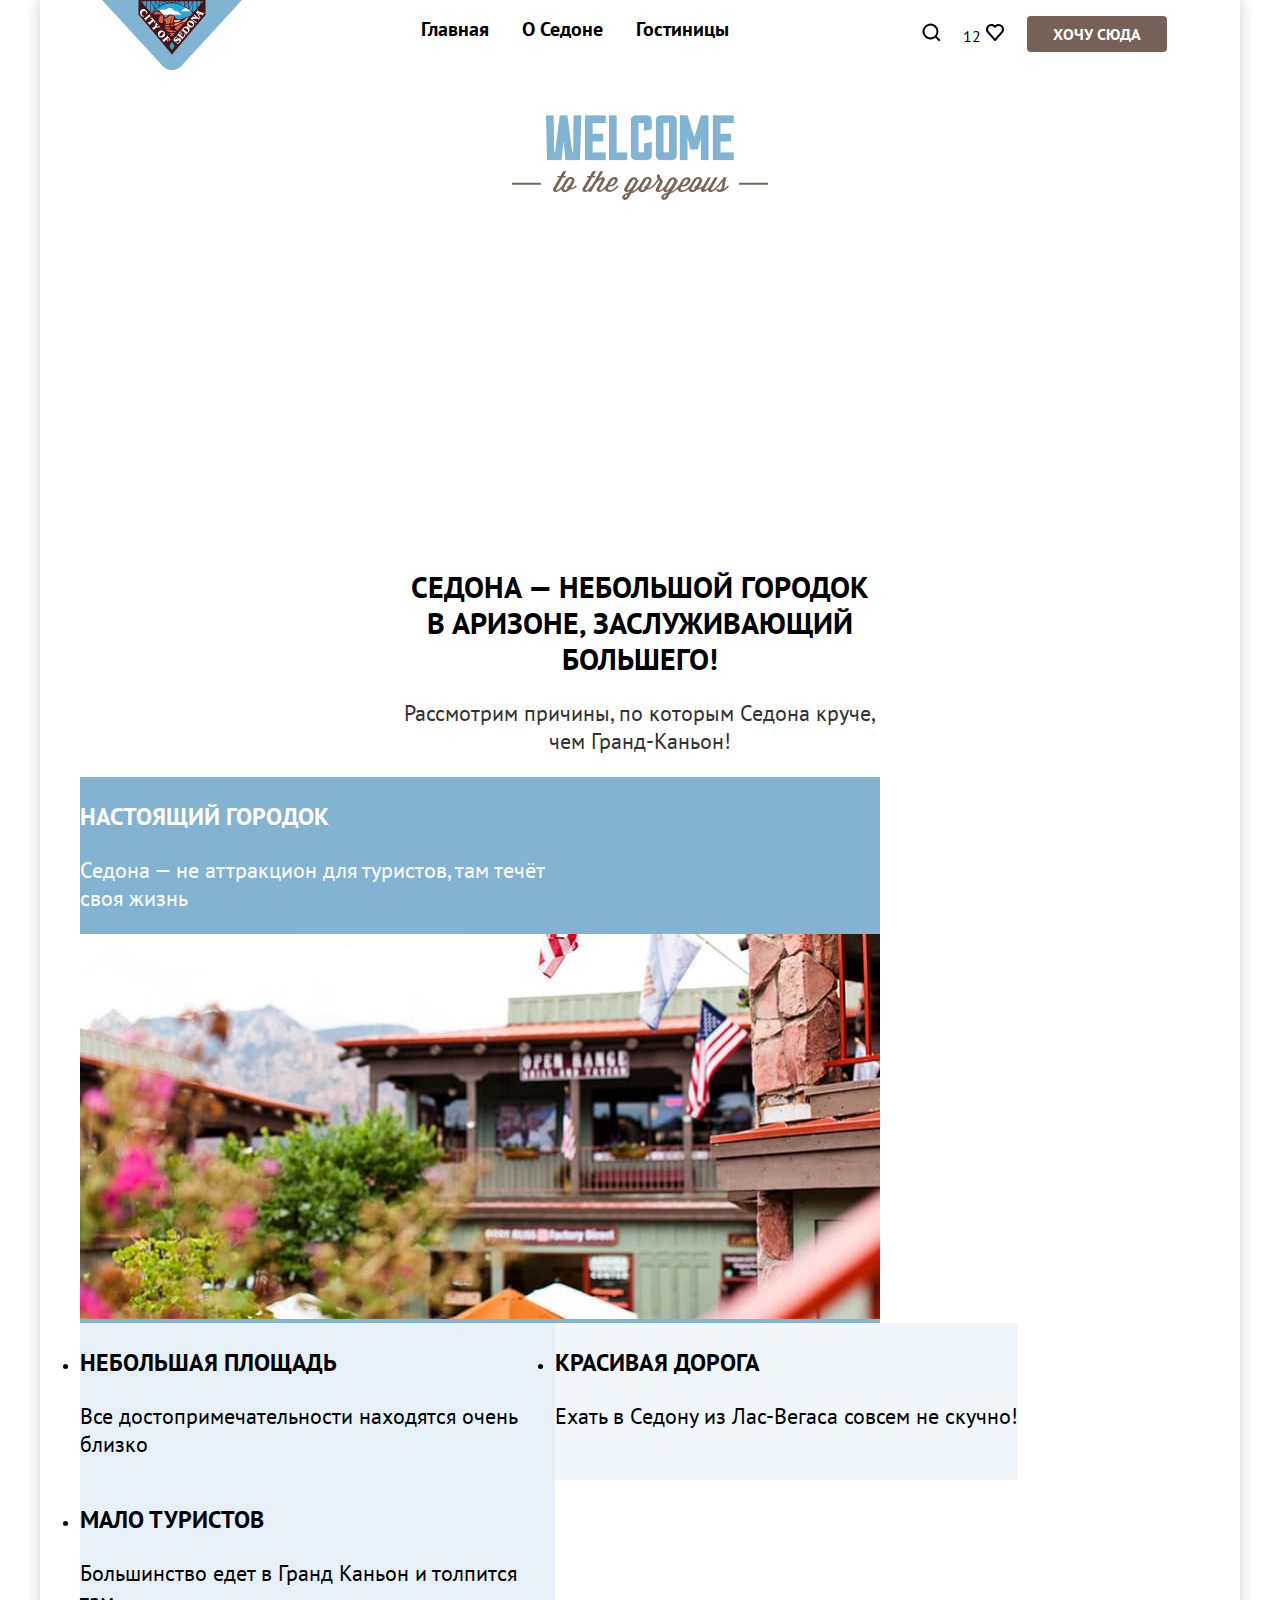
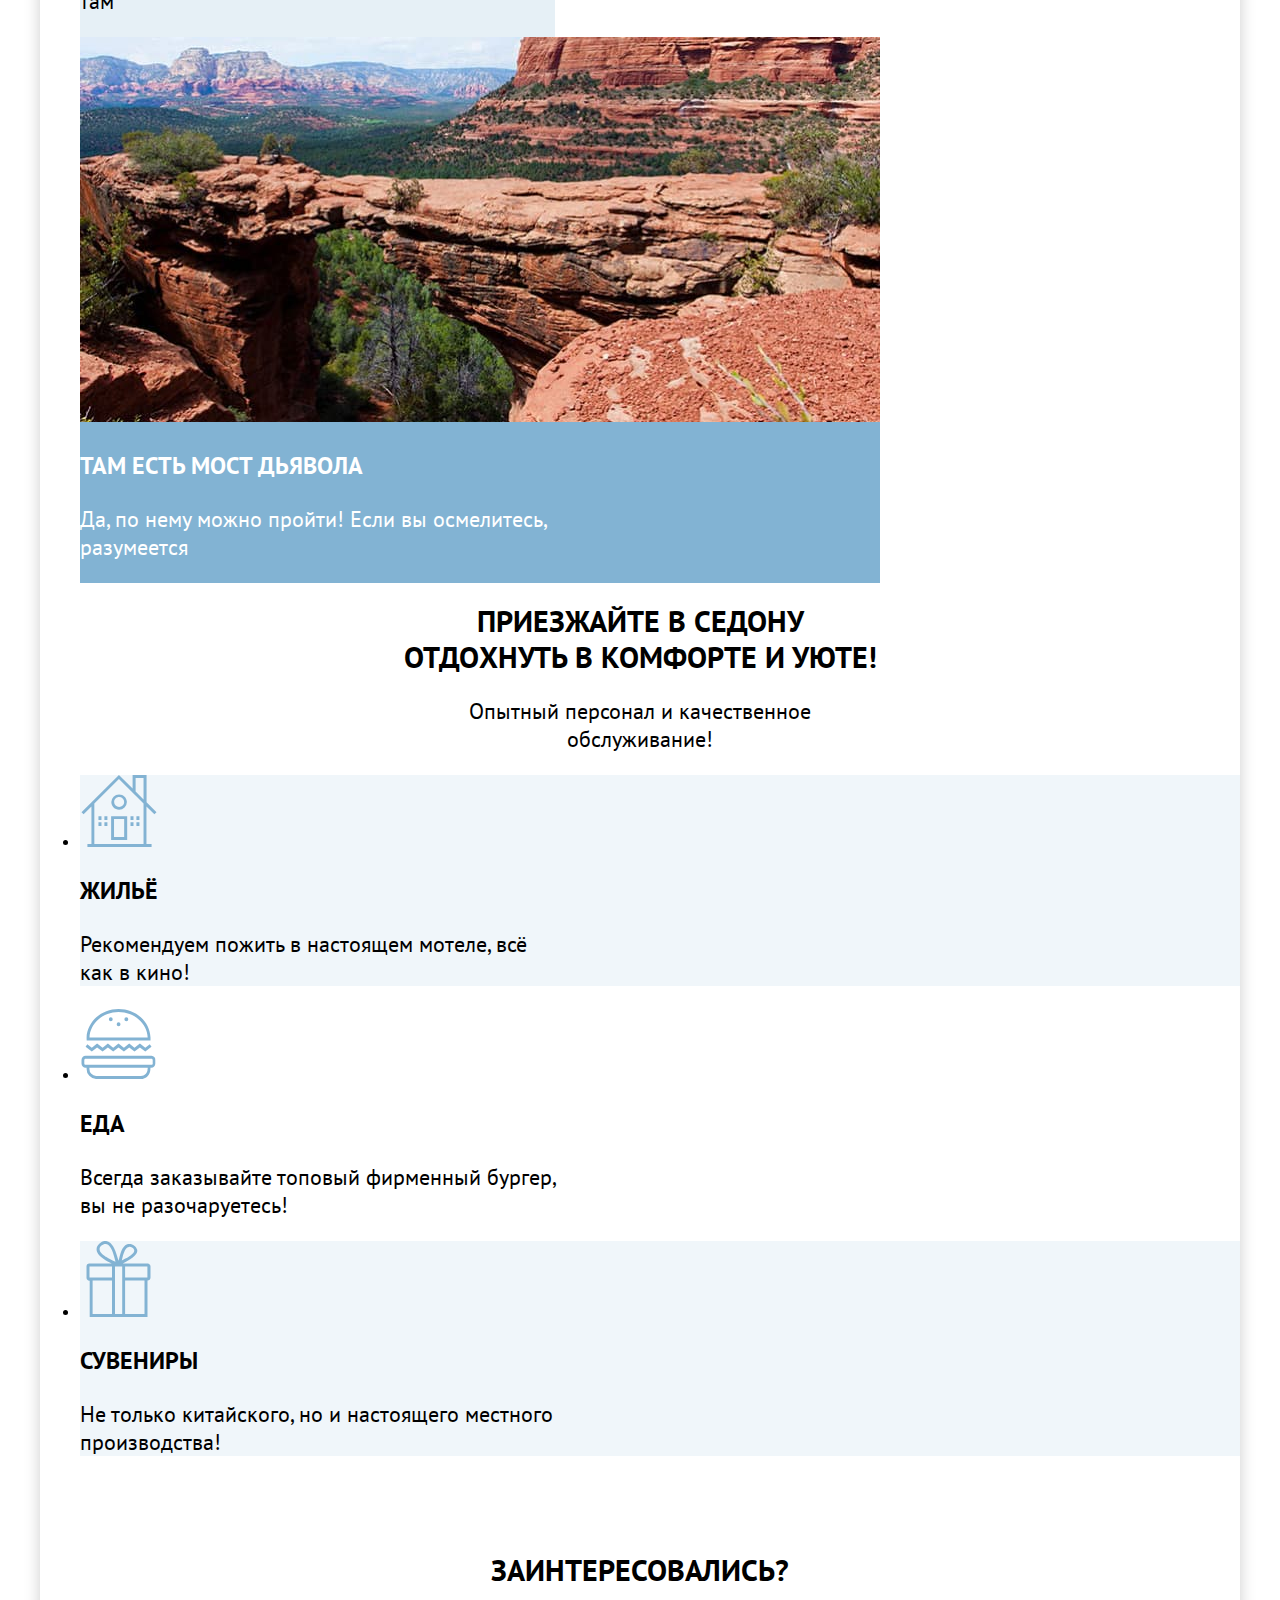
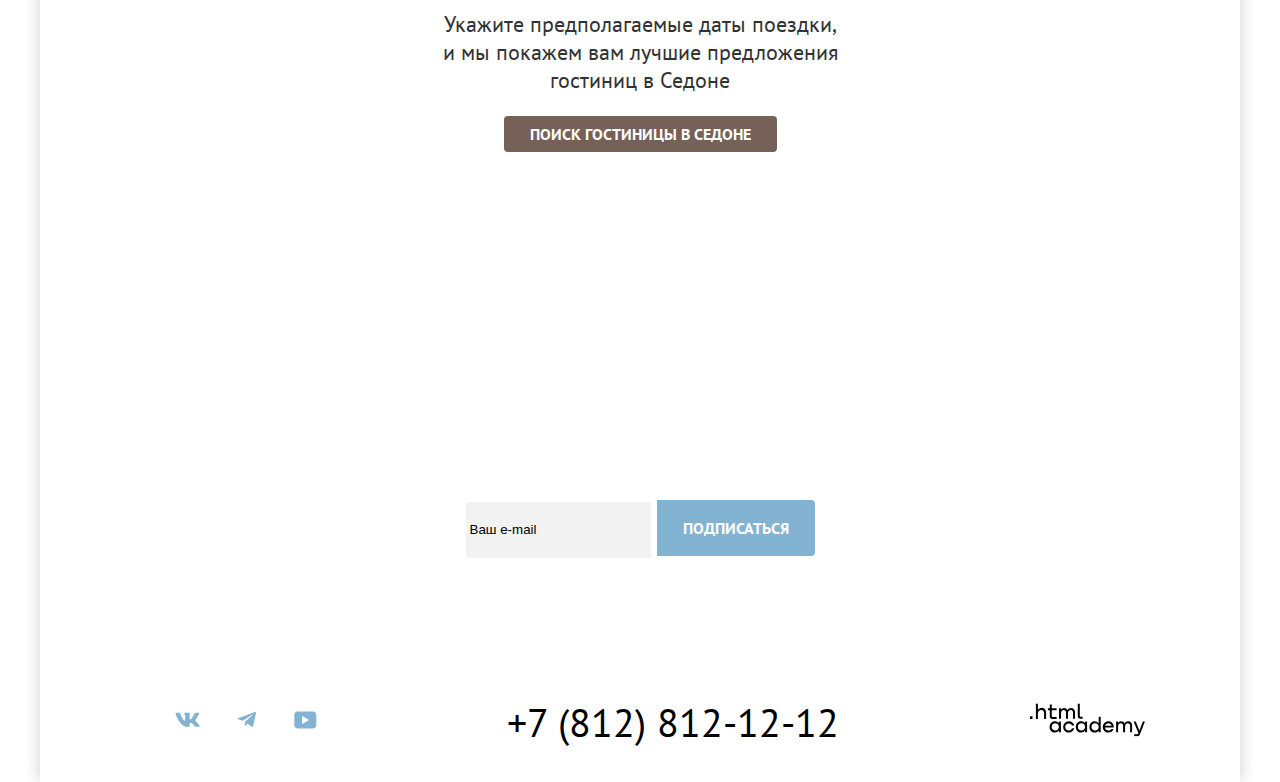
==== index.html @ eb891bde "Merge pull request #8 from sirorezzka/master" ====
<!DOCTYPE html>
<html lang="ru">
  <head>
    <meta charset="utf-8">
    <meta name="viewport" content="width=device-width, initial-scale=1">

    <link rel="preconnect" href="https://fonts.googleapis.com">
    <link rel="preconnect" href="https://fonts.gstatic.com" crossorigin>
    <link href="https://fonts.googleapis.com/css2?family=PT+Sans:ital,wght@0,400;0,700;1,400;1,700&display=swap" rel="stylesheet">
    <link rel="stylesheet" href="styles/styles.css">
    <title>Седона</title>

  <body>
  <header class="main-header">
    <div class="logo-header">
      <a class="logo" href="index.html" aria-current="page" >
        <img class="logo" src="images/logo.png" alt="Логотип Седона">
      </a>
    </div>
    <nav class="navigation">
      <ul class="navigation-list">
        <li class="navigation-item">
          <a class="navigation-link" href="index.html">Главная</a>
        </li>
        <li>
          <a class="navigation-link" href="#">О Седоне</a>
        </li>
        <li>
          <a class="navigation-link" href="catalog.html">Гостиницы</a>
        </li>
      </ul>
    </nav>
    <nav class="navigation-user">
      <ul class="navigation-list-user">
        <li class="navigation-item-user">
          <a class="navigation-link-user" href="#">
            <!--<span class="visually-hidden">Поиск</span>-->
            <img src="images/icons/search.svg" width="20" alt="Поиск">
          </a>
        </li>
        <li>
          <a class="navigation-link-user" href="#">
            <!--<span class="visually-hidden">Избранное</span>-->
            <a href="#" class="navigation-favorite">12</a>
            <img src="images/icons/heart.svg" width="20" alt="Избранное">
          </a>
        </li>
        <li>
          <button type="submit" class="button-sedona button-secondary">Хочу сюда</button>
        </li>
      </ul>
    </nav>
  </header>
  <main class="main-index">
    <section class="hero">
      <div class="hero-container">
        <h1 class="visually-hidden">Sedona</h1>
        <img class="hero-logo" src="images/welcome.png" alt="Welcome to the gorgeus Sedona.Because the Grand Canyon sucks!">
      </div>
    </section>
    <section class="advantages">
      <div class="text-block">
        <h2 class="visually-hidden"></h2>
        <p class="main-text-header">Седона — небольшой городок в Аризоне,
          заслуживающий большего!</p>
        <p>Рассмотрим причины, по которым Седона круче, чем Гранд-Каньон!</p>
      </div>
      <div class="advantages-items">
        <ul class="advantages-fields">
          <li class="advantages-field-bright">
            <!--<div class="advantages-container">-->
              <h3>Настоящий городок</h3>
              <p>Седона — не аттракцион для туристов, там течёт своя жизнь</p>
              <a class="advantages-img" href="#">
                <img src="images/photo-1.jpg" width="800" alt="Настоящий городок">
              </a>
            
          </li>
          <li class="advantages-field-dim">
            <h3>Небольшая площадь</h3>
            <p>Все достопримечательности находятся очень близко</p>
          </li>
          <li class="advantages-field-light">
            <h3>Красивая дорога</h3>
            <p>Ехать в Седону из Лас-Вегаса совсем не скучно!</p>
          </li>
          <li class="advantages-field-dim">
            <h3>Мало туристов</h3>
            <p>Большинство едет в Гранд Каньон и толпится там</p>
          </li>
          <li class="advantages-field-bright">
            <a class="advantages-img" href="#">
              <img src="images/photo-2.jpg" width="800" alt="Там есть мост дьявола">
            </a>
            <h3>Там есть мост дьявола</h3>
            <p>Да, по нему можно пройти! Если вы осмелитесь, разумеется</p>
          </li>
        </ul>
      </div>
    </section>
    <section class="service-fields">
      <div class="text-block">
        <h2 class="visually-hidden"></h2>
        <p class="main-text-header">Приезжайте в Седону отдохнуть в комфорте и уюте!</p>
        <p>Опытный персонал и качественное обслуживание!</p>
      </div>
      <ul class="service-fields">
        <li class="service-field advantages-field-light ">
          <img src="images/icons/Advantage-icon-1.svg" alt="Жильё">
          <h3>Жильё</h3>
          <p>Рекомендуем пожить в настоящем мотеле, всё как в кино!</p>
        </li>
        <li class="service-field advantages-field-easiest">
          <img src="images/icons/Advantage-icon-2.svg" alt="Еда">
          <h3>Еда</h3>
          <p>Всегда заказывайте топовый фирменный бургер, вы не разочаруетесь!</p>
        </li>
        <li class="service-field advantages-field-light">
          <img src="images/icons/Advantage-icon-3.svg" alt="Сувениры">
          <h3>Сувениры</h3>
          <p>Не только китайского, но и настоящего местного производства!</p>
        </li>
      </ul>
    </section>
    <section class="search-hotels">
      <div class="text-block">
        <h2 class="visually-hidden"></h2>
        <p class="main-text-header">Заинтересовались?</p>
        <p>Укажите предполагаемые даты поездки,<br>и мы покажем вам лучшие предложения гостиниц в Седоне</p>
        <button type="submit" class=" button-sedona button-secondary">Поиск гостиницы в Седоне</button>
      </div>
    </section>
    <div class="footer-text-block">
      <div class="text-block">
        <h2 class="visually-hidden"></h2>
        <p class="main-text-header footer-text-header">Подпишитесь на рассылку</p>
        <p>Только полезная информация и никакого спама, честное бойскаутское!</p>
        <form action="https://echo.htmlacademy.ru/courses" method="post">
          <input class="footer-subscribe" type="text" name="e-mail" value="Ваш e-mail">
          <button type="submit" class=" button-sedona button-brand-max">Подписаться</button>
        </form>
      </div>
    </div>
  </main>
  <footer class="main-footer">
    <nav class="footer-navigation">
      <ul class="footer-navigation-list">
        <li class="footer-navigation-item">
          <a class="footer-navigation-link" href="https://vk.com/htmlacademy">
            <span class="visually-hidden">Vk</span>
            <img src="images/icons/vk.svg" alt="Вконтакте">
          </a>
        </li>
        <li>
          <a class="footer-navigation-link" href="https://t.me/htmlacademyru">
            <span class="visually-hidden">Telegram</span>
            <img src="images/icons/telegram.svg" alt="Телеграм-канал">
          </a>
        </li>
        <li>
          <a class="footer-navigation-link" href="https://www.youtube.com/user/htmlacademyru">
            <span class="visually-hidden">Youtube</span>
            <img src="images/icons/youtube.svg" alt="Ютуб">
          </a>
        </li>
      </ul>
    </nav>
    <div class="phone"><a href="tel:+78128121212">+7 (812) 812-12-12</a></div>
    <a class="footer-navigation-link" href="#">
      <img src="images/icons/logo_htmlacademy.svg" alt="Сайт HTML ACADEMY">
    </a>
  </footer>
  </body>
</html>
---- styles/styles.css ----
/*
@import url("https://fonts.googleapis.com/css2?family=PT+Sans:ital,wght@0,400;0,700;1,400;1,700&display=swap&subset=cyrillic,latin");
*/

@font-face {
  font-family: "PT Sans";
  src: url("../fonts/ptsans-400.woff2") format("woff2");
  font-weight: 400;
  font-style: normal;
}
@font-face {
  font-family: "PT Sans";
  src: url("../fonts/ptsans-700.woff2") format("woff2");
  font-weight: 700;
  font-style: normal;
}
.visually-hidden {
  overflow: hidden;
  position: absolute;
  clip: rect(0 0 0 0);
  width: 3px;
  height: 1px;
  margin: -1px;
  padding: -1px;
  border: 0px;
}
h2 {
  font-size: 30px;
  text-transform: uppercase;
}
h3 {
  font-size: 24px;
  font-weight: 700;
  text-transform: uppercase;
}
.button-sedona{
  font-family: 'PT Sans', sans-serif;
  font-size: 16px;
  font-style: normal;
  font-weight: 700;
  text-transform: uppercase;
  text-align: center;
  border-radius: 4px;
  padding: 8px 26px;
  border: none;
  color: #ffffff;
  white-space: nowrap;

}
.button-secondary {
  background-color: #756157;
}
.button-secondary:hover {
  background-color: #615048;
}
.button-secondary:focus {
  background-color: #615048;
}
.button-brand {
  background-color: #82B3D3;
}
.button-brand:hover {
  background-color: #68A2CA;
}
.button-brand:focus {
  background-color: #68A2CA;
}
.button-favorite {
  background-color: #7DB54F;
  padding: 8px 18px;
}
.button-favorite:hover {
   background-color: #6C9E42;
}
.button-favorite:focus {
  background-color: #6C9E42;
}
.button-clear {
  /*background-color: transparent;*/
  border: 1px solid;
}
.button-clear:hover {
  opacity: 60%;
}
.button-clear:focus {
  border: 3px solid #83B3D3;
}
.button-brand-max {
  padding-top: 18px;
  padding-bottom: 18px;
  background-color: #83B3D3;
  border-radius: 0 4px 4px 0;
}
.button-brand-max:hover{
  background-color: #68A2CA;
}

body {
  width: 1200px;
  margin: 0 auto;
  font-family: 'PT Sans', sans-serif;
  font-style: normal;
  font-weight: normal;
  color: #333;
  box-shadow: 0px 0px 15px #00000033;
}

/*HEADER*/
.main-header {
  display: flex;
  justify-content: space-around;
  height: 64px;
  margin: 0 auto;
}
.logo-header {
  width: 138px;
}
.navigation-list {
  display: flex;
  justify-content: space-around;
  min-width: 340px;
  list-style-type: none;
}
.navigation-link {
  text-decoration: none;
  font-size: 20px;
  font-weight: 700;
  color: #000;
}
.navigation-link:hover {
  text-decoration: underline;
}
.navigation-list-user {
  display: flex;
  justify-content: space-around;
  align-items: center;
  min-width: 268px;
  list-style-type: none;
}
.navigation-item-user {
}

/*MAIN*/
.main-index {
  max-width: 1200px;

}
.hero-container {
  padding: 0;
}
.hero {
  display: flex;
  justify-content: center;
  background-image: url("../images/hero.jpg");
  width: 100%;
}
.hero-logo {
  margin-top: 51px;
  margin-bottom: 78px;
  margin-left: auto;
  margin-right: auto;

}
.text-block {
  max-width: 620px;
  text-align: center;
  margin: 0 auto;
}
p, .text-block {
  font-size: 22px;
  font-weight: 400;
}
.main-text-header {
  font-size: 30px;
  font-weight: 700;
  line-height: 36px;
  color: #000;
  text-transform: uppercase;
  margin-bottom: 20px;
  margin-top: 20px;
}
.advantages-fields {
  color: #000;
 /* display: grid;
  !*grid-template-columns: repeat(2,140px);
  grid-template-rows: 212px 1fr;*!
  grid-template-columns: repeat(3, 1fr);
  grid-auto-rows: 200px;*/
  display: flex;
  flex-wrap: wrap;
}
.advantages-container {
  max-width: 230px;
}

.advantages-field-bright {
  color: white;
  background-color: #82B3D3;
}
.advantages-field-dim {
  background-color: #83B3D333;
}
.advantages-field-light {
  background-color: #83B3D31F;
}
.service-fields {
  color: #000;
}
.search-hotels{
  margin-top: 96px;
  margin-bottom: 96px;
}
.footer-text-block {
  background-image: url("../images/subscribe.jpg");
  background-repeat: no-repeat;
  color: white;
  padding-top: 96px;
  padding-bottom: 104px;
}
h2 .footer-text-block {
  color: white;
}
.catalog-text-block {
  background-color: #ffffff;
  color: #000000;
  padding-top: 96px;
  padding-bottom: 104px;
}
p, .text-block {
  max-width: 475px;
}
.catalog-text-header {
  color: #000000;
}
.main-text-header {
  font-size: 30px;
  font-weight: 700;
  line-height: 36px;
  text-transform: uppercase;
}

/*FOOTER*/
.main-footer {
  display: flex;
  justify-content: space-around;
  align-items: center;
  height: 120px;
}
.footer-text-header {
  color: white;
}
.footer-navigation {
  list-style-type: none;

}
.footer-navigation-list {
  list-style-type: none;
  display: flex;
  justify-content: space-between;
  width: 142px;
}
.footer-subscribe, input {
  color: #000000;
  background-color: #F2F2F2;
  height: 50px;
  border-radius: 4px 0 0 4px;
  border-color: transparent;
}
.phone {
  font-size: 40px;
}
a, .phone{
  color: #000000;
  text-decoration: none;
}










/*-------------------------------catalog---------------------------------------*/
.catalog-main-index {
  padding-left: 70px;
  padding-right: 70px;
}
.filter {
  color: white;
  background-image: url("../images/filter.jpg");
  background-repeat: no-repeat;
  font-size: 18px;
  padding-left: 70px;
  padding-right: 70px;
  padding-bottom: 70px;
  padding-top: 35px;
}
.filter-main {
  display: flex;
  justify-content: space-around;
}
.filter-price{
  display: flex;

}
.range-slider-bottoms{
  display: flex;
  flex-direction: column;
  justify-content: space-between;
}
.catalog-sort {
  display: flex;
  justify-content: space-between;
}
.catalog-select {
  height: 49px;
  border: 2px solid #E5E5E5;
}
.triger {
  display: flex;
  flex-direction: row;
  justify-content: space-between;
}
.catalog-triger {
  padding: 17px;
  border: 2px solid #000000;
  border-radius: 4px;
  height: 48px;
}
.sedona-breadcrubs {
  font-size: 16px;
}
.catalog-hotels{
  /*width: 100%;*/
}
.catalog-hotels-list {
  /*display: flex;
  justify-content: space-between;
  flex-wrap: wrap;*/
  display: grid;
  grid-template-columns: repeat(3, 340px);
  gap: 20px;
  list-style-type: none;
  padding: 0;
}
.catalog-hotel {
  border: 1px solid #E6E6E6;
  border-radius: 4px;
  padding: 20px;
  display: grid;
  grid-template-columns: repeat(2,140px);
  grid-template-rows: 212px 1fr;
  gap: 16px 20px;
  align-items: center;
}
.catalog-hotel-link {
  grid-column: 1 / -1;
  text-decoration: none;

}
.catalog-hotel-link h3 {
  margin: 0;
}
.price {
  font-size: 18px;
  text-align: right;
}
.star-stars-2 {
  background-image: url("../images/icons/star.svg");
  width: 36px;
  height: 17px;
}
.star-stars-3 {
  background-image: url("../images/icons/star.svg");
  width: 52px;
  height: 17px;
}
.star-stars-4 {
  background-image: url("../images/icons/star.svg");
  width: 72px;
  height: 17px;
}
.reiting {
  background-color: #F2F2F2;
  padding: 8px 22px;
  font-size: 16px;
  text-align: center;
}
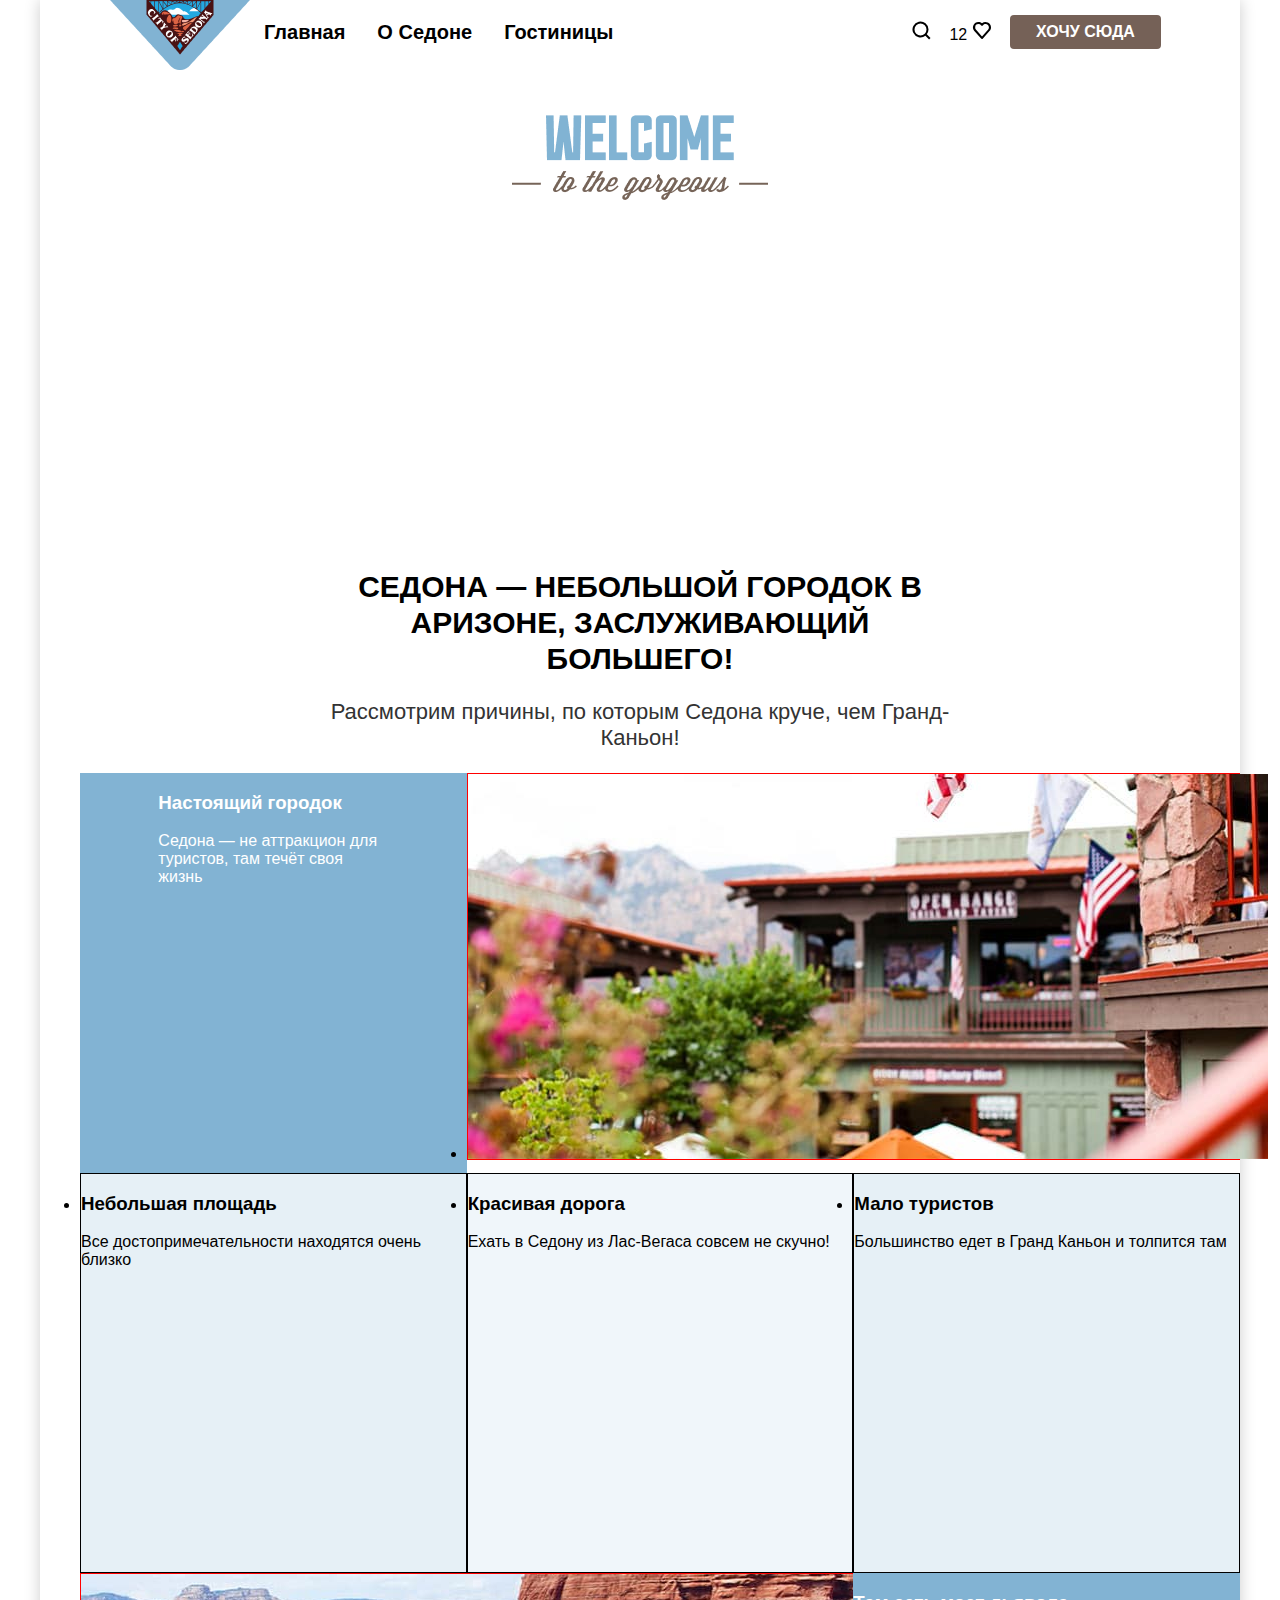
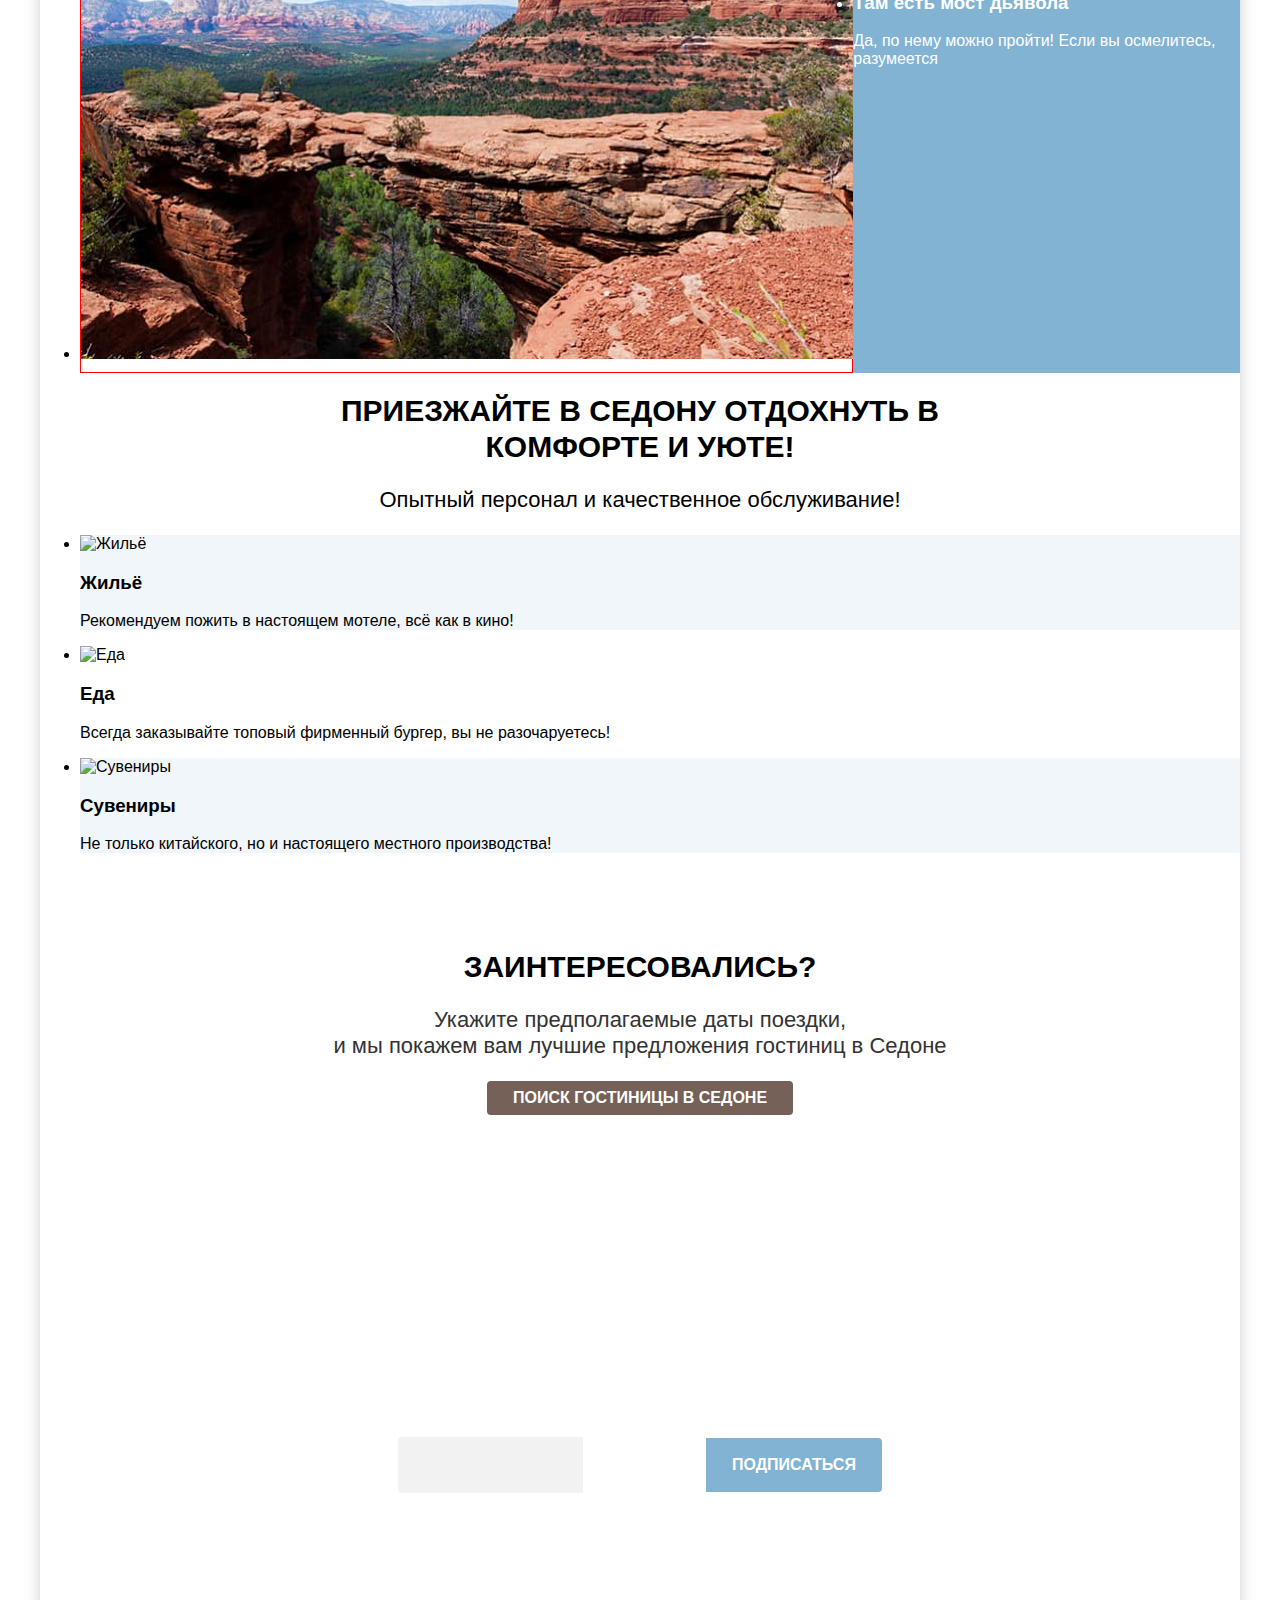
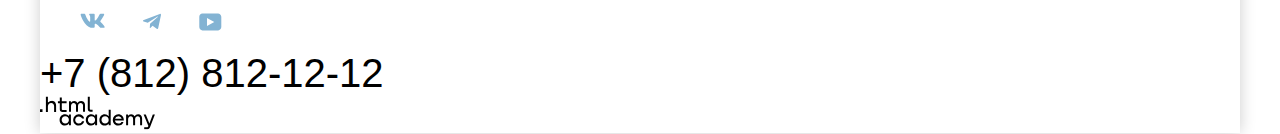
==== commit 925025e1: "7.Гриды, флексы, доработки" ====
--- a/index.html
+++ b/index.html
@@ -4,119 +4,122 @@
     <meta charset="utf-8">
     <meta name="viewport" content="width=device-width, initial-scale=1">
 
-    <link rel="preconnect" href="https://fonts.googleapis.com">
-    <link rel="preconnect" href="https://fonts.gstatic.com" crossorigin>
-    <link href="https://fonts.googleapis.com/css2?family=PT+Sans:ital,wght@0,400;0,700;1,400;1,700&display=swap" rel="stylesheet">
     <link rel="stylesheet" href="styles/styles.css">
     <title>Седона</title>
 
   <body>
   <header class="main-header">
-    <div class="logo-header">
-      <a class="logo" href="index.html" aria-current="page" >
-        <img class="logo" src="images/logo.png" alt="Логотип Седона">
-      </a>
+    <div class="container">
+      <div class="logo-header">
+        <a class="logo" href="index.html" aria-current="page" >
+          <img class="logo" src="images/logo.png" alt="Логотип Седона">
+        </a>
+      </div>
+      <nav class="navigation">
+        <ul class="navigation-list">
+          <li class="navigation-item">
+            <a class="navigation-link" href="index.html">Главная</a>
+          </li>
+          <li class="navigation-item">
+            <a class="navigation-link" href="#">О Седоне</a>
+          </li>
+          <li class="navigation-item">
+            <a class="navigation-link" href="catalog.html">Гостиницы</a>
+          </li>
+        </ul>
+      </nav>
+      <div class="navigation-user">
+        <ul class="navigation-list-user">
+          <li class="navigation-item-user">
+            <a class="navigation-link-user" href="#">
+              <!--<span class="visually-hidden">Поиск</span>-->
+              <img src="images/icons/search.svg" width="20" alt="Поиск">
+            </a>
+          </li>
+          <li>
+            <a class="navigation-link-user" href="#">
+              <!--<span class="visually-hidden">Избранное</span>-->
+              <a href="#" class="navigation-favorite">12</a>
+              <img src="images/icons/heart.svg" width="20" alt="Избранное">
+            </a>
+          </li>
+          <li>
+            <button type="submit" class="button button-secondary">Хочу сюда</button>
+          </li>
+        </ul>
+      </div>
     </div>
-    <nav class="navigation">
-      <ul class="navigation-list">
-        <li class="navigation-item">
-          <a class="navigation-link" href="index.html">Главная</a>
-        </li>
-        <li>
-          <a class="navigation-link" href="#">О Седоне</a>
-        </li>
-        <li>
-          <a class="navigation-link" href="catalog.html">Гостиницы</a>
-        </li>
-      </ul>
-    </nav>
-    <nav class="navigation-user">
-      <ul class="navigation-list-user">
-        <li class="navigation-item-user">
-          <a class="navigation-link-user" href="#">
-            <!--<span class="visually-hidden">Поиск</span>-->
-            <img src="images/icons/search.svg" width="20" alt="Поиск">
-          </a>
-        </li>
-        <li>
-          <a class="navigation-link-user" href="#">
-            <!--<span class="visually-hidden">Избранное</span>-->
-            <a href="#" class="navigation-favorite">12</a>
-            <img src="images/icons/heart.svg" width="20" alt="Избранное">
-          </a>
-        </li>
-        <li>
-          <button type="submit" class="button-sedona button-secondary">Хочу сюда</button>
-        </li>
-      </ul>
-    </nav>
   </header>
   <main class="main-index">
     <section class="hero">
       <div class="hero-container">
-        <h1 class="visually-hidden">Sedona</h1>
+        <h1 class="visually-hidden">Sedona.</h1>
         <img class="hero-logo" src="images/welcome.png" alt="Welcome to the gorgeus Sedona.Because the Grand Canyon sucks!">
       </div>
     </section>
     <section class="advantages">
       <div class="text-block">
-        <h2 class="visually-hidden"></h2>
-        <p class="main-text-header">Седона — небольшой городок в Аризоне,
+        <p class="visually-hidden">Седона — небольшой городок в Аризоне,
           заслуживающий большего!</p>
+        <p class="text-block-title title2">Седона — небольшой городок в Аризоне,
+            заслуживающий большего!</p>
         <p>Рассмотрим причины, по которым Седона круче, чем Гранд-Каньон!</p>
       </div>
-      <div class="advantages-items">
-        <ul class="advantages-fields">
-          <li class="advantages-field-bright">
-            <!--<div class="advantages-container">-->
-              <h3>Настоящий городок</h3>
-              <p>Седона — не аттракцион для туристов, там течёт своя жизнь</p>
-              <a class="advantages-img" href="#">
-                <img src="images/photo-1.jpg" width="800" alt="Настоящий городок">
-              </a>
-            
-          </li>
-          <li class="advantages-field-dim">
-            <h3>Небольшая площадь</h3>
-            <p>Все достопримечательности находятся очень близко</p>
-          </li>
-          <li class="advantages-field-light">
-            <h3>Красивая дорога</h3>
-            <p>Ехать в Седону из Лас-Вегаса совсем не скучно!</p>
-          </li>
-          <li class="advantages-field-dim">
-            <h3>Мало туристов</h3>
-            <p>Большинство едет в Гранд Каньон и толпится там</p>
-          </li>
-          <li class="advantages-field-bright">
-            <a class="advantages-img" href="#">
-              <img src="images/photo-2.jpg" width="800" alt="Там есть мост дьявола">
-            </a>
-            <h3>Там есть мост дьявола</h3>
-            <p>Да, по нему можно пройти! Если вы осмелитесь, разумеется</p>
-          </li>
-        </ul>
-      </div>
+      <ul class="advantages-fields">
+        <li class="advantage advantages-field-bright">
+          <div class="advantages-container">
+            <h3>Настоящий городок</h3>
+            <p>Седона — не аттракцион для туристов, там течёт своя жизнь
+            </p>
+          </div>
+        </li>
+        <li class="advantages-two ">
+          <a  href="#">
+            <img class="advantage-img" src="images/photo-1.jpg"  alt="Настоящий городок">
+          </a>
+        </li>
+        <li class="advantages-three advantages-field-dim">
+          <h3>Небольшая площадь</h3>
+          <p>Все достопримечательности находятся очень близко</p>
+        </li>
+        <li class="advantages-four advantages-field-light">
+          <h3>Красивая дорога</h3>
+          <p>Ехать в Седону из Лас-Вегаса совсем не скучно!</p>
+        </li>
+        <li class="advantages-five advantages-field-dim">
+          <h3>Мало туристов</h3>
+          <p>Большинство едет в Гранд Каньон и толпится там</p>
+        </li>
+        <li class="advantages-six advantages-img">
+          <a class="" href="#">
+            <img src="images/photo-2.jpg" alt="Там есть мост дьявола">
+          </a>
+        </li>
+        <li class="advantages-seven advantages-field-bright">
+          <h3>Там есть мост дьявола</h3>
+          <p>Да, по нему можно пройти! Если вы осмелитесь, разумеется</p>
+        </li>
+      </ul>
     </section>
     <section class="service-fields">
       <div class="text-block">
-        <h2 class="visually-hidden"></h2>
-        <p class="main-text-header">Приезжайте в Седону отдохнуть в комфорте и уюте!</p>
+        <p class="visually-hidden">Приезжайте в Седону отдохнуть в комфорте и уюте!</p>
+        <p class="text-block-title title2">Приезжайте в Седону отдохнуть в комфорте и уюте!</p>
         <p>Опытный персонал и качественное обслуживание!</p>
       </div>
       <ul class="service-fields">
-        <li class="service-field advantages-field-light ">
-          <img src="images/icons/Advantage-icon-1.svg" alt="Жильё">
+        <li class="service-field advantages-field-light">
+          <img src="images/icons/advantage-icon-1.svg" alt="Жильё">
           <h3>Жильё</h3>
           <p>Рекомендуем пожить в настоящем мотеле, всё как в кино!</p>
         </li>
         <li class="service-field advantages-field-easiest">
-          <img src="images/icons/Advantage-icon-2.svg" alt="Еда">
+          <img src="images/icons/advantage-icon-2.svg" alt="Еда">
           <h3>Еда</h3>
           <p>Всегда заказывайте топовый фирменный бургер, вы не разочаруетесь!</p>
         </li>
         <li class="service-field advantages-field-light">
-          <img src="images/icons/Advantage-icon-3.svg" alt="Сувениры">
+          <img src="images/icons/advantage-icon-3.svg" alt="Сувениры">
           <h3>Сувениры</h3>
           <p>Не только китайского, но и настоящего местного производства!</p>
         </li>
@@ -124,20 +127,22 @@
     </section>
     <section class="search-hotels">
       <div class="text-block">
-        <h2 class="visually-hidden"></h2>
-        <p class="main-text-header">Заинтересовались?</p>
+        <p class="visually-hidden">Заинтересовались?Укажите предполагаемые даты поездки,и мы покажем вам лучшие предложения гостиниц в Седоне.</p>
+        <p class="text-block-title title2">Заинтересовались?</p>
         <p>Укажите предполагаемые даты поездки,<br>и мы покажем вам лучшие предложения гостиниц в Седоне</p>
-        <button type="submit" class=" button-sedona button-secondary">Поиск гостиницы в Седоне</button>
+        <button type="submit" class=" button button-secondary">Поиск гостиницы в Седоне</button>
       </div>
     </section>
     <div class="footer-text-block">
       <div class="text-block">
-        <h2 class="visually-hidden"></h2>
-        <p class="main-text-header footer-text-header">Подпишитесь на рассылку</p>
+        <p class="visually-hidden">Подпишитесь на рассылку.Только полезная информация и никакого спама, честное бойскаутское!</p>
+        <p class="footer-text-header title2">Заинтересовались?</p>
         <p>Только полезная информация и никакого спама, честное бойскаутское!</p>
         <form action="https://echo.htmlacademy.ru/courses" method="post">
-          <input class="footer-subscribe" type="text" name="e-mail" value="Ваш e-mail">
-          <button type="submit" class=" button-sedona button-brand-max">Подписаться</button>
+          <input class="footer-subscribe" type="text" name="e-mail" id="e-mail">
+          <label for="e-mail">Ваш e-mail</label>
+          <!--<input class="footer-subscribe" type="text" name="e-mail" value="Ваш e-mail">-->
+          <button type="submit" class=" button button-brand-max">Подписаться</button>
         </form>
       </div>
     </div>
@@ -147,19 +152,19 @@
       <ul class="footer-navigation-list">
         <li class="footer-navigation-item">
           <a class="footer-navigation-link" href="https://vk.com/htmlacademy">
-            <span class="visually-hidden">Vk</span>
+            <span class="visually-hidden">Vk.</span>
             <img src="images/icons/vk.svg" alt="Вконтакте">
           </a>
         </li>
         <li>
           <a class="footer-navigation-link" href="https://t.me/htmlacademyru">
-            <span class="visually-hidden">Telegram</span>
+            <span class="visually-hidden">Telegram.</span>
             <img src="images/icons/telegram.svg" alt="Телеграм-канал">
           </a>
         </li>
         <li>
           <a class="footer-navigation-link" href="https://www.youtube.com/user/htmlacademyru">
-            <span class="visually-hidden">Youtube</span>
+            <span class="visually-hidden">Youtube.</span>
             <img src="images/icons/youtube.svg" alt="Ютуб">
           </a>
         </li>
--- a/styles/styles.css
+++ b/styles/styles.css
@@ -24,16 +24,26 @@
   padding: -1px;
   border: 0px;
 }
-h2 {
+
+.title1{
+  color: #fff;
+  font-size: 60px;
+  font-weight: 700;
+  margin: 0;
+}
+.title2 {
   font-size: 30px;
   text-transform: uppercase;
-}
-h3 {
+  margin: 0;
+  font-weight: 700;
+}
+.title3 {
   font-size: 24px;
   font-weight: 700;
   text-transform: uppercase;
-}
-.button-sedona{
+  margin: 0;
+}
+.button {
   font-family: 'PT Sans', sans-serif;
   font-size: 16px;
   font-style: normal;
@@ -76,8 +86,8 @@
   background-color: #6C9E42;
 }
 .button-clear {
-  /*background-color: transparent;*/
-  border: 1px solid;
+  background-color: transparent;
+  border-color: transparent;
 }
 .button-clear:hover {
   opacity: 60%;
@@ -107,19 +117,41 @@
 
 /*HEADER*/
 .main-header {
-  display: flex;
-  justify-content: space-around;
   height: 64px;
+
+}
+.container {
+  display: flex;
+  /*justify-content: space-between;*/
+  align-items: center;
+  max-width: 1060px;
   margin: 0 auto;
 }
 .logo-header {
   width: 138px;
 }
+.navigation {
+  flex-grow: 1;
+  margin-bottom: 10px;
+}
 .navigation-list {
   display: flex;
-  justify-content: space-around;
+  justify-content: start;
+  align-items: center;
   min-width: 340px;
   list-style-type: none;
+  padding: 0;
+  margin: 0;
+
+}
+.navigation-item {
+
+  padding-right: 16px;
+  padding-left: 16px;
+  padding-bottom: 20px;
+  padding-top: 20px;
+
+
 }
 .navigation-link {
   text-decoration: none;
@@ -129,6 +161,10 @@
 }
 .navigation-link:hover {
   text-decoration: underline;
+  margin-top: 20px;
+}
+.navigation-user {
+  margin-bottom: 10px;
 }
 .navigation-list-user {
   display: flex;
@@ -136,8 +172,10 @@
   align-items: center;
   min-width: 268px;
   list-style-type: none;
+  margin: 0;
 }
 .navigation-item-user {
+
 }
 
 /*MAIN*/
@@ -165,32 +203,66 @@
   max-width: 620px;
   text-align: center;
   margin: 0 auto;
-}
-p, .text-block {
   font-size: 22px;
   font-weight: 400;
 }
-.main-text-header {
+.text-block-title {
   font-size: 30px;
   font-weight: 700;
   line-height: 36px;
   color: #000;
   text-transform: uppercase;
-  margin-bottom: 20px;
+  margin-bottom: 0px;
   margin-top: 20px;
 }
+
 .advantages-fields {
   color: #000;
- /* display: grid;
-  !*grid-template-columns: repeat(2,140px);
-  grid-template-rows: 212px 1fr;*!
+  display: grid;
   grid-template-columns: repeat(3, 1fr);
-  grid-auto-rows: 200px;*/
-  display: flex;
-  flex-wrap: wrap;
+  grid-auto-rows: 400px;
+  grid-auto-columns: 385px;
+  /*align-items: center;*/
+  /*grid-auto-columns: auto;*/
+  /*display: flex;
+  flex-wrap: wrap;*/
+}
+.advantage{
+  list-style-type: none;
+}
+.advantage-img {
+  object-fit: cover;
 }
 .advantages-container {
+  margin: 0 auto;
   max-width: 230px;
+}
+.advantages-one {
+  border: 1px solid black;
+  /*height: auto;*/
+}
+.advantages-two {
+  border: 1px solid red;
+  grid-column-start: 2;
+  grid-column-end: 4;
+  height: 385px;
+}
+.advantages-three {
+  border: 1px solid black;
+}
+.advantages-four {
+  border: 1px solid black;
+}
+.advantages-five {
+  border: 1px solid black;
+}
+.advantages-six {
+  border: 1px solid red;
+  grid-column-start: 1;
+  grid-column-end: 3;
+}
+.advantages-seven {
+
 }
 
 .advantages-field-bright {
@@ -217,18 +289,15 @@
   padding-top: 96px;
   padding-bottom: 104px;
 }
-h2 .footer-text-block {
+/*h2 .footer-text-block {
   color: white;
-}
+}*/
 .catalog-text-block {
   background-color: #ffffff;
   color: #000000;
   padding-top: 96px;
   padding-bottom: 104px;
 }
-p, .text-block {
-  max-width: 475px;
-}
 .catalog-text-header {
   color: #000000;
 }
@@ -241,8 +310,8 @@
 
 /*FOOTER*/
 .main-footer {
-  display: flex;
-  justify-content: space-around;
+  /*display: flex;
+  justify-content: space-between;*/
   align-items: center;
   height: 120px;
 }
@@ -268,6 +337,8 @@
 }
 .phone {
   font-size: 40px;
+  flex-grow: 1;
+  margin: 0 auto;
 }
 a, .phone{
   color: #000000;
@@ -321,15 +392,21 @@
 }
 .triger {
   display: flex;
-  flex-direction: row;
+  /*flex-direction: row;*/
   justify-content: space-between;
+  align-items: center;
+  gap: 8px;
 }
 .catalog-triger {
   padding: 17px;
   border: 2px solid #000000;
   border-radius: 4px;
-  height: 48px;
-}
+  box-sizing: border-box;
+  background-color: #ffffff;
+  /*height: 48px;
+  width: 48px;*/
+}
+
 .sedona-breadcrubs {
   font-size: 16px;
 }
@@ -337,9 +414,6 @@
   /*width: 100%;*/
 }
 .catalog-hotels-list {
-  /*display: flex;
-  justify-content: space-between;
-  flex-wrap: wrap;*/
   display: grid;
   grid-template-columns: repeat(3, 340px);
   gap: 20px;
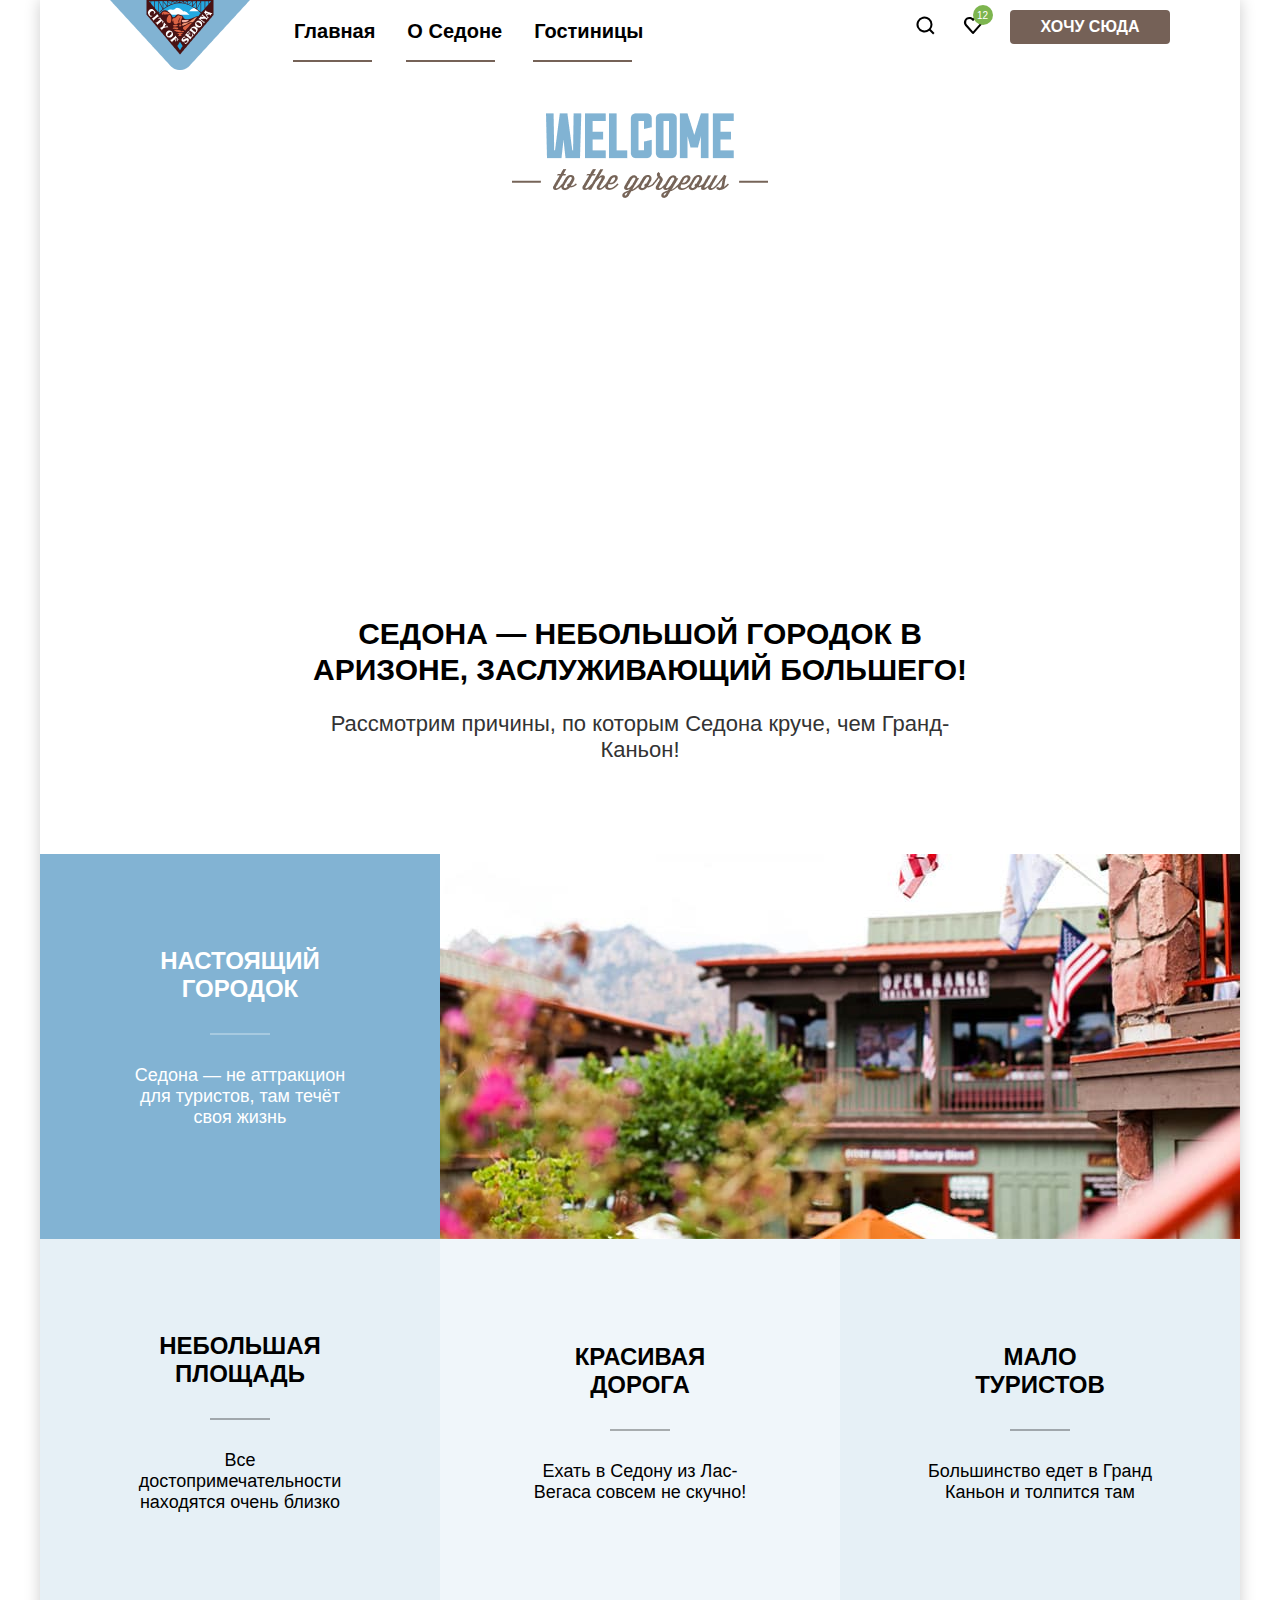
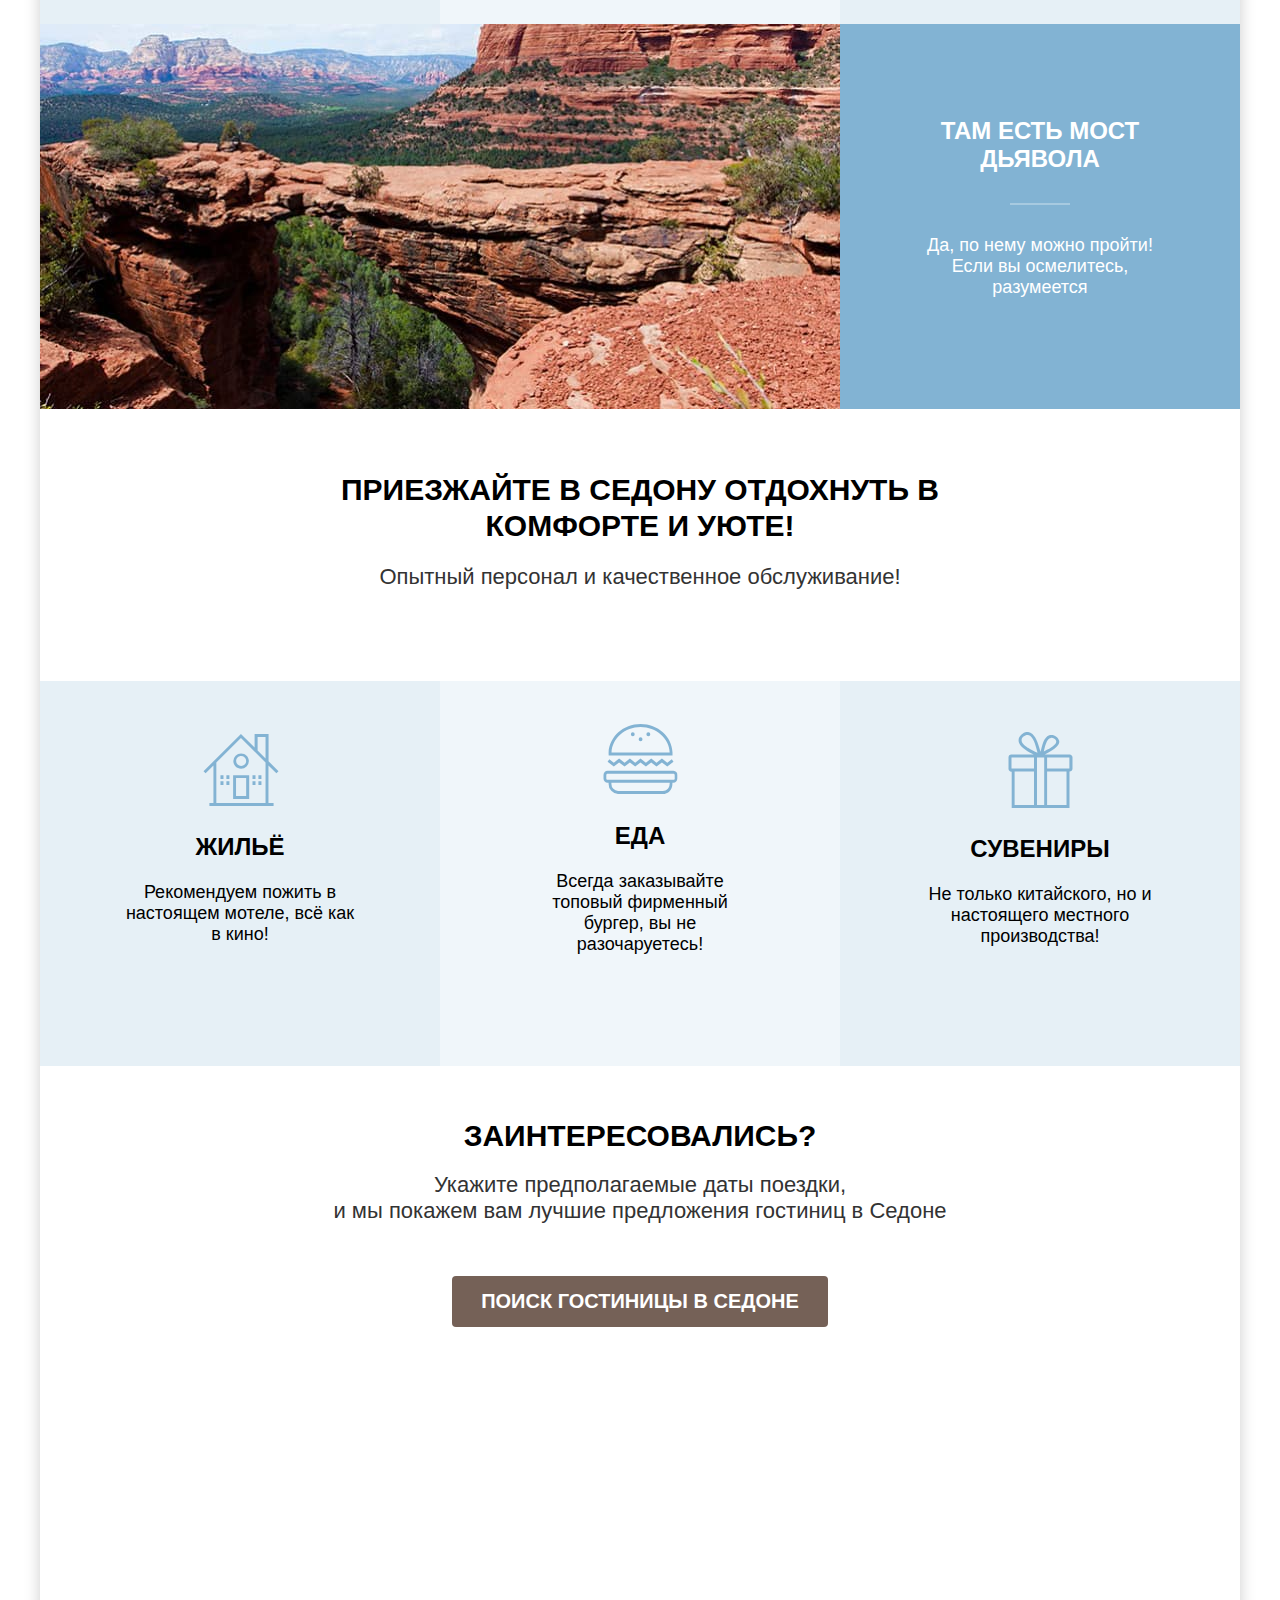
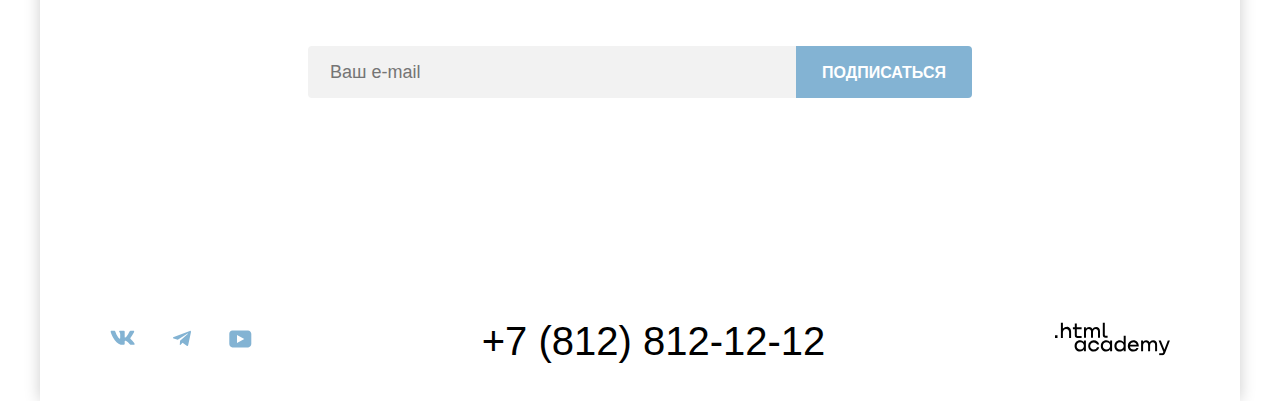
==== commit e4862dbe: "10.18. Проверяем макет по критериям" ====
--- a/index.html
+++ b/index.html
@@ -9,7 +9,7 @@
 
   <body>
   <header class="main-header">
-    <div class="container">
+    <div class="main-container container">
       <div class="logo-header">
         <a class="logo" href="index.html" aria-current="page" >
           <img class="logo" src="images/logo.png" alt="Логотип Седона">
@@ -18,13 +18,13 @@
       <nav class="navigation">
         <ul class="navigation-list">
           <li class="navigation-item">
-            <a class="navigation-link" href="index.html">Главная</a>
+            <a class="navigation-link navigation-current" href="index.html">Главная</a>
           </li>
           <li class="navigation-item">
-            <a class="navigation-link" href="#">О Седоне</a>
+            <a class="navigation-link navigation-current" href="#">О Седоне</a>
           </li>
           <li class="navigation-item">
-            <a class="navigation-link" href="catalog.html">Гостиницы</a>
+            <a class="navigation-link navigation-current" href="catalog.html">Гостиницы</a>
           </li>
         </ul>
       </nav>
@@ -32,15 +32,15 @@
         <ul class="navigation-list-user">
           <li class="navigation-item-user">
             <a class="navigation-link-user" href="#">
-              <!--<span class="visually-hidden">Поиск</span>-->
-              <img src="images/icons/search.svg" width="20" alt="Поиск">
+              <!--<img src="images/icons/search.svg" width="20" alt="Поиск">-->
+              <svg xmlns="http://www.w3.org/2000/svg" width="20" height="20" fill="none"><path fill="#000" d="m19.5 18-3.7-3.7a8 8 0 0 0 1.7-4.8 8 8 0 1 0-3.1 6.3l3.7 3.7 1.4-1.5Zm-10-2.5a6 6 0 0 1-6-6 6 6 0 0 1 12 0 6 6 0 0 1-6 6Z"/></svg>
             </a>
           </li>
-          <li>
+          <li class="navigation-link-favorite">
             <a class="navigation-link-user" href="#">
-              <!--<span class="visually-hidden">Избранное</span>-->
-              <a href="#" class="navigation-favorite">12</a>
-              <img src="images/icons/heart.svg" width="20" alt="Избранное">
+              <p class="navigation-favorite">12</p>
+              <!--<img src="images/icons/heart.svg" width="20" alt="Избранное">-->
+              <svg xmlns="http://www.w3.org/2000/svg" width="20" height="20" fill="none"><path fill="#000" d="M9.9 19a1 1 0 0 1-.8-.4l-7-7.9A5.4 5.4 0 0 1 6.5 2C7.8 2 9 2.5 10 3.3a5.5 5.5 0 0 1 9 4.1c0 1.3-.5 2.5-1.3 3.4l-7 7.9c-.2.2-.4.3-.8.3Zm-6-9.5 6.1 6.9 6.2-7c.5-.5.7-1.2.7-2 0-1.8-1.5-3.3-3.3-3.3-1 0-2 .5-2.7 1.3-.3.3-.6.4-.9.4-.3 0-.6-.2-.8-.4a3.7 3.7 0 0 0-2.7-1.3 3.3 3.3 0 0 0-3.3 3.3c-.1.9.3 1.6.7 2.1-.1 0-.1 0 0 0Z"/></svg>
             </a>
           </li>
           <li>
@@ -59,120 +59,140 @@
     </section>
     <section class="advantages">
       <div class="text-block">
-        <p class="visually-hidden">Седона — небольшой городок в Аризоне,
-          заслуживающий большего!</p>
+        <h2 class="visually-hidden">Седона — небольшой городок в Аризоне,
+          заслуживающий большего!</h2>
         <p class="text-block-title title2">Седона — небольшой городок в Аризоне,
             заслуживающий большего!</p>
-        <p>Рассмотрим причины, по которым Седона круче, чем Гранд-Каньон!</p>
+        <p class="text-block-description">Рассмотрим причины, по которым Седона круче, чем Гранд-Каньон!</p>
       </div>
       <ul class="advantages-fields">
-        <li class="advantage advantages-field-bright">
+        <li class="advantage advantage-wide advantages-field-bright ">
+          <div class="advantage">
+            <div class="advantages-container">
+              <p class="advantage-title3 line-bright">Настоящий городок</p>
+              <p>Седона — не аттракцион для туристов, там течёт своя жизнь</p>
+            </div>
+          </div>
+          <a class="advantage-img"  href="#">
+            <img class="" src="images/photo-1.jpg" height="385" width="800"  alt="Настоящий городок">
+          </a>
+        </li>
+        <li class="advantage advantages-field-dim">
           <div class="advantages-container">
-            <h3>Настоящий городок</h3>
-            <p>Седона — не аттракцион для туристов, там течёт своя жизнь
-            </p>
+            <p class="advantage-title3 line-dim">Небольшая площадь</p>
+            <p>Все достопримечательности находятся очень близко</p>
           </div>
         </li>
-        <li class="advantages-two ">
-          <a  href="#">
-            <img class="advantage-img" src="images/photo-1.jpg"  alt="Настоящий городок">
+        <li class="advantage advantages-field-light">
+          <div class="advantages-container">
+            <p class="advantage-title3 line-dim">Красивая<br> дорога</p>
+            <p>Ехать в Седону из Лас-Вегаса совсем не скучно!</p>
+          </div>
+        </li>
+        <li class="advantage advantages-field-dim">
+          <div class="advantages-container">
+            <p class="advantage-title3 line-dim">Мало <br> туристов</p>
+            <p>Большинство едет в Гранд Каньон и толпится там</p>
+          </div>
+        </li>
+        <li class="advantage advantage-wide advantages-field-bright">
+          <a class="advantage-img" href="#">
+            <img src="images/photo-2.jpg" height="385" alt="Там есть мост дьявола.">
           </a>
-        </li>
-        <li class="advantages-three advantages-field-dim">
-          <h3>Небольшая площадь</h3>
-          <p>Все достопримечательности находятся очень близко</p>
-        </li>
-        <li class="advantages-four advantages-field-light">
-          <h3>Красивая дорога</h3>
-          <p>Ехать в Седону из Лас-Вегаса совсем не скучно!</p>
-        </li>
-        <li class="advantages-five advantages-field-dim">
-          <h3>Мало туристов</h3>
-          <p>Большинство едет в Гранд Каньон и толпится там</p>
-        </li>
-        <li class="advantages-six advantages-img">
-          <a class="" href="#">
-            <img src="images/photo-2.jpg" alt="Там есть мост дьявола">
-          </a>
-        </li>
-        <li class="advantages-seven advantages-field-bright">
-          <h3>Там есть мост дьявола</h3>
-          <p>Да, по нему можно пройти! Если вы осмелитесь, разумеется</p>
+          <div class="advantage">
+            <div class=" advantages-container">
+              <p class="advantage-title3 line-bright">Там есть мост дьявола</p>
+              <p>Да, по нему можно пройти! Если вы осмелитесь, разумеется</p>
+            </div>
+          </div>
+
         </li>
       </ul>
     </section>
-    <section class="service-fields">
-      <div class="text-block">
-        <p class="visually-hidden">Приезжайте в Седону отдохнуть в комфорте и уюте!</p>
+    <section class="service-field">
+      <div class="text-block text-block-rest">
+        <h2 class="visually-hidden">Приезжайте в Седону отдохнуть в комфорте и уюте!</h2>
         <p class="text-block-title title2">Приезжайте в Седону отдохнуть в комфорте и уюте!</p>
-        <p>Опытный персонал и качественное обслуживание!</p>
+        <p class="text-block-description-rest">Опытный персонал и качественное обслуживание!</p>
       </div>
       <ul class="service-fields">
-        <li class="service-field advantages-field-light">
-          <img src="images/icons/advantage-icon-1.svg" alt="Жильё">
-          <h3>Жильё</h3>
-          <p>Рекомендуем пожить в настоящем мотеле, всё как в кино!</p>
+        <li class="service advantages-field-dim">
+          <div class="service-container">
+            <svg xmlns="http://www.w3.org/2000/svg" width="77" height="72" fill="none"><path fill="#83B3D3" d="M31.12 65h16.06V41.2H31.12V65Zm2.91-20.9h10.14v18H34.03v-18Z"/><path fill="#83B3D3" d="m74.4 39.3 2.1-2.1-9.94-9.9V0H52.6v13.6L38.95 0 1.5 37.2l2.1 2.1 7.84-7.8v37.6H7.42V72h64.16v-2.9h-5.12V31.5l7.93 7.8ZM63.54 69.1h-49.2V28.5l24.6-24.4 24.6 24.4v40.6Zm0-44.7-7.93-7.9V2.9h7.93v21.5Z"/><path fill="#83B3D3" d="M31.32 27.1c0 4.3 3.51 7.7 7.73 7.7a7.8 7.8 0 0 0 7.83-7.7c0-4.3-3.51-7.7-7.83-7.7a7.72 7.72 0 0 0-7.73 7.7Zm7.83-5a5 5 0 0 1 5.02 4.9c0 2.7-2.2 4.9-5.02 4.9a5 5 0 0 1-5.02-4.9c0-2.7 2.2-4.9 5.02-4.9ZM21.48 41.2h-3.01v3.9h3.01v-3.9ZM27.4 41.2h-3v3.9h3v-3.9ZM21.48 47.2h-3.01v3.9h3.01v-3.9ZM27.4 47.2h-3v3.9h3v-3.9ZM53.5 41.2h-3v3.9h3v-3.9ZM59.43 41.2h-3.01v3.9h3.01v-3.9ZM53.5 47.2h-3v3.9h3v-3.9ZM59.43 47.2h-3.01v3.9h3.01v-3.9Z"/></svg>
+            <!--<img src="images/icons/advantage-icon-1.svg" alt="Жильё.">-->
+            <p class="service-description title3">Жильё</p>
+            <p class="service-description">Рекомендуем пожить в настоящем мотеле, всё как в кино!</p>
+          </div>
         </li>
-        <li class="service-field advantages-field-easiest">
-          <img src="images/icons/advantage-icon-2.svg" alt="Еда">
-          <h3>Еда</h3>
-          <p>Всегда заказывайте топовый фирменный бургер, вы не разочаруетесь!</p>
+        <li class="service advantages-field-light">
+          <div class="service-container">
+            <!--<img src="images/icons/advantage-icon-2.svg" alt="Еда.">-->
+            <svg xmlns="http://www.w3.org/2000/svg" width="76" height="72" fill="none"><path fill="#83B3D3" d="M71.6 47.7h-66A4.2 4.2 0 0 0 1.5 52v3.5c0 2.4 1.9 4.3 4.1 4.3h1v1.1A10 10 0 0 0 16 71h44.7c5.4 0 9.7-4.5 9.7-10.1v-1.1h.9c2.3 0 4-1.9 4-4.3V52a4 4 0 0 0-3.8-4.3Zm-4 13.2c0 3.9-3 7-6.7 7H16.1a7 7 0 0 1-6.7-7v-1.1h58.3v1.1Zm5.2-5.4c0 .7-.6 1.3-1.2 1.3h-66c-.8 0-1.3-.6-1.3-1.3V52c0-.7.6-1.3 1.2-1.3h66c.7 0 1.2.6 1.2 1.3v3.5ZM17.1 39.4l5.5 4.1 5.3-4.1 5.3 4.1 5.3-4.1 5.4 4.1 5.3-4.1 5.3 4.1 5.4-4.1 5.4 4.1 6.2-4.7-1.7-2.5-4.5 3.4-5.4-4.1-5.4 4.1-5.3-4.1-5.3 4.1-5.4-4.1-5.3 4.1-5.3-4.1-5.3 4.1-5.5-4.1-5.3 4.1-4.5-3.4-1.7 2.5 6.2 4.7 5.3-4.1ZM9.5 32.5h61V29.4C70 13.7 55.9 1 38.6 1S7.3 13.7 6.6 29.5v1.2l.1 1.8h3ZM38.5 4c15.7 0 28.6 11.3 29.2 25.5H9.5C10.1 15.4 23 4 38.5 4Z"/><path fill="#83B3D3" d="M38.6 18.3a2 2 0 0 0 1.9-2 2 2 0 0 0-2-2 2 2 0 0 0-1.8 2c0 1.1.8 2 1.9 2ZM30.8 13.2a2 2 0 0 0 1.9-2 2 2 0 0 0-2-2 2 2 0 0 0-1.8 2c0 1.1.8 2 1.9 2ZM46.3 13.2a2 2 0 0 0 2-2 2 2 0 0 0-2-2 2 2 0 0 0-1.9 2c0 1.1.9 2 2 2Z"/></svg>
+            <p class="service-description title3">Еда</p>
+            <p class="service-description">Всегда заказывайте топовый фирменный бургер, вы не разочаруетесь!</p>
+          </div>
         </li>
-        <li class="service-field advantages-field-light">
-          <img src="images/icons/advantage-icon-3.svg" alt="Сувениры">
-          <h3>Сувениры</h3>
-          <p>Не только китайского, но и настоящего местного производства!</p>
+        <li class="service advantages-field-dim">
+          <div class="service-container">
+            <!--<img src="images/icons/advantage-icon-3.svg" alt="Сувениры.">-->
+            <svg xmlns="http://www.w3.org/2000/svg" width="76" height="76" fill="none"><path fill="#83B3D3" d="M67.6 22.5H42.8c13.8-7 14.9-11.3 14.4-13.7-1.2-4-5.7-7-10-5.5-5.6 2.2-7.1 10.5-8.6 16.5-2-6.1-3.8-13.8-8.2-17.8a7.3 7.3 0 0 0-5.8-2c-4 .4-9.8 5.5-7.5 11 2.3 5.5 9.7 8.9 14.6 11.6H9.4a2.9 2.9 0 0 0-2.9 2.9v11.3c0 1.6 1.3 2.9 2.9 2.9h.3V76h57.8V39.6h.1c1.6 0 2.9-1.3 2.9-3V25.5c0-1.6-1.3-3-2.9-3ZM48.9 5.9c2.1-.3 5 1.3 5.3 3.2.4 2.8-3.4 5.3-5.1 6.4-2.5 1.7-4.9 2.6-7.3 4 .9-3.6 2.5-13 7.1-13.6ZM26 15.9c-2.2-1.5-6.5-4.4-6.4-7.8.1-3.7 5.7-6.7 8.8-4 3.9 3.5 5.7 11.2 7.1 16.7-3.2-1.5-6.3-2.8-9.5-5ZM32 73H12.6V39.6H32V73Zm0-36.5H9.5v-11H32v11Zm10.2 0V73H35V25.6h7.2v10.9ZM64.5 73H45.1V39.6h19.4V73Zm2.9-36.5H45.1v-11h22.3v11Z"/></svg>
+            <p class="service-description title3">Сувениры</p>
+            <p class="service-description">Не только китайского, но и настоящего местного производства!</p>
+          </div>
         </li>
       </ul>
     </section>
     <section class="search-hotels">
-      <div class="text-block">
-        <p class="visually-hidden">Заинтересовались?Укажите предполагаемые даты поездки,и мы покажем вам лучшие предложения гостиниц в Седоне.</p>
+      <div class="text-block text-block-interested">
+        <h2 class="visually-hidden">Заинтересовались?Укажите предполагаемые даты поездки,и мы покажем вам лучшие предложения гостиниц в Седоне.</h2>
         <p class="text-block-title title2">Заинтересовались?</p>
-        <p>Укажите предполагаемые даты поездки,<br>и мы покажем вам лучшие предложения гостиниц в Седоне</p>
-        <button type="submit" class=" button button-secondary">Поиск гостиницы в Седоне</button>
+        <p class="text-description-interested">Укажите предполагаемые даты поездки,<br>и мы покажем вам лучшие предложения гостиниц в Седоне</p>
+        <button type="submit" class=" button button-secondary-max">Поиск гостиницы в Седоне</button>
       </div>
     </section>
     <div class="footer-text-block">
       <div class="text-block">
-        <p class="visually-hidden">Подпишитесь на рассылку.Только полезная информация и никакого спама, честное бойскаутское!</p>
-        <p class="footer-text-header title2">Заинтересовались?</p>
-        <p>Только полезная информация и никакого спама, честное бойскаутское!</p>
-        <form action="https://echo.htmlacademy.ru/courses" method="post">
-          <input class="footer-subscribe" type="text" name="e-mail" id="e-mail">
-          <label for="e-mail">Ваш e-mail</label>
-          <!--<input class="footer-subscribe" type="text" name="e-mail" value="Ваш e-mail">-->
+        <h2 class="visually-hidden">Подпишитесь на рассылку.Только полезная информация и никакого спама, честное бойскаутское!</h2>
+        <p class="footer-text-header title2">Подпишитесь на рассылку</p>
+        <p class="text-description-footer">Только полезная информация и никакого спама, честное бойскаутское!</p>
+        <form class="footer-form" action="https://echo.htmlacademy.ru/courses" method="post">
+          <input class="footer-subscribe" type="text" name="e-mail" id="e-mail" placeholder="Ваш e-mail">
+          <!--<label for="e-mail">Ваш e-mail</label>-->
           <button type="submit" class=" button button-brand-max">Подписаться</button>
         </form>
       </div>
     </div>
   </main>
-  <footer class="main-footer">
+  <footer class="main-footer container">
     <nav class="footer-navigation">
       <ul class="footer-navigation-list">
         <li class="footer-navigation-item">
           <a class="footer-navigation-link" href="https://vk.com/htmlacademy">
             <span class="visually-hidden">Vk.</span>
-            <img src="images/icons/vk.svg" alt="Вконтакте">
+            <svg xmlns="http://www.w3.org/2000/svg" width="25" height="15" fill="none"><path fill="#83B3D3" fill-rule="evenodd" d="M24.12 1.8c.16-.54 0-.94-.8-.94H20.7c-.67 0-.98.34-1.15.73 0 0-1.33 3.2-3.22 5.27-.61.6-.9.8-1.23.8-.16 0-.41-.2-.41-.75v-5.1c0-.66-.19-.95-.74-.95H9.82c-.42 0-.67.3-.67.59 0 .62.95.76 1.04 2.51v3.8c0 .83-.15.98-.48.98-.9 0-3.06-3.2-4.34-6.88-.25-.72-.5-1-1.18-1H1.57c-.75 0-.9.34-.9.73 0 .68.89 4.07 4.14 8.55 2.17 3.06 5.23 4.72 8 4.72 1.68 0 1.88-.37 1.88-1v-2.32c0-.74.16-.88.7-.88.38 0 1.05.19 2.6 1.66 1.79 1.75 2.08 2.54 3.08 2.54h2.63c.75 0 1.12-.37.9-1.1-.23-.72-1.08-1.77-2.2-3.02-.62-.71-1.54-1.48-1.82-1.86-.39-.5-.28-.71 0-1.15 0 0 3.2-4.42 3.54-5.93Z" clip-rule="evenodd"/></svg>
+            <!--<img src="images/icons/vk.svg" alt="Вконтакте">-->
           </a>
         </li>
         <li>
           <a class="footer-navigation-link" href="https://t.me/htmlacademyru">
             <span class="visually-hidden">Telegram.</span>
-            <img src="images/icons/telegram.svg" alt="Телеграм-канал">
+            <!--<img src="images/icons/telegram.svg" alt="Телеграм-канал">-->
+            <svg xmlns="http://www.w3.org/2000/svg" width="18" height="17" fill="none"><path fill="#83B3D3" d="M16.79.96.84 7.1c-1.09.44-1.08 1.05-.2 1.32l4.1 1.28 9.47-5.98c.44-.27.85-.13.52.17l-7.68 6.93-.28 4.22c.41 0 .6-.2.83-.41l1.99-1.94 4.13 3.06c.77.42 1.31.2 1.5-.71l2.72-12.8c.28-1.1-.43-1.61-1.16-1.28Z"/></svg>
           </a>
         </li>
         <li>
           <a class="footer-navigation-link" href="https://www.youtube.com/user/htmlacademyru">
             <span class="visually-hidden">Youtube.</span>
-            <img src="images/icons/youtube.svg" alt="Ютуб">
+            <!--<img src="images/icons/youtube.svg" alt="Ютуб">-->
+            <svg xmlns="http://www.w3.org/2000/svg" width="23" height="18" fill="none"><path fill="#83B3D3" d="M19 .4H3.4C1.6.4.3 2 .3 3.8v10c0 2 1.3 3.6 3.2 3.6h15.7c1.6 0 3.1-1.6 3.1-3.4V3.8C22.1 2 20.8.4 19 .4ZM8 12.9v-8l7.3 4-7.3 4Z"/></svg>
           </a>
         </li>
       </ul>
     </nav>
-    <div class="phone"><a href="tel:+78128121212">+7 (812) 812-12-12</a></div>
-    <a class="footer-navigation-link" href="#">
-      <img src="images/icons/logo_htmlacademy.svg" alt="Сайт HTML ACADEMY">
+    <a class="phone" href="tel:+78128121212">+7 (812) 812-12-12</a>
+    <a class="footer-navigation-link-academy" href="#">
+      <svg xmlns="http://www.w3.org/2000/svg" width="115" height="34" fill="none"><g fill="#000" clip-path="url(#a)"><path d="M0 13.3v2.6h2.5v-2.6H0ZM11.6 4.9c-1.6 0-2.8.7-3.6 1.7h-.1V.4h-2v15.5h2v-5.3C7.9 8.5 9.2 7 11.2 7c1.8 0 2.9 1.4 2.9 3.2v5.7h2V9.8c.1-3-1.8-5-4.5-5ZM26.6 5.2h-4.8V1.5h-2v3.8h-1.9v2h1.9v6c0 1.7 1 2.7 2.7 2.7h4.1v-2h-3.7c-.7 0-1.1-.4-1.1-1.1V7.2h4.8v-2ZM41.1 5c-1.6 0-2.9.8-3.5 2h-.1a3.7 3.7 0 0 0-3.4-2c-1.4 0-2.5.8-3.1 1.8h-.1V5.2H29v10.6h2v-5.4c0-2 1-3.5 2.6-3.5 1.5 0 2.4 1 2.4 2.6v6.3h2v-5.6c0-2.4 1.4-3.3 2.6-3.3 1.5 0 2.4 1 2.4 2.6v6.3h2V9.3c.1-2.5-1.4-4.3-3.9-4.3ZM47.8 13c0 1.8 1 2.8 2.8 2.8h2v-2h-1.7c-.7 0-1.1-.4-1.1-1.1V.4h-2V13ZM28.9 20a4.9 4.9 0 0 0-3.9-1.7c-3.1 0-5.4 2.3-5.4 5.6s2.3 5.6 5.4 5.6c1.8 0 3-.8 3.8-2h.1v1.7h2V18.6h-2V20Zm-3.6 7.5a3.5 3.5 0 0 1-3.6-3.6c0-2 1.4-3.6 3.6-3.6s3.6 1.6 3.6 3.6c0 1.9-1.4 3.6-3.6 3.6ZM44.2 22.4c-.5-2.4-2.6-4.1-5.4-4.1a5.4 5.4 0 0 0-5.6 5.6c0 3 2.2 5.6 5.6 5.6 2.8 0 4.9-1.8 5.4-4.2h-2.1a3.4 3.4 0 0 1-3.3 2.3 3.5 3.5 0 0 1-3.6-3.6c0-2 1.4-3.6 3.6-3.6 1.6 0 2.8 1 3.3 2.2h2.1v-.2ZM55.1 20a4.9 4.9 0 0 0-3.9-1.7c-3.1 0-5.4 2.3-5.4 5.6s2.3 5.6 5.4 5.6c1.8 0 3-.8 3.8-2h.1v1.7h2V18.6h-2V20Zm-3.6 7.5a3.5 3.5 0 0 1-3.6-3.6c0-2 1.4-3.6 3.6-3.6s3.6 1.6 3.6 3.6c0 1.9-1.5 3.6-3.6 3.6ZM68.7 20.2a5 5 0 0 0-3.9-2c-3.1 0-5.4 2.4-5.4 5.7 0 3.3 2.2 5.6 5.4 5.6 1.7 0 3-.8 3.8-1.8h.1v1.5h2V13.8h-2v6.4Zm-3.6 7.3a3.5 3.5 0 0 1-3.6-3.6c0-2 1.4-3.6 3.6-3.6s3.6 1.6 3.6 3.6c-.1 2-1.5 3.6-3.6 3.6ZM78.3 18.3a5.4 5.4 0 0 0-5.5 5.6c0 3 2.1 5.6 5.5 5.6 2.5 0 4.5-1.3 5.2-3.6h-2.1c-.5 1-1.6 1.6-3 1.6-1.9 0-3.3-1.3-3.4-3h8.8c.2-3.5-2-6.2-5.5-6.2Zm0 1.9c1.7 0 3 1 3.3 2.6h-6.5a3.2 3.2 0 0 1 3.2-2.6ZM98.2 18.3a4 4 0 0 0-3.6 2h-.1c-.6-1.2-1.8-2-3.4-2-1.4 0-2.5.7-3.1 1.8v-1.5h-1.9v10.6h2v-5.4c0-2 1-3.4 2.6-3.5 1.5 0 2.4 1 2.4 2.6v6.3h2v-5.6c0-2.4 1.4-3.3 2.6-3.3 1.5 0 2.4 1 2.4 2.6v6.3h2v-6.5c.1-2.6-1.4-4.4-3.9-4.4ZM109.4 27.4l-3.6-9h-2.2l4.8 11.7c-.3.9-.7 1.2-1.7 1.2h-2.5v2h2.5c1.8 0 2.8-.8 3.5-2.6l4.7-12.2h-2.1l-3.4 8.9Z"/></g><defs><clipPath id="a"><path fill="#fff" d="M0 .4h115v33H0z"/></clipPath></defs></svg>
+      <!--<img src="images/icons/logo_htmlacademy.svg" alt="Сайт HTML ACADEMY">-->
     </a>
   </footer>
   </body>
--- a/styles/styles.css
+++ b/styles/styles.css
@@ -42,6 +42,12 @@
   font-weight: 700;
   text-transform: uppercase;
   margin: 0;
+}
+input {
+  cursor: pointer;
+}
+select{
+  cursor: pointer;
 }
 .button {
   font-family: 'PT Sans', sans-serif;
@@ -55,7 +61,7 @@
   border: none;
   color: #ffffff;
   white-space: nowrap;
-
+  cursor: pointer;
 }
 .button-secondary {
   background-color: #756157;
@@ -66,6 +72,10 @@
 .button-secondary:focus {
   background-color: #615048;
 }
+.button-secondary:active {
+  background-color: #756157;
+  color: #FFFFFF4D;
+}
 .button-brand {
   background-color: #82B3D3;
 }
@@ -74,6 +84,10 @@
 }
 .button-brand:focus {
   background-color: #68A2CA;
+  color: #FFFFFF4D;
+}
+.button-brand:active {
+  background-color: #82B3D3;
 }
 .button-favorite {
   background-color: #7DB54F;
@@ -85,6 +99,11 @@
 .button-favorite:focus {
   background-color: #6C9E42;
 }
+.button-favorite:active {
+  background-color: #7DB54F;
+  color: #FFFFFF4D;
+}
+
 .button-clear {
   background-color: transparent;
   border-color: transparent;
@@ -103,6 +122,22 @@
 }
 .button-brand-max:hover{
   background-color: #68A2CA;
+}
+.button-brand-max:focus {
+  background-color: #68A2CA;
+}
+.button-secondary-max {
+  background-color: #756157;
+  padding-top: 14px;
+  padding-bottom: 14px;
+  width: 376px;
+  font-size: 20px;
+}
+.button-secondary-max:hover{
+  background-color: #615048;
+}
+.button-secondary-max:focus{
+  background-color: #615048;
 }
 
 body {
@@ -117,12 +152,13 @@
 
 /*HEADER*/
 .main-header {
-  height: 64px;
-
+  /*height: 64px;*/
+}
+.main-container {
+  display: flex;
+  align-items: flex-start!important;
 }
 .container {
-  display: flex;
-  /*justify-content: space-between;*/
   align-items: center;
   max-width: 1060px;
   margin: 0 auto;
@@ -133,55 +169,123 @@
 .navigation {
   flex-grow: 1;
   margin-bottom: 10px;
+  padding-left: 30px;
 }
 .navigation-list {
   display: flex;
+  flex-wrap: wrap;
   justify-content: start;
   align-items: center;
   min-width: 340px;
+  max-width: 608px;
   list-style-type: none;
   padding: 0;
   margin: 0;
-
 }
 .navigation-item {
-
-  padding-right: 16px;
-  padding-left: 16px;
-  padding-bottom: 20px;
-  padding-top: 20px;
-
-
+}
+.navigation-current::after{
+  content: "";
+  position: absolute;
+  bottom: 1px;
+  height: 2px;
+  left: 15px;
+  right: 15px;
+  background-color: #756257;
+  width: 70%;
+}
+.navigation-current::after:hover{
+  content: "";
+  position: absolute;
+  bottom: 1px;
+  height: 2px;
+  left: 15px;
+  right: 15px;
+  background-color: #756257;
+  width: 70%;
 }
 .navigation-link {
   text-decoration: none;
   font-size: 20px;
   font-weight: 700;
   color: #000;
-}
-.navigation-link:hover {
-  text-decoration: underline;
-  margin-top: 20px;
-}
+  height: 100%;
+  padding-right: 16px;
+  padding-left: 16px;
+  padding-bottom: 20px;
+  padding-top: 20px;
+  display: block;
+  position: relative;
+}
+/*.navigation-link:after{
+  content: '';
+  background-color: black;
+  height: 2px;
+  width: 100%;
+  display: block;
+  padding-right: 16px;
+  padding-left: 16px;
+}*/
+  /*.navigation-link:hover {
+   !* text-decoration: underline;*!
+    margin-top: 20px;
+    border: 2px solid #756257;
+  }*/
 .navigation-user {
+  margin-top: 10px;
   margin-bottom: 10px;
+  padding: 0;
 }
 .navigation-list-user {
   display: flex;
-  justify-content: space-around;
-  align-items: center;
-  min-width: 268px;
+  justify-content: space-between;
+  align-items: center;
+  min-width: 255px;
   list-style-type: none;
   margin: 0;
-}
-.navigation-item-user {
-
+  padding: 0;
+}
+.navigation-list-user button{
+  width: 160px;
+}
+/*.navigation-item-user {
+  display: block;
+  position: relative;
+  left: 10px;
+}*/
+.navigation-favorite {
+  background-color: #7DB54F;
+  color: #ffffff;
+  font-size: 10px;
+  text-align: center;
+  height: 20px;
+  min-width: 20px;
+  border-radius: 50%;
+  position: absolute;
+  margin: 0 auto;
+  display: flex;
+  justify-content: center;
+  align-items: center;
+  left: 10px;
+  bottom: 14px;
+
+  /*position: absolute;*/
+}
+.navigation-link-favorite {
+  display: block;
+  /*padding-bottom: 30px;*/
+
+}
+.navigation-link-user {
+  text-decoration: none;
+  position: relative;
+  display: block;
 }
 
 /*MAIN*/
 .main-index {
   max-width: 1200px;
-
+  margin-top: -12px;
 }
 .hero-container {
   padding: 0;
@@ -191,6 +295,7 @@
   justify-content: center;
   background-image: url("../images/hero.jpg");
   width: 100%;
+  margin-top: -12px;
 }
 .hero-logo {
   margin-top: 51px;
@@ -200,9 +305,11 @@
 
 }
 .text-block {
-  max-width: 620px;
+  max-width: 664px;
   text-align: center;
   margin: 0 auto;
+  padding-top: 49px;
+  padding-bottom: 53px;
   font-size: 22px;
   font-weight: 400;
 }
@@ -215,55 +322,91 @@
   margin-bottom: 0px;
   margin-top: 20px;
 }
+.text-block-description {
+  margin-top: 23px;
+}
+.text-block-rest{
+  padding-top: 27px;
+  padding-bottom: 53px;
+}
+.text-block-description-rest {
+  margin-top: 20px;
+}
 
 .advantages-fields {
   color: #000;
-  display: grid;
-  grid-template-columns: repeat(3, 1fr);
-  grid-auto-rows: 400px;
-  grid-auto-columns: 385px;
-  /*align-items: center;*/
-  /*grid-auto-columns: auto;*/
-  /*display: flex;
-  flex-wrap: wrap;*/
+  display: flex;
+  flex-wrap: wrap;
+  padding: 0;
 }
 .advantage{
   list-style-type: none;
-}
-.advantage-img {
-  object-fit: cover;
+  display: flex;
+  justify-content: center;
+  align-items: center;
+  text-align: center;
+  height: 385px;
+  min-width: calc(100%/3);
+}
+.advantage-wide {
+  width: 100%;
+  flex-grow: 3;
+  justify-content: space-between;
+}
+.advantage-small {
+  min-width: calc(100%/3);
+  border: 1px solid red;
+  display: flex;
+  justify-content: center;
+  align-items: center;
+  text-align: center;
 }
 .advantages-container {
-  margin: 0 auto;
   max-width: 230px;
-}
+  font-size: 18px;
+  padding: 0;
+}
+.advantage-title3 {
+  font-size: 24px;
+  font-weight: 700;
+  text-transform: uppercase;
+  margin: 0;
+}
+.line-bright::after {
+  content: '';
+  background-color: #ffffff;
+  opacity: 0.3;
+  height: 2px;
+  display: block;
+  width: 60px;
+  margin: 30px auto;
+}
+.line-dim:after {
+  content: '';
+  background-color: #000000;
+  opacity: 0.3;
+  height: 2px;
+  display: block;
+  width: 60px;
+  margin: 30px auto;
+
+}
+
 .advantages-one {
   border: 1px solid black;
-  /*height: auto;*/
-}
-.advantages-two {
-  border: 1px solid red;
-  grid-column-start: 2;
-  grid-column-end: 4;
-  height: 385px;
-}
-.advantages-three {
-  border: 1px solid black;
-}
-.advantages-four {
-  border: 1px solid black;
-}
-.advantages-five {
-  border: 1px solid black;
-}
+}
+.advantage-img {
+  height: 100%;
+  object-fit: cover;
+  list-style-type: none;
+}
+
 .advantages-six {
   border: 1px solid red;
   grid-column-start: 1;
   grid-column-end: 3;
 }
-.advantages-seven {
-
-}
+
 
 .advantages-field-bright {
   color: white;
@@ -275,23 +418,51 @@
 .advantages-field-light {
   background-color: #83B3D31F;
 }
+.service{
+  list-style-type: none;
+  display: flex;
+  justify-content: center;
+  align-items: center;
+  text-align: center;
+  gap: 30px;
+}
+.service-container {
+  max-width: 230px;
+  font-size: 18px;
+  padding: 0;
+  margin-bottom: 51px;
+}
 .service-fields {
+  display: grid;
+  grid-template-columns: repeat(3, 1fr);
+  grid-auto-rows: 385px;
+  grid-auto-columns: 400px;
   color: #000;
+  padding: 0;
+}
+.service-description {
+  margin-top: 25px;
+  line-height: 21px;
 }
 .search-hotels{
-  margin-top: 96px;
-  margin-bottom: 96px;
+}
+.text-block-interested {
+  padding-top: 16px;
+  padding-bottom: 94px;
+}
+.text-description-interested{
+  margin-top: 18px;
+  margin-bottom: 52px;
+
 }
 .footer-text-block {
   background-image: url("../images/subscribe.jpg");
   background-repeat: no-repeat;
   color: white;
-  padding-top: 96px;
-  padding-bottom: 104px;
-}
-/*h2 .footer-text-block {
-  color: white;
-}*/
+  min-height: 414px;
+  padding-top: 46px;
+  /*padding-bottom: 106px;*/
+}
 .catalog-text-block {
   background-color: #ffffff;
   color: #000000;
@@ -300,6 +471,7 @@
 }
 .catalog-text-header {
   color: #000000;
+  padding-top: 96px;
 }
 .main-text-header {
   font-size: 30px;
@@ -307,43 +479,80 @@
   line-height: 36px;
   text-transform: uppercase;
 }
-
-/*FOOTER*/
-.main-footer {
-  /*display: flex;
-  justify-content: space-between;*/
-  align-items: center;
-  height: 120px;
-}
-.footer-text-header {
-  color: white;
-}
-.footer-navigation {
-  list-style-type: none;
-
-}
-.footer-navigation-list {
-  list-style-type: none;
-  display: flex;
-  justify-content: space-between;
-  width: 142px;
-}
+.text-description-footer {
+  padding: 0 70px ;
+
+}
+.footer-form {
+  display: flex;
+  justify-content: center;
+  max-height: 52px;
+}
+
 .footer-subscribe, input {
   color: #000000;
   background-color: #F2F2F2;
-  height: 50px;
+  width: 452px;
   border-radius: 4px 0 0 4px;
   border-color: transparent;
-}
+  font-size: 18px;
+  font-family: inherit;
+  padding: 14px 20px;
+}
+.footer-subscribe, input:focus {
+  /*border: 3px solid #83B3D3;*/
+}
+
+/*FOOTER*/
+.main-footer {
+  display: flex;
+  height: 120px;
+}
+.footer-text-header {
+  color: white;
+}
+.footer-navigation {
+  /*list-style-type: none;*/
+}
+.footer-navigation-list {
+  list-style-type: none;
+  display: flex;
+  justify-content: space-between;
+  width: 142px;
+  padding: 0;
+}
+.footer-navigation-link {
+  padding: 0px, 10px, 0px, 10px;
+}
+.footer-navigation-link svg:hover path {
+  fill: #68A2CA;
+}
+.footer-navigation-link svg:focus path {
+  fill: #68A2CA;
+}
+
+
+.footer-navigation-link-academy:hover path {
+  fill: #756157;
+}
+.footer-navigation-link-academy:hover path {
+  fill: #756157;
+}
+
 .phone {
   font-size: 40px;
+  display: flex;
+  justify-content: center;
   flex-grow: 1;
-  margin: 0 auto;
-}
-a, .phone{
   color: #000000;
   text-decoration: none;
 }
+.phone:hover {
+  color: #756157;
+}
+.phone:focus {
+  color: #756157;
+}
 
 
 
@@ -356,39 +565,372 @@
 
 /*-------------------------------catalog---------------------------------------*/
 .catalog-main-index {
-  padding-left: 70px;
-  padding-right: 70px;
+
 }
 .filter {
   color: white;
   background-image: url("../images/filter.jpg");
   background-repeat: no-repeat;
   font-size: 18px;
-  padding-left: 70px;
-  padding-right: 70px;
   padding-bottom: 70px;
   padding-top: 35px;
 }
 .filter-main {
   display: flex;
-  justify-content: space-around;
-}
+  justify-content: space-between;
+  width: 100%;
+}
+.filter-search {
+  display: flex;
+  justify-content: space-between;
+  width: 370px;
+}
+.filter-search-price {
+  width: 549px;
+  display: flex;
+  flex-wrap: nowrap;
+}
+.filter-search-item {
+  border: 0;
+  padding: 0;
+}
+.filter-title3 {
+  font-size: 20px;
+  font-weight: bold;
+  text-transform: none;
+  margin: 0;
+}
+.filter-list {
+  display: flex;
+  flex-direction: column;
+  padding: 0;
+}
+.simple-list {
+  list-style-type: none;
+}
+.filter-option {
+  margin-top: 25px;
+}
+
+.filter-option:nth-child(1) {
+  margin-top: 26px;
+}
+
+.filter-option label {
+  position: relative;
+  display: block;
+  cursor: pointer;
+  -webkit-user-select: none;
+  -moz-user-select: none;
+  -ms-user-select: none;
+  user-select: none;
+  padding-left: 39px;
+  font-size: 18px;
+  line-height: 23px;
+  font-weight: 400;
+}
+.filter-input-radio+label::before,
+.filter-input-radio:hover+label::before {
+  content: "";
+  position: absolute;
+  left: 0;
+  width: 20px;
+  height: 20px;
+  background-color: #FFFFFF;
+  border-radius: 50%;
+}
+.filter-input-radio:focus+label::before {
+  border: 3px solid #83B3D3;
+  border-radius: 50%;
+}
+.filter-input-radio:hover+label::before {
+  /*border: 3px solid #83B3D3;
+  border-radius: 50%;*/
+  opacity: 0.6;
+}
+
+.filter-input-radio:checked+label::before {
+  content: "";
+  position: absolute;
+  left: 0;
+  width: 10px;
+  height: 10px;
+  background-color: #3F5E72;
+  border-radius: 50%;
+  border: 5px solid #FFFFFF;
+}
+.filter-input-radio:checked+label:hover::before{
+  opacity: 0.6;
+}
+.filter-input-radio:disabled+label::before {
+  /*width: 20px;
+  height: 20px;
+  background-color: #FFFFFF;
+  border-radius: 50%;*/
+  width: 10px;
+  height: 10px;
+  background-color: #3F5E72;
+  border-radius: 50%;
+  border: 5px solid #FFFFFF;
+}
+.filter-input-radio:checked:disabled+label::before {
+  /*width: 10px;
+  height: 10px;
+  background-color: #3F5E72;
+  border-radius: 50%;*/
+  width: 20px;
+  height: 20px;
+  background-color: #FFFFFF;
+  border-radius: 50%;
+
+}
+.filter-input-checkbox+label::before,
+.filter-input-checkbox:hover+label::before {
+  content: "";
+  position: absolute;
+  left: 0;
+  width: 20px;
+  height: 20px;
+  border-radius: 4px;
+  background-color: #FFFFFF ;
+  /*background-image: url("../images/icons/checkbox-off.svg");
+  background-repeat: no-repeat;
+  background-position: 0 0;*/
+}
+.filter-input-checkbox:hover+label::before {
+  opacity: 0.6;
+}
+.filter-input-checkbox:focus+label::before {
+  border: 3px solid #83B3D3;
+
+  /*border: 3px solid #83B3D3;
+  border-radius: 5px;*/
+}
+
+.filter-input-checkbox:checked+label::before {
+  content: "";
+  position: absolute;
+  left: 0;
+  width: 20px;
+  height: 20px;
+  background-image: url("../images/icons/check-mark.svg");
+  background-repeat: no-repeat;
+  background-position: 4px 5px;
+}
+
+.filter-input-checkbox:disabled+label::before {
+  width: 20px;
+  height: 20px;
+  border-radius: 4px;
+  background-color: #FFFFFF ;
+  /*background-image: url("../images/icons/checkbox-off-check.svg");
+  border: none;*/
+}
+
+.filter-input-checkbox:checked:disabled+label::before {
+  background-image: url("../images/icons/check-mark.svg");
+  /*background-image: url("../img/icons/checkbox-on-check.svg");
+  border: none;*/
+}
+.range-filter {
+  width: 288px;
+  padding-top: 11px;
+
+}
+.price-controls {
+  display: -webkit-box;
+  display: -ms-flexbox;
+  display: flex;
+  -webkit-box-pack: justify;
+  -ms-flex-pack: justify;
+  justify-content: space-between;
+  align-items: center;
+  box-sizing: border-box;
+  width: 288px;
+  position: relative;
+  gap: 1px;
+}
+
+
+.price-controls input {
+  width: 100%;
+  height: 48px;
+  line-height: 21px;
+  color: #000000;
+  font-weight: 700;
+  padding: 0;
+  /*padding:  0 0 0 20px ;*/
+  background: transparent;
+  font-family: inherit;
+  font-size: inherit;
+  /*right: 54px;*/
+  /*display: block;
+  position: absolute;*/
+  /*top: 12px;*/
+}
+.price-controls input:focus {
+  border: 3px solid #83B3D3;
+}
+
+.min-price,
+.max-price {
+  width: 143px;
+  background-color: #F2F2F2;
+  color: #AAAAAA;
+}
+.min-price label{
+  /*position: relative;*/
+  color: #AAAAAA;
+  /*left: 110px;
+  top: 12px;*/
+  width: 48px;
+  line-height: 21px;
+  /*position: absolute;*/
+}
+.max-price label{
+  /*position: relative;*/
+  color: #AAAAAA;
+  opacity: 0.3;
+  /*left: 50px;
+  top: 12px;*/
+  width: 48px;
+  line-height: 21px;
+  /*position: absolute;*/
+}
+.min-price {
+  border-radius: 4px 0 0 4px;
+  /*position: relative;*/
+ /* border: 1px solid red;*/
+}
+
+.max-price {
+  border-radius: 0 4px 4px 0;
+  /*position: relative;*/
+}
+.max{
+  margin: 0;
+  position: absolute;
+  display: block;
+  right: 20px;
+  bottom: 14px;
+}
+.min {
+  margin: 0;
+  position: absolute;
+  display: block;
+  left: 112px;
+  bottom: 14px;
+}
+/*.min-price::after {
+  content: "";
+  position: absolute;
+  width: 2px;
+  height: 21px;
+  top: 27px;
+  right: -2px;
+  background: red;
+}*/
+
+.range-controls {
+  position: relative;
+  height: 41px;
+  margin-bottom: 8px;
+  padding: 36px 0 0 16px;
+  background-color: transparent;
+  border-radius: 5px;
+}
+
+.range-controls .scale {
+  height: 4px;
+  background-color: #ffffff;
+  /*opacity: 0.3;*/
+}
+
+.range-controls .bar {
+  width: 81%;
+  height: 2px;
+  background-color: #ffffff;
+}
+
+.range-controls .toggle {
+  position: absolute;
+  top: 27px;
+  left: 0;
+  width: 20px;
+  height: 20px;
+  padding: 0;
+  /*border: 8px solid #ffffff;*/
+  background-color: #ffffff;
+  border-radius: 5px;
+  box-shadow: 0 2px 1px 0 var(--basic-grey-focus);
+  cursor: pointer;
+}
+
+.range-controls .toggle:hover {
+  -webkit-transform: scale(1.2);
+  -moz-transform: scale(1.2);
+  -o-transform: scale(1.2);
+  transform: scale(1.2);
+}
+
+.range-controls .toggle-min {
+  left: 0;
+}
+
+.range-controls .toggle-max {
+  left: 252px;
+}
+
 .filter-price{
   display: flex;
+}
+.range-slider {
+ /* color: #000000;
+  background-color: #F2F2F2;
+  !*border-color: transparent;
+  font-size: 18px;
+  padding: 14px 20px;*!*/
+
+
+}
+.range-form-left {
+  max-width: 143px;
+  height: 48px;
+  padding: 0;
+  border-radius: 4px 0 0 4px;
+}
+.range-form-right {
+  max-width: 143px;
+  height: 48px;
+  border-radius: 0 4px 4px 0;
+  padding: 0;
 
 }
 .range-slider-bottoms{
   display: flex;
   flex-direction: column;
+  justify-content: start;
+  padding-top: 37px;
+  padding-left: 70px;
+}
+.catalog-sort {
+  display: flex;
   justify-content: space-between;
 }
-.catalog-sort {
+.catalog-sort-col {
   display: flex;
   justify-content: space-between;
+  width: 50%;
 }
 .catalog-select {
+  font-family: 'PT Sans', sans-serif;
   height: 49px;
   border: 2px solid #E5E5E5;
+  max-width: 292px;
+  flex-grow: 1;
+  padding: 0 20px;
+  font-size: 18px;
+  color: #333333;
 }
 .triger {
   display: flex;
@@ -398,18 +940,43 @@
   gap: 8px;
 }
 .catalog-triger {
-  padding: 17px;
-  border: 2px solid #000000;
+  padding: 0;
+  border: 2px solid #E5E5E5;
   border-radius: 4px;
   box-sizing: border-box;
   background-color: #ffffff;
-  /*height: 48px;
-  width: 48px;*/
-}
-
-.sedona-breadcrubs {
+  height: 48px;
+  width: 48px;
+  display: flex;
+  align-items: center;
+  justify-content: center;
+  cursor: pointer;
+}
+.catalog-triger:hover{
+  border: 2px solid #000000;
+}
+.catalog-triger:focus{
+  border: 2px solid #68A2CA;
+}
+.catalog-triger:active{
+  border: 2px solid #000000;
+}
+.breadcrubs {
   font-size: 16px;
-}
+  font-weight: 400;
+  list-style-type: none;
+  display: flex;
+  justify-content: space-between;
+  align-items: center;
+  max-width: 114px;
+  padding: 0;
+}
+.breadcrub {
+  color: #ffffff;
+  text-decoration: none;
+}
+
+
 .catalog-hotels{
   /*width: 100%;*/
 }
@@ -433,7 +1000,9 @@
 .catalog-hotel-link {
   grid-column: 1 / -1;
   text-decoration: none;
-
+}
+.catalog-title {
+  color: #000000;
 }
 .catalog-hotel-link h3 {
   margin: 0;
@@ -446,23 +1015,76 @@
   background-image: url("../images/icons/star.svg");
   width: 36px;
   height: 17px;
+  margin: 0;
 }
 .star-stars-3 {
   background-image: url("../images/icons/star.svg");
   width: 52px;
   height: 17px;
+  margin: 0;
 }
 .star-stars-4 {
   background-image: url("../images/icons/star.svg");
   width: 72px;
   height: 17px;
+  margin: 0;
 }
 .reiting {
   background-color: #F2F2F2;
   padding: 8px 22px;
+  margin: 0;
   font-size: 16px;
   text-align: center;
 }
-
-
-
+.divider:after {
+  content: '';
+  background-color: #E6E6E6;
+  height: 1px;
+  display: block;
+  margin: 40px 0;
+}
+.paginator {
+  display: flex;
+  }
+.pagination {
+  border-radius: 4px;
+  border: 0;
+  min-width: 60px;
+  font-size: 20px;
+  font-weight: 700;
+  margin-right: 8px;
+  display: flex;
+  justify-content: center;
+  align-items: center;
+  height: 60px;
+  cursor: pointer;
+
+
+}
+.pagination-active {
+  background-color: #F2F2F2;
+  color: #000000;
+}
+.pagination-defolt {
+  color: #ffffff;
+  background-color: #82B3D3;
+}
+.pagination-defolt:hover{
+  background-color: #68A2CA;
+}
+.pagination-defolt:focus{
+  background-color: #68A2CA;
+}
+.pagination-empty {
+  color: #000000;
+  background-color: none;
+}
+.catalog-text-block{
+  padding: 0;
+}
+.catalog-text-header {
+  color: #000000;
+}
+
+
+
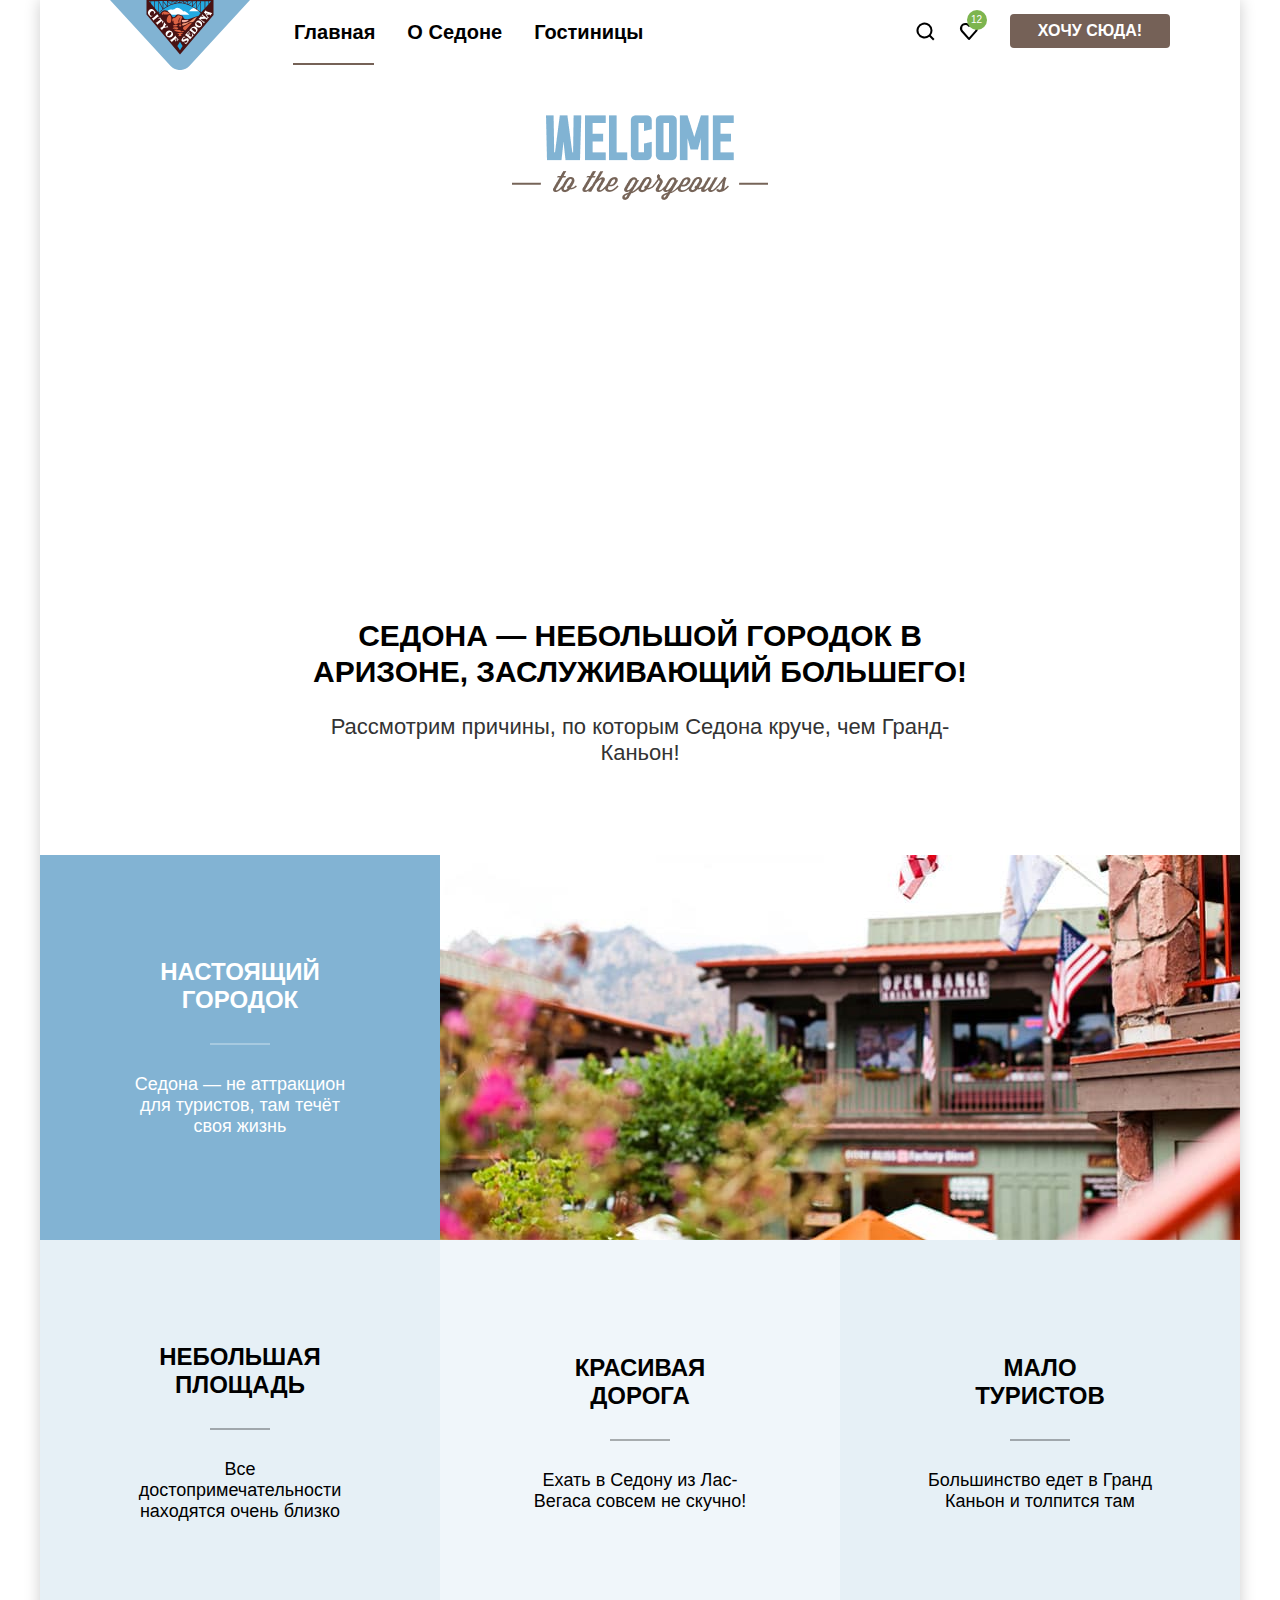
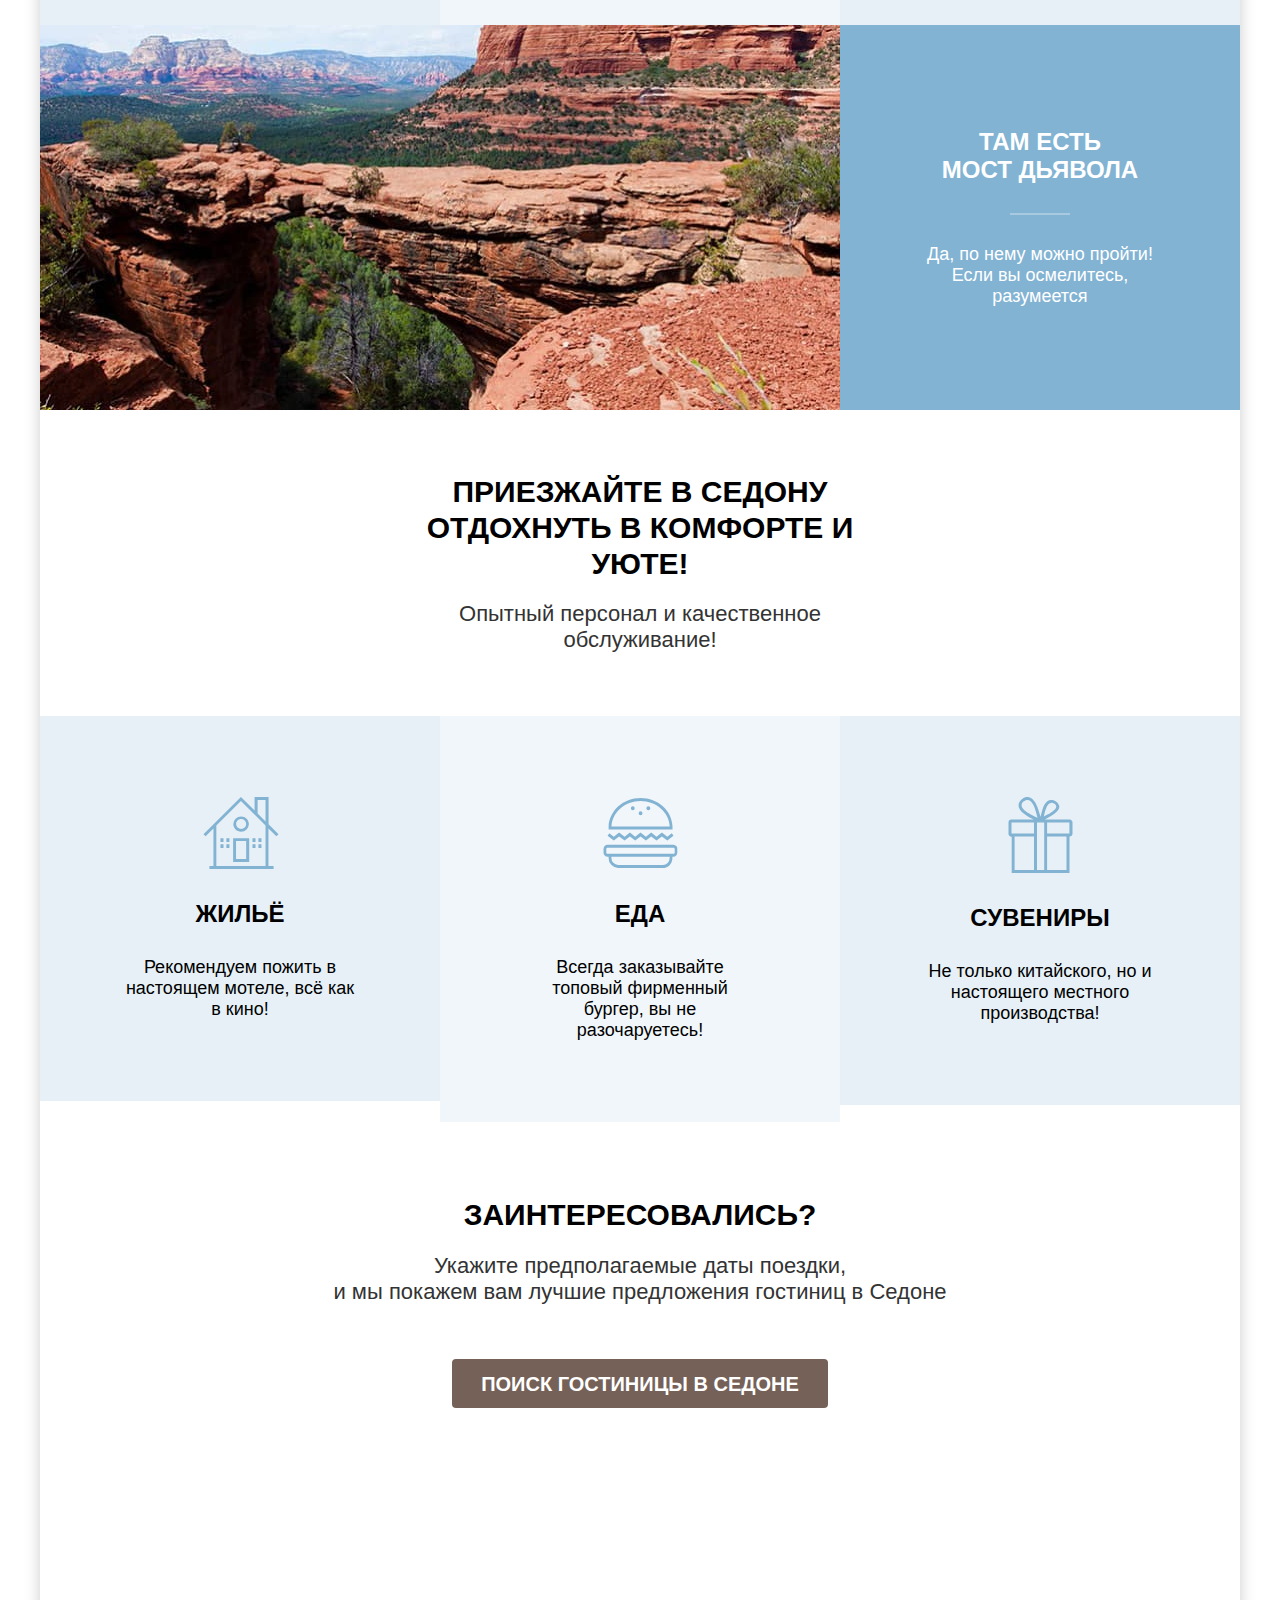
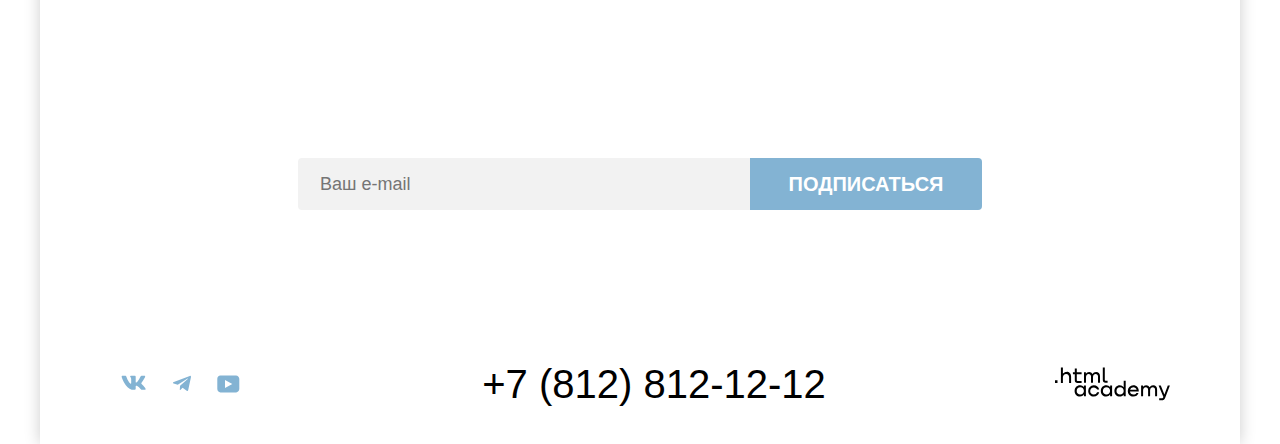
==== commit 4f1bf8f9: "11 к защите" ====
--- a/index.html
+++ b/index.html
@@ -3,6 +3,8 @@
   <head>
     <meta charset="utf-8">
     <meta name="viewport" content="width=device-width, initial-scale=1">
+    <link rel="icon" href="favicon.ico">
+    <link rel="icon" type="image/png" href="images/favicon.png">
 
     <link rel="stylesheet" href="styles/styles.css">
     <title>Седона</title>
@@ -12,7 +14,12 @@
     <div class="main-container container">
       <div class="logo-header">
         <a class="logo" href="index.html" aria-current="page" >
-          <img class="logo" src="images/logo.png" alt="Логотип Седона">
+          <svg role="img" aria-label="Логотип Седона." xmlns="http://www.w3.org/2000/svg" width="140" height="70" fill="none"><g clip-path="url(#a)">
+            <path fill="#81B3D3" d="M140 0H0l60.4 65.7c5.2 5.8 14 5.8 19.2 0L140 0Z"/>
+            <path fill="#23A9E1" d="m37.2.5 32.6 37.9L102.3.7l-65-.2Z"/>
+            <path fill="#fff" d="M62 14.7h17.5c-1.3-.8-4.4-4.6-6-3.2-.2.1-5-5.7-8.2-2.9-2.7 2.5-4-.3-7 1.6-3.7 2.4 2 3.7 3.7 4.5Zm27-3.5-9.9.1c4-4.5 5.7-4 10-.1Z"/>
+            <path fill="#491213" d="M99 3.6V1.2h2.1l-2 2.4ZM49.1 13c.1.1 2.4-2.4 6.2-4.9 3.4-2.3 8.7-4.9 14.6-4.9s11.3 2.7 14.7 5c3.8 2.4 6.1 4.8 6.2 4.9l-2.5 3c-4.6.6-7.9 3.9-12.3 3.2-2.2-.4-2.3-1.6-3-2.9-.5-1-1.3-.8-2.3-1.2-.9-.4-1.5-1.1-3.4-.7-1.7.4-1.9 2.9-4 2.8-1.1-.1-1.2-1.6-2.8-3.6-4.2-4.9-8-4.3-10.6.2L49 13ZM40.6 1.2v1.9L39 1.2h1.6Zm54.7 0h3.2v3L95.3 8V1.2ZM91 12.6V1.2h3.6v7.4l-3.6 4Zm-.5-10.4v9.9a26.3 26.3 0 0 0-3.7-3l3.7-6.9Zm-4.2-.3v6.8l-1.5-1-2.2-1.3 3.7-4.5ZM82 1.7V6l-3.2-1.5L82 1.7Zm.6-.5h3.7l-3.7 4.6V1.2Zm4.3 0h3.7l-3.7 7.1V1.2Zm-8.9 0h4l-3.6 3.1-.3-.1v-3Zm-.5.4V4c-1-.4-2-.7-3.1-.9l3.1-1.5Zm-4.3 0v1.3L71 2.6l2.2-1Zm-6.9 0 2.3 1a8 8 0 0 0-2.3.3V1.6Zm-4.1 0 3.1 1.5c-1 .2-2.1.5-3.1.9V1.6Zm3.6 1.2-3.3-1.6h3.3v1.6Zm3.6-.4-2.8-1.3h2.8v1.3Zm.7-1.2h3l-3 1.3V1.2Zm3.8 0H77l-3.2 1.6V1.2ZM61.3 4.3l-3.6-3.1h4v3l-.4.1Zm-3.7-2.6 3.2 2.7a18 18 0 0 0-3.2 1.5V1.7Zm-4.3.2 3.6 4.5c-1.3.7-2.5 1.5-3.6 2.4V1.9Zm-4.3.3 3.7 7c-1.4 1-2.6 2-3.7 3.2V2.2Zm3.8 6L49 1.1h3.7v7.1ZM57 5.7l-3.7-4.6H57v4.6ZM44.3 7.5l-3.2-3.8V1.2h3.2v6.3Zm.6-6.3h3.6v11.2l-3.6-4.2v-7ZM36.5 0v14.6L70 54.5 103.5 15V0h-67Z"/><path fill="#23A9E1" d="m67.4 46 2.6-4.2 2.6 4.2-2.6 4.2-2.6-4.2Z"/><path fill="#DC6243" d="M75.3 30.6c-3.5-2-2.7-3.5.2-4.9 1.5-.7 4.8-3.4 6.2-2.5l-6.4 7.4Zm-2.4 2.5c-2-.1-4.3-.4-6.3.1 1.2.3 4.2 1.2 1.4 1.9 1 1.4 2.6 1.3 3.6.1l-1-.7c1.1-.3 2.1-.9 2.3-1.4Zm1.3-1.6c-1-.8-2-.8-2.8 0-1.2-2.1-5.5-1.4-7.5-1.7 1.1 2.6 9.8 3.1 10.3 1.7Zm-7-2.2c-1.6-.5-6.8-.4-3.4-1.8 1.1-.4 6.8.1 3.5 1.8Zm2-3c-.4-1.1.5-2.4 1.8-1.4 1.2.8-.6 2-1.7 1.4Zm-2.9.1c-2.3.7-5.3-.8-1.6-1.5 2.4-.5 4.8.5 1.6 1.5.1 0 0 0 0 0Zm-2.6-6.2c-.5 1.6-1.5 1.9-1.4 0 0-2.3 1.6-1.7 3.2-2.6 1.4-.7 2-3.4 4.4-1.8 1 .7 2.2.1 2.5 1.2 0-.1-3 6.7-1.3 6.7-3.2 0-1.8-3.8-.6-6.4-1.2.6-3.1 4.3-1.5 5-.8 1.1-3.5 2.6-4.8 1.5-1.1-1-.5-2.3-.5-3.6Zm-4 2.8c-5.7 0-1.9-8.6 0-8.1 2.3.7 2 8.2 0 8.1Zm-6.3-8.2c-2.7-.1-1.6-2.6.3-3.1 1.7-.5 5.2 1.1 6.5 2.2-1.9.6-4.2.5-6.2.6-.2-2-.7-1.3-.6.3Z"/><path fill="#F49774" d="M72.8 25.8c-2.9-3 4.4-2.7 5.6-3.8.8.3 7.1-5.4 8.6-5-1 1.3-3.4 5.3-5 5.3-1.3 0-2.7-.2-3.7.7-1.5 1.4-4 2.1-5.5 2.8Z"/><path fill="#F4B1A4" d="M73.8 22.2c-1.7.9-3.2-2.5-.4-2.2 1.9.2 3.8-.2 5.5.1a6 6 0 0 1-5.1 2.1Z"/><path fill="#fff" d="M51.8 20.9c.3.4.6.8.5 1.4 0 .4-.6 1-.2 1.2l1.6-1.8c-.4-.1-3.6-3.8-3.6-4.2L48 18.6c0 .4.8 0 1.2 0 .5 0 1 .4 1.3.7-1 .9-3.8 3.3-4.1 3.3-.1 0-.7-.4-.7 0 0 .2.6.7.7.8l1.4 1.7c.4-.2-.1-.5 0-.8l4-3.4Zm-3.4-4.5c.3-.1.4.3.6 0l-1.6-1.9c-.2-.3-.5-.6-.5 0 0 .4-4 3.7-4.3 3.8-.3.1-.5-.3-.7.1l1.4 1.7.5.6c.2.2.1-.4.1-.4 0-.3.3-.6.6-.8 1-1 3.6-3.1 3.9-3.1Zm-5.8-.6c-1.1.3-2.4-.1-2.7-1.3-.4-1.2.4-2.4 1.3-3.1.9-.7 2.3-.6 2.8.5.2.5.1 1.1 0 1.6-.2.3-.5.6 0 .8.5-.7 1-1.4 1.7-2.1-.8-.4-1-1.1-1.6-1.7-.6-.7-1.3-1.4-2.3-1.5-2-.3-3.7 1.7-3.9 3.4 0 .9.2 1.8.9 2.6.5.6 1.2 1.1 1.6 1.8.2.1 1.8-.7 2.1-.8.2 0 .1-.1.1-.2 0 0-.5.2 0 0Zm25.9 23.6c-.7-.5-2.7-3-3-3.5l-.3-.3-.2.1v.6c-.5.8-3.7 3.2-4 3.4-.3.2-.7-.1-1 .2l2 2.3c.4 0 .2-.5.2-.6 0-.2 1.7-1.6 2.3-2.1.2-.2.4.3.6.5.2.3.3.7.2 1 0 .2-.5.6-.2.8l1.8-2c.2-.2-.5 0-.3-.1-.3.1-.6.2-.8 0 0 0-.7-.7-.6-.8.3-.2.6-.6 1-.7.7-.1 1 1 1.2 1.4l-.1 1.1c-.1.3-.3.5 0 .6l1.4-1.9c0 .1-.1.1-.2 0 0 .1-.1 0 0 0ZM59 30.5c-.7 0-1.4.3-2 .8a3.5 3.5 0 0 0-.5 4.8c1.3 1.7 3.5 1.9 5.2.7a3.5 3.5 0 0 0 .5-4.8c-.8-1-2-1.5-3.2-1.5Zm1.3 1.4c.9-.1 1.5.8 1 1.8-.3 1-1.3 2-2.4 2.4-1.2.5-2-.5-1.5-1.7.4-1 1.4-2 2.5-2.4l.4-.1Zm-2.9-4.6c.3 0 .6.4.8 0L57 25.6c-.4.2 0 .4 0 .6-.3.3-1.8.5-2.2.6a6 6 0 0 1 .8-1.8c.4-.3.6.3.8-.1l-1.8-2.1c-.2-.2-.4-.7-.6-.4l-.1 1.1c-.1.2-.6 2.4-1.2 2.9l-1.9 1.4c-.3.1-.5-.4-.8 0l1.6 1.9.5.6c.3.1 0-.6.1-.7.1-.3 1.7-1.8 2.4-1.9.9-.2 2-.5 3-.4.2 0-.2 0 0 0ZM82.1 34c0 .4.2.9 0 1.3 0 .6-.5 1.9-1.3 1.5-.9-.4-1.5-1.1-2.2-1.7.5-.6 1-1.1 2-.8.2.1.4 0 .2-.2-.4-.2-2-1.3-2.2-1.2-.2.2.3.6.1 1 0 .3-.4.5-.6.8-.5-.4-1.2-.8-.7-1.5.4-.4.8-.8 1.4-.9.4-.1 1.2.3 1.3-.1l-2-1c0 .5-2.3 2.9-2.8 3.5l-.4.5c0 .3.4.1.4.1.3-.1 4.4 3.3 4.5 3.6v.5l.2.1c.3-.3 3-3.9 3.6-4L82 33.1c-.4.2-.1.7 0 .9Zm-4 4.4c-1.4-.9-3.7.8-4.1 1-.8.3-1.3-.4-.9-1 .3-.5 1-.8 1.6-.8h.9v-.2l-1.7-1.1c-.1.7-1 1.1-1.4 1.6-.5.6-1 1.3-1 2s.4 1.4 1.1 1.7c.7.4 1.6.1 2.3-.3l1.2-.8c.6-.3 1.5 0 1.3.8-.2.7-1 1.3-1.6 1.5-.4.1-.8.1-1.2-.1-.3-.1-.6-.5-.8-.1l2.3 1.6c0-.5.3-.7.7-1 .5-.4 1-.9 1.3-1.4.8-.9 1.1-2.5 0-3.4Zm17.8-28.1c0 .1 0 .1 0 0l-1 1-.8 1c-.2.2-.3.3 0 .5.6-.3 3.6 4.8 3.4 5.5-.5.2-4.6-3.3-4.7-3.5 0-.1.2-.7 0-.6-.2 0-.6.6-.7.7l-.6.7c.2.3.3 0 .6 0l1.5 1.1-1.9.1c-.6.1-.3-.4-.7-.6L89.5 18l-1 1v.1c.3.2.2.1.5 0a29 29 0 0 1 4.4 3.4c.2.3 0 .6.3.8l1.3-1.4v-.1c-.3-.2-.3.1-.8.1-.3-.1-2.9-2.2-3.8-3l5.4-.2c.2 0 .7.6.7.8-.1.2-.3.4 0 .5l.9-1.1v-.2c.2 0 .2-.1.2-.2l.1-.1c.3-.3 1.2-1.3 1.1-1.4-.3-.3-.4.3-.8 0a11 11 0 0 1-1-1.4c-.1-.3.5-.6.7-.7.5-.3 2.1-.8 2.3.2 0 .2-.2.4 0 .5 0 0 0 .2.1.1l2.2-2.6-.2-.2c-.5.5-5.6-1.5-6-1.8 0-.2 0-.8-.2-.8Zm-.2 2.6 2.3 1-.6.3-.6.5-1.1-1.8ZM89 20.6c-1.1-.1-2.3.4-3 1.3-1.3 1.5-1.2 3.7.3 4.9 1.6 1.2 3.8.9 5-.5 1.2-1.5 1.1-3.7-.4-4.9-.5-.4-1.2-.7-2-.8Zm-1.4 1.6c.6 0 1.3.4 1.7.7.8.5 2.2 1.7 1.5 2.7l-.1.1c-.8.8-2.2.1-3-.5-.7-.5-2-1.7-1.2-2.7.3-.2.6-.3 1-.3Zm-3.2 4.3a4 4 0 0 0-3.3 1.6l-2 2.3c.2.3.5-.1.8.1.3.2 4.2 3.3 4.2 3.5.1.3-.2.4.1.6.1.1 3-3.4 3.2-4a3 3 0 0 0-.8-3.2c.1.1.2.1 0 0-.8-.6-1.5-.9-2.2-.9Zm-1.1 1.6h.3c1.4.4 3.4 2.1 2.1 3.6l-.4.4c-.2.2-4.2-3-4-3.2.4-.5 1.3-.9 2-.8Z"/></g><defs><clipPath id="a">
+            <path fill="#fff" d="M0 0h140v70H0z"/></clipPath></defs></svg>
         </a>
       </div>
       <nav class="navigation">
@@ -21,10 +28,10 @@
             <a class="navigation-link navigation-current" href="index.html">Главная</a>
           </li>
           <li class="navigation-item">
-            <a class="navigation-link navigation-current" href="#">О Седоне</a>
+            <a class="navigation-link" href="#">О Седоне</a>
           </li>
           <li class="navigation-item">
-            <a class="navigation-link navigation-current" href="catalog.html">Гостиницы</a>
+            <a class="navigation-link" href="catalog.html">Гостиницы</a>
           </li>
         </ul>
       </nav>
@@ -32,19 +39,19 @@
         <ul class="navigation-list-user">
           <li class="navigation-item-user">
             <a class="navigation-link-user" href="#">
-              <!--<img src="images/icons/search.svg" width="20" alt="Поиск">-->
-              <svg xmlns="http://www.w3.org/2000/svg" width="20" height="20" fill="none"><path fill="#000" d="m19.5 18-3.7-3.7a8 8 0 0 0 1.7-4.8 8 8 0 1 0-3.1 6.3l3.7 3.7 1.4-1.5Zm-10-2.5a6 6 0 0 1-6-6 6 6 0 0 1 12 0 6 6 0 0 1-6 6Z"/></svg>
+              <svg role="img" aria-label="Поиск." xmlns="http://www.w3.org/2000/svg" width="20" height="20" fill="currentColor">
+                <path d="m19.5 18-3.7-3.7a8 8 0 0 0 1.7-4.8 8 8 0 1 0-3.1 6.3l3.7 3.7 1.4-1.5Zm-10-2.5a6 6 0 0 1-6-6 6 6 0 0 1 12 0 6 6 0 0 1-6 6Z"/></svg>
             </a>
           </li>
           <li class="navigation-link-favorite">
             <a class="navigation-link-user" href="#">
               <p class="navigation-favorite">12</p>
-              <!--<img src="images/icons/heart.svg" width="20" alt="Избранное">-->
-              <svg xmlns="http://www.w3.org/2000/svg" width="20" height="20" fill="none"><path fill="#000" d="M9.9 19a1 1 0 0 1-.8-.4l-7-7.9A5.4 5.4 0 0 1 6.5 2C7.8 2 9 2.5 10 3.3a5.5 5.5 0 0 1 9 4.1c0 1.3-.5 2.5-1.3 3.4l-7 7.9c-.2.2-.4.3-.8.3Zm-6-9.5 6.1 6.9 6.2-7c.5-.5.7-1.2.7-2 0-1.8-1.5-3.3-3.3-3.3-1 0-2 .5-2.7 1.3-.3.3-.6.4-.9.4-.3 0-.6-.2-.8-.4a3.7 3.7 0 0 0-2.7-1.3 3.3 3.3 0 0 0-3.3 3.3c-.1.9.3 1.6.7 2.1-.1 0-.1 0 0 0Z"/></svg>
+              <svg role="img" aria-label="Избранное." xmlns="http://www.w3.org/2000/svg" width="20" height="20" fill="currentColor">
+                <path d="M9.9 19a1 1 0 0 1-.8-.4l-7-7.9A5.4 5.4 0 0 1 6.5 2C7.8 2 9 2.5 10 3.3a5.5 5.5 0 0 1 9 4.1c0 1.3-.5 2.5-1.3 3.4l-7 7.9c-.2.2-.4.3-.8.3Zm-6-9.5 6.1 6.9 6.2-7c.5-.5.7-1.2.7-2 0-1.8-1.5-3.3-3.3-3.3-1 0-2 .5-2.7 1.3-.3.3-.6.4-.9.4-.3 0-.6-.2-.8-.4a3.7 3.7 0 0 0-2.7-1.3 3.3 3.3 0 0 0-3.3 3.3c-.1.9.3 1.6.7 2.1-.1 0-.1 0 0 0Z"/></svg>
             </a>
           </li>
           <li>
-            <button type="submit" class="button button-secondary">Хочу сюда</button>
+            <button type="submit" class="button button-secondary">Хочу сюда!</button>
           </li>
         </ul>
       </div>
@@ -66,8 +73,8 @@
         <p class="text-block-description">Рассмотрим причины, по которым Седона круче, чем Гранд-Каньон!</p>
       </div>
       <ul class="advantages-fields">
-        <li class="advantage advantage-wide advantages-field-bright ">
-          <div class="advantage">
+        <li class="advantage-item advantage-wide ">
+          <div class="advantage advantages-field-bright ">
             <div class="advantages-container">
               <p class="advantage-title3 line-bright">Настоящий городок</p>
               <p>Седона — не аттракцион для туристов, там течёт своя жизнь</p>
@@ -77,67 +84,83 @@
             <img class="" src="images/photo-1.jpg" height="385" width="800"  alt="Настоящий городок">
           </a>
         </li>
-        <li class="advantage advantages-field-dim">
-          <div class="advantages-container">
-            <p class="advantage-title3 line-dim">Небольшая площадь</p>
-            <p>Все достопримечательности находятся очень близко</p>
-          </div>
-        </li>
-        <li class="advantage advantages-field-light">
-          <div class="advantages-container">
-            <p class="advantage-title3 line-dim">Красивая<br> дорога</p>
-            <p>Ехать в Седону из Лас-Вегаса совсем не скучно!</p>
-          </div>
-        </li>
-        <li class="advantage advantages-field-dim">
-          <div class="advantages-container">
-            <p class="advantage-title3 line-dim">Мало <br> туристов</p>
-            <p>Большинство едет в Гранд Каньон и толпится там</p>
-          </div>
-        </li>
-        <li class="advantage advantage-wide advantages-field-bright">
+        <li class="advantage-item">
+          <div class="advantage advantages-field-dim">
+            <div class="advantages-container">
+              <p class="advantage-title3 line-dim">Небольшая площадь</p>
+              <p>Все достопримечательности находятся очень близко</p>
+            </div>
+          </div>
+        </li>
+        <li class="advantage-item">
+          <div class="advantage advantages-field-light">
+            <div class="advantages-container">
+              <p class="advantage-title3 line-dim">Красивая<br> дорога</p>
+              <p>Ехать в Седону из Лас-Вегаса совсем не скучно!</p>
+            </div>
+          </div>
+
+        </li>
+        <li class="advantage-item">
+          <div class="advantage advantages-field-dim">
+            <div class="advantages-container">
+              <p class="advantage-title3 line-dim">Мало <br> туристов</p>
+              <p>Большинство едет в Гранд Каньон и толпится там</p>
+            </div>
+          </div>
+        </li>
+        <li class="advantage-item advantage-wide">
           <a class="advantage-img" href="#">
             <img src="images/photo-2.jpg" height="385" alt="Там есть мост дьявола.">
           </a>
-          <div class="advantage">
+          <div class="advantage advantages-field-bright">
             <div class=" advantages-container">
-              <p class="advantage-title3 line-bright">Там есть мост дьявола</p>
+              <p class="advantage-title3 line-bright">Там есть<br> мост дьявола</p>
               <p>Да, по нему можно пройти! Если вы осмелитесь, разумеется</p>
             </div>
           </div>
-
         </li>
       </ul>
     </section>
     <section class="service-field">
       <div class="text-block text-block-rest">
         <h2 class="visually-hidden">Приезжайте в Седону отдохнуть в комфорте и уюте!</h2>
-        <p class="text-block-title title2">Приезжайте в Седону отдохнуть в комфорте и уюте!</p>
-        <p class="text-block-description-rest">Опытный персонал и качественное обслуживание!</p>
+        <p class="text-block-title text-block-title-rest title2">Приезжайте в Седону отдохнуть в комфорте и уюте!</p>
+        <p class="text-block-description">Опытный персонал и качественное обслуживание!</p>
       </div>
       <ul class="service-fields">
-        <li class="service advantages-field-dim">
-          <div class="service-container">
-            <svg xmlns="http://www.w3.org/2000/svg" width="77" height="72" fill="none"><path fill="#83B3D3" d="M31.12 65h16.06V41.2H31.12V65Zm2.91-20.9h10.14v18H34.03v-18Z"/><path fill="#83B3D3" d="m74.4 39.3 2.1-2.1-9.94-9.9V0H52.6v13.6L38.95 0 1.5 37.2l2.1 2.1 7.84-7.8v37.6H7.42V72h64.16v-2.9h-5.12V31.5l7.93 7.8ZM63.54 69.1h-49.2V28.5l24.6-24.4 24.6 24.4v40.6Zm0-44.7-7.93-7.9V2.9h7.93v21.5Z"/><path fill="#83B3D3" d="M31.32 27.1c0 4.3 3.51 7.7 7.73 7.7a7.8 7.8 0 0 0 7.83-7.7c0-4.3-3.51-7.7-7.83-7.7a7.72 7.72 0 0 0-7.73 7.7Zm7.83-5a5 5 0 0 1 5.02 4.9c0 2.7-2.2 4.9-5.02 4.9a5 5 0 0 1-5.02-4.9c0-2.7 2.2-4.9 5.02-4.9ZM21.48 41.2h-3.01v3.9h3.01v-3.9ZM27.4 41.2h-3v3.9h3v-3.9ZM21.48 47.2h-3.01v3.9h3.01v-3.9ZM27.4 47.2h-3v3.9h3v-3.9ZM53.5 41.2h-3v3.9h3v-3.9ZM59.43 41.2h-3.01v3.9h3.01v-3.9ZM53.5 47.2h-3v3.9h3v-3.9ZM59.43 47.2h-3.01v3.9h3.01v-3.9Z"/></svg>
-            <!--<img src="images/icons/advantage-icon-1.svg" alt="Жильё.">-->
-            <p class="service-description title3">Жильё</p>
-            <p class="service-description">Рекомендуем пожить в настоящем мотеле, всё как в кино!</p>
-          </div>
-        </li>
-        <li class="service advantages-field-light">
-          <div class="service-container">
-            <!--<img src="images/icons/advantage-icon-2.svg" alt="Еда.">-->
-            <svg xmlns="http://www.w3.org/2000/svg" width="76" height="72" fill="none"><path fill="#83B3D3" d="M71.6 47.7h-66A4.2 4.2 0 0 0 1.5 52v3.5c0 2.4 1.9 4.3 4.1 4.3h1v1.1A10 10 0 0 0 16 71h44.7c5.4 0 9.7-4.5 9.7-10.1v-1.1h.9c2.3 0 4-1.9 4-4.3V52a4 4 0 0 0-3.8-4.3Zm-4 13.2c0 3.9-3 7-6.7 7H16.1a7 7 0 0 1-6.7-7v-1.1h58.3v1.1Zm5.2-5.4c0 .7-.6 1.3-1.2 1.3h-66c-.8 0-1.3-.6-1.3-1.3V52c0-.7.6-1.3 1.2-1.3h66c.7 0 1.2.6 1.2 1.3v3.5ZM17.1 39.4l5.5 4.1 5.3-4.1 5.3 4.1 5.3-4.1 5.4 4.1 5.3-4.1 5.3 4.1 5.4-4.1 5.4 4.1 6.2-4.7-1.7-2.5-4.5 3.4-5.4-4.1-5.4 4.1-5.3-4.1-5.3 4.1-5.4-4.1-5.3 4.1-5.3-4.1-5.3 4.1-5.5-4.1-5.3 4.1-4.5-3.4-1.7 2.5 6.2 4.7 5.3-4.1ZM9.5 32.5h61V29.4C70 13.7 55.9 1 38.6 1S7.3 13.7 6.6 29.5v1.2l.1 1.8h3ZM38.5 4c15.7 0 28.6 11.3 29.2 25.5H9.5C10.1 15.4 23 4 38.5 4Z"/><path fill="#83B3D3" d="M38.6 18.3a2 2 0 0 0 1.9-2 2 2 0 0 0-2-2 2 2 0 0 0-1.8 2c0 1.1.8 2 1.9 2ZM30.8 13.2a2 2 0 0 0 1.9-2 2 2 0 0 0-2-2 2 2 0 0 0-1.8 2c0 1.1.8 2 1.9 2ZM46.3 13.2a2 2 0 0 0 2-2 2 2 0 0 0-2-2 2 2 0 0 0-1.9 2c0 1.1.9 2 2 2Z"/></svg>
-            <p class="service-description title3">Еда</p>
-            <p class="service-description">Всегда заказывайте топовый фирменный бургер, вы не разочаруетесь!</p>
-          </div>
-        </li>
-        <li class="service advantages-field-dim">
-          <div class="service-container">
-            <!--<img src="images/icons/advantage-icon-3.svg" alt="Сувениры.">-->
-            <svg xmlns="http://www.w3.org/2000/svg" width="76" height="76" fill="none"><path fill="#83B3D3" d="M67.6 22.5H42.8c13.8-7 14.9-11.3 14.4-13.7-1.2-4-5.7-7-10-5.5-5.6 2.2-7.1 10.5-8.6 16.5-2-6.1-3.8-13.8-8.2-17.8a7.3 7.3 0 0 0-5.8-2c-4 .4-9.8 5.5-7.5 11 2.3 5.5 9.7 8.9 14.6 11.6H9.4a2.9 2.9 0 0 0-2.9 2.9v11.3c0 1.6 1.3 2.9 2.9 2.9h.3V76h57.8V39.6h.1c1.6 0 2.9-1.3 2.9-3V25.5c0-1.6-1.3-3-2.9-3ZM48.9 5.9c2.1-.3 5 1.3 5.3 3.2.4 2.8-3.4 5.3-5.1 6.4-2.5 1.7-4.9 2.6-7.3 4 .9-3.6 2.5-13 7.1-13.6ZM26 15.9c-2.2-1.5-6.5-4.4-6.4-7.8.1-3.7 5.7-6.7 8.8-4 3.9 3.5 5.7 11.2 7.1 16.7-3.2-1.5-6.3-2.8-9.5-5ZM32 73H12.6V39.6H32V73Zm0-36.5H9.5v-11H32v11Zm10.2 0V73H35V25.6h7.2v10.9ZM64.5 73H45.1V39.6h19.4V73Zm2.9-36.5H45.1v-11h22.3v11Z"/></svg>
-            <p class="service-description title3">Сувениры</p>
-            <p class="service-description">Не только китайского, но и настоящего местного производства!</p>
+        <li class="service-item">
+          <div class="service advantages-field-dim">
+            <div class="service-container">
+              <svg role="img" aria-label="Жильё." xmlns="http://www.w3.org/2000/svg" width="77" height="72" fill="currentColor">
+                <path d="M31.12 65h16.06V41.2H31.12V65Zm2.91-20.9h10.14v18H34.03v-18Z"/>
+                <path d="m74.4 39.3 2.1-2.1-9.94-9.9V0H52.6v13.6L38.95 0 1.5 37.2l2.1 2.1 7.84-7.8v37.6H7.42V72h64.16v-2.9h-5.12V31.5l7.93 7.8ZM63.54 69.1h-49.2V28.5l24.6-24.4 24.6 24.4v40.6Zm0-44.7-7.93-7.9V2.9h7.93v21.5Z"/>
+                <path d="M31.32 27.1c0 4.3 3.51 7.7 7.73 7.7a7.8 7.8 0 0 0 7.83-7.7c0-4.3-3.51-7.7-7.83-7.7a7.72 7.72 0 0 0-7.73 7.7Zm7.83-5a5 5 0 0 1 5.02 4.9c0 2.7-2.2 4.9-5.02 4.9a5 5 0 0 1-5.02-4.9c0-2.7 2.2-4.9 5.02-4.9ZM21.48 41.2h-3.01v3.9h3.01v-3.9ZM27.4 41.2h-3v3.9h3v-3.9ZM21.48 47.2h-3.01v3.9h3.01v-3.9ZM27.4 47.2h-3v3.9h3v-3.9ZM53.5 41.2h-3v3.9h3v-3.9ZM59.43 41.2h-3.01v3.9h3.01v-3.9ZM53.5 47.2h-3v3.9h3v-3.9ZM59.43 47.2h-3.01v3.9h3.01v-3.9Z"/>
+              </svg>
+              <p class="service-title title3">Жильё</p>
+              <p class="service-description">Рекомендуем пожить в настоящем мотеле, всё как в кино!</p>
+            </div>
+          </div>
+        </li>
+        <li class="service-item">
+          <div class="service advantages-field-light">
+            <div class="service-container">
+              <svg role="img" aria-label="Еда" xmlns="http://www.w3.org/2000/svg" width="76" height="72" fill="currentColor">
+                <path d="M71.6 47.7h-66A4.2 4.2 0 0 0 1.5 52v3.5c0 2.4 1.9 4.3 4.1 4.3h1v1.1A10 10 0 0 0 16 71h44.7c5.4 0 9.7-4.5 9.7-10.1v-1.1h.9c2.3 0 4-1.9 4-4.3V52a4 4 0 0 0-3.8-4.3Zm-4 13.2c0 3.9-3 7-6.7 7H16.1a7 7 0 0 1-6.7-7v-1.1h58.3v1.1Zm5.2-5.4c0 .7-.6 1.3-1.2 1.3h-66c-.8 0-1.3-.6-1.3-1.3V52c0-.7.6-1.3 1.2-1.3h66c.7 0 1.2.6 1.2 1.3v3.5ZM17.1 39.4l5.5 4.1 5.3-4.1 5.3 4.1 5.3-4.1 5.4 4.1 5.3-4.1 5.3 4.1 5.4-4.1 5.4 4.1 6.2-4.7-1.7-2.5-4.5 3.4-5.4-4.1-5.4 4.1-5.3-4.1-5.3 4.1-5.4-4.1-5.3 4.1-5.3-4.1-5.3 4.1-5.5-4.1-5.3 4.1-4.5-3.4-1.7 2.5 6.2 4.7 5.3-4.1ZM9.5 32.5h61V29.4C70 13.7 55.9 1 38.6 1S7.3 13.7 6.6 29.5v1.2l.1 1.8h3ZM38.5 4c15.7 0 28.6 11.3 29.2 25.5H9.5C10.1 15.4 23 4 38.5 4Z"/>
+                <path d="M38.6 18.3a2 2 0 0 0 1.9-2 2 2 0 0 0-2-2 2 2 0 0 0-1.8 2c0 1.1.8 2 1.9 2ZM30.8 13.2a2 2 0 0 0 1.9-2 2 2 0 0 0-2-2 2 2 0 0 0-1.8 2c0 1.1.8 2 1.9 2ZM46.3 13.2a2 2 0 0 0 2-2 2 2 0 0 0-2-2 2 2 0 0 0-1.9 2c0 1.1.9 2 2 2Z"/></svg>
+              <p class="service-title title3">Еда</p>
+              <p class="service-description">Всегда заказывайте топовый фирменный бургер, вы не разочаруетесь!</p>
+            </div>
+          </div>
+        </li>
+        <li class="service-item">
+          <div class="service advantages-field-dim">
+            <div class="service-container">
+              <svg role="img" aria-label="Сувениры" xmlns="http://www.w3.org/2000/svg" width="76" height="76" fill="currentColor">
+                <path d="M67.6 22.5H42.8c13.8-7 14.9-11.3 14.4-13.7-1.2-4-5.7-7-10-5.5-5.6 2.2-7.1 10.5-8.6 16.5-2-6.1-3.8-13.8-8.2-17.8a7.3 7.3 0 0 0-5.8-2c-4 .4-9.8 5.5-7.5 11 2.3 5.5 9.7 8.9 14.6 11.6H9.4a2.9 2.9 0 0 0-2.9 2.9v11.3c0 1.6 1.3 2.9 2.9 2.9h.3V76h57.8V39.6h.1c1.6 0 2.9-1.3 2.9-3V25.5c0-1.6-1.3-3-2.9-3ZM48.9 5.9c2.1-.3 5 1.3 5.3 3.2.4 2.8-3.4 5.3-5.1 6.4-2.5 1.7-4.9 2.6-7.3 4 .9-3.6 2.5-13 7.1-13.6ZM26 15.9c-2.2-1.5-6.5-4.4-6.4-7.8.1-3.7 5.7-6.7 8.8-4 3.9 3.5 5.7 11.2 7.1 16.7-3.2-1.5-6.3-2.8-9.5-5ZM32 73H12.6V39.6H32V73Zm0-36.5H9.5v-11H32v11Zm10.2 0V73H35V25.6h7.2v10.9ZM64.5 73H45.1V39.6h19.4V73Zm2.9-36.5H45.1v-11h22.3v11Z"/></svg>
+              <p class="service-title title3">Сувениры</p>
+              <p class="service-description">Не только китайского, но и настоящего местного производства!</p>
+            </div>
           </div>
         </li>
       </ul>
@@ -145,19 +168,18 @@
     <section class="search-hotels">
       <div class="text-block text-block-interested">
         <h2 class="visually-hidden">Заинтересовались?Укажите предполагаемые даты поездки,и мы покажем вам лучшие предложения гостиниц в Седоне.</h2>
-        <p class="text-block-title title2">Заинтересовались?</p>
+        <p class="text-block-title text-block-title-interested title2">Заинтересовались?</p>
         <p class="text-description-interested">Укажите предполагаемые даты поездки,<br>и мы покажем вам лучшие предложения гостиниц в Седоне</p>
         <button type="submit" class=" button button-secondary-max">Поиск гостиницы в Седоне</button>
       </div>
     </section>
     <div class="footer-text-block">
-      <div class="text-block">
+      <div class="text-block text-block-footer">
         <h2 class="visually-hidden">Подпишитесь на рассылку.Только полезная информация и никакого спама, честное бойскаутское!</h2>
         <p class="footer-text-header title2">Подпишитесь на рассылку</p>
         <p class="text-description-footer">Только полезная информация и никакого спама, честное бойскаутское!</p>
         <form class="footer-form" action="https://echo.htmlacademy.ru/courses" method="post">
-          <input class="footer-subscribe" type="text" name="e-mail" id="e-mail" placeholder="Ваш e-mail">
-          <!--<label for="e-mail">Ваш e-mail</label>-->
+          <input class="footer-subscribe" type="text" name="e-mail" id="e-mail"required placeholder="Ваш e-mail">
           <button type="submit" class=" button button-brand-max">Подписаться</button>
         </form>
       </div>
@@ -169,30 +191,30 @@
         <li class="footer-navigation-item">
           <a class="footer-navigation-link" href="https://vk.com/htmlacademy">
             <span class="visually-hidden">Vk.</span>
-            <svg xmlns="http://www.w3.org/2000/svg" width="25" height="15" fill="none"><path fill="#83B3D3" fill-rule="evenodd" d="M24.12 1.8c.16-.54 0-.94-.8-.94H20.7c-.67 0-.98.34-1.15.73 0 0-1.33 3.2-3.22 5.27-.61.6-.9.8-1.23.8-.16 0-.41-.2-.41-.75v-5.1c0-.66-.19-.95-.74-.95H9.82c-.42 0-.67.3-.67.59 0 .62.95.76 1.04 2.51v3.8c0 .83-.15.98-.48.98-.9 0-3.06-3.2-4.34-6.88-.25-.72-.5-1-1.18-1H1.57c-.75 0-.9.34-.9.73 0 .68.89 4.07 4.14 8.55 2.17 3.06 5.23 4.72 8 4.72 1.68 0 1.88-.37 1.88-1v-2.32c0-.74.16-.88.7-.88.38 0 1.05.19 2.6 1.66 1.79 1.75 2.08 2.54 3.08 2.54h2.63c.75 0 1.12-.37.9-1.1-.23-.72-1.08-1.77-2.2-3.02-.62-.71-1.54-1.48-1.82-1.86-.39-.5-.28-.71 0-1.15 0 0 3.2-4.42 3.54-5.93Z" clip-rule="evenodd"/></svg>
-            <!--<img src="images/icons/vk.svg" alt="Вконтакте">-->
+            <svg role="img" aria-label="Вконтакте." xmlns="http://www.w3.org/2000/svg" width="25" height="15" fill="currentColor">
+              <path fill-rule="evenodd" d="M24.12 1.8c.16-.54 0-.94-.8-.94H20.7c-.67 0-.98.34-1.15.73 0 0-1.33 3.2-3.22 5.27-.61.6-.9.8-1.23.8-.16 0-.41-.2-.41-.75v-5.1c0-.66-.19-.95-.74-.95H9.82c-.42 0-.67.3-.67.59 0 .62.95.76 1.04 2.51v3.8c0 .83-.15.98-.48.98-.9 0-3.06-3.2-4.34-6.88-.25-.72-.5-1-1.18-1H1.57c-.75 0-.9.34-.9.73 0 .68.89 4.07 4.14 8.55 2.17 3.06 5.23 4.72 8 4.72 1.68 0 1.88-.37 1.88-1v-2.32c0-.74.16-.88.7-.88.38 0 1.05.19 2.6 1.66 1.79 1.75 2.08 2.54 3.08 2.54h2.63c.75 0 1.12-.37.9-1.1-.23-.72-1.08-1.77-2.2-3.02-.62-.71-1.54-1.48-1.82-1.86-.39-.5-.28-.71 0-1.15 0 0 3.2-4.42 3.54-5.93Z" clip-rule="evenodd"/></svg>
           </a>
         </li>
         <li>
           <a class="footer-navigation-link" href="https://t.me/htmlacademyru">
             <span class="visually-hidden">Telegram.</span>
-            <!--<img src="images/icons/telegram.svg" alt="Телеграм-канал">-->
-            <svg xmlns="http://www.w3.org/2000/svg" width="18" height="17" fill="none"><path fill="#83B3D3" d="M16.79.96.84 7.1c-1.09.44-1.08 1.05-.2 1.32l4.1 1.28 9.47-5.98c.44-.27.85-.13.52.17l-7.68 6.93-.28 4.22c.41 0 .6-.2.83-.41l1.99-1.94 4.13 3.06c.77.42 1.31.2 1.5-.71l2.72-12.8c.28-1.1-.43-1.61-1.16-1.28Z"/></svg>
+            <svg role="img" aria-label="Телеграм" xmlns="http://www.w3.org/2000/svg" width="18" height="17" fill="currentColor">
+              <path d="M16.79.96.84 7.1c-1.09.44-1.08 1.05-.2 1.32l4.1 1.28 9.47-5.98c.44-.27.85-.13.52.17l-7.68 6.93-.28 4.22c.41 0 .6-.2.83-.41l1.99-1.94 4.13 3.06c.77.42 1.31.2 1.5-.71l2.72-12.8c.28-1.1-.43-1.61-1.16-1.28Z"/></svg>
           </a>
         </li>
         <li>
           <a class="footer-navigation-link" href="https://www.youtube.com/user/htmlacademyru">
             <span class="visually-hidden">Youtube.</span>
-            <!--<img src="images/icons/youtube.svg" alt="Ютуб">-->
-            <svg xmlns="http://www.w3.org/2000/svg" width="23" height="18" fill="none"><path fill="#83B3D3" d="M19 .4H3.4C1.6.4.3 2 .3 3.8v10c0 2 1.3 3.6 3.2 3.6h15.7c1.6 0 3.1-1.6 3.1-3.4V3.8C22.1 2 20.8.4 19 .4ZM8 12.9v-8l7.3 4-7.3 4Z"/></svg>
+            <svg role="img" aria-label="Ютуб" xmlns="http://www.w3.org/2000/svg" width="23" height="18" fill="currentColor">
+              <path d="M19 .4H3.4C1.6.4.3 2 .3 3.8v10c0 2 1.3 3.6 3.2 3.6h15.7c1.6 0 3.1-1.6 3.1-3.4V3.8C22.1 2 20.8.4 19 .4ZM8 12.9v-8l7.3 4-7.3 4Z"/></svg>
           </a>
         </li>
       </ul>
     </nav>
     <a class="phone" href="tel:+78128121212">+7 (812) 812-12-12</a>
     <a class="footer-navigation-link-academy" href="#">
-      <svg xmlns="http://www.w3.org/2000/svg" width="115" height="34" fill="none"><g fill="#000" clip-path="url(#a)"><path d="M0 13.3v2.6h2.5v-2.6H0ZM11.6 4.9c-1.6 0-2.8.7-3.6 1.7h-.1V.4h-2v15.5h2v-5.3C7.9 8.5 9.2 7 11.2 7c1.8 0 2.9 1.4 2.9 3.2v5.7h2V9.8c.1-3-1.8-5-4.5-5ZM26.6 5.2h-4.8V1.5h-2v3.8h-1.9v2h1.9v6c0 1.7 1 2.7 2.7 2.7h4.1v-2h-3.7c-.7 0-1.1-.4-1.1-1.1V7.2h4.8v-2ZM41.1 5c-1.6 0-2.9.8-3.5 2h-.1a3.7 3.7 0 0 0-3.4-2c-1.4 0-2.5.8-3.1 1.8h-.1V5.2H29v10.6h2v-5.4c0-2 1-3.5 2.6-3.5 1.5 0 2.4 1 2.4 2.6v6.3h2v-5.6c0-2.4 1.4-3.3 2.6-3.3 1.5 0 2.4 1 2.4 2.6v6.3h2V9.3c.1-2.5-1.4-4.3-3.9-4.3ZM47.8 13c0 1.8 1 2.8 2.8 2.8h2v-2h-1.7c-.7 0-1.1-.4-1.1-1.1V.4h-2V13ZM28.9 20a4.9 4.9 0 0 0-3.9-1.7c-3.1 0-5.4 2.3-5.4 5.6s2.3 5.6 5.4 5.6c1.8 0 3-.8 3.8-2h.1v1.7h2V18.6h-2V20Zm-3.6 7.5a3.5 3.5 0 0 1-3.6-3.6c0-2 1.4-3.6 3.6-3.6s3.6 1.6 3.6 3.6c0 1.9-1.4 3.6-3.6 3.6ZM44.2 22.4c-.5-2.4-2.6-4.1-5.4-4.1a5.4 5.4 0 0 0-5.6 5.6c0 3 2.2 5.6 5.6 5.6 2.8 0 4.9-1.8 5.4-4.2h-2.1a3.4 3.4 0 0 1-3.3 2.3 3.5 3.5 0 0 1-3.6-3.6c0-2 1.4-3.6 3.6-3.6 1.6 0 2.8 1 3.3 2.2h2.1v-.2ZM55.1 20a4.9 4.9 0 0 0-3.9-1.7c-3.1 0-5.4 2.3-5.4 5.6s2.3 5.6 5.4 5.6c1.8 0 3-.8 3.8-2h.1v1.7h2V18.6h-2V20Zm-3.6 7.5a3.5 3.5 0 0 1-3.6-3.6c0-2 1.4-3.6 3.6-3.6s3.6 1.6 3.6 3.6c0 1.9-1.5 3.6-3.6 3.6ZM68.7 20.2a5 5 0 0 0-3.9-2c-3.1 0-5.4 2.4-5.4 5.7 0 3.3 2.2 5.6 5.4 5.6 1.7 0 3-.8 3.8-1.8h.1v1.5h2V13.8h-2v6.4Zm-3.6 7.3a3.5 3.5 0 0 1-3.6-3.6c0-2 1.4-3.6 3.6-3.6s3.6 1.6 3.6 3.6c-.1 2-1.5 3.6-3.6 3.6ZM78.3 18.3a5.4 5.4 0 0 0-5.5 5.6c0 3 2.1 5.6 5.5 5.6 2.5 0 4.5-1.3 5.2-3.6h-2.1c-.5 1-1.6 1.6-3 1.6-1.9 0-3.3-1.3-3.4-3h8.8c.2-3.5-2-6.2-5.5-6.2Zm0 1.9c1.7 0 3 1 3.3 2.6h-6.5a3.2 3.2 0 0 1 3.2-2.6ZM98.2 18.3a4 4 0 0 0-3.6 2h-.1c-.6-1.2-1.8-2-3.4-2-1.4 0-2.5.7-3.1 1.8v-1.5h-1.9v10.6h2v-5.4c0-2 1-3.4 2.6-3.5 1.5 0 2.4 1 2.4 2.6v6.3h2v-5.6c0-2.4 1.4-3.3 2.6-3.3 1.5 0 2.4 1 2.4 2.6v6.3h2v-6.5c.1-2.6-1.4-4.4-3.9-4.4ZM109.4 27.4l-3.6-9h-2.2l4.8 11.7c-.3.9-.7 1.2-1.7 1.2h-2.5v2h2.5c1.8 0 2.8-.8 3.5-2.6l4.7-12.2h-2.1l-3.4 8.9Z"/></g><defs><clipPath id="a"><path fill="#fff" d="M0 .4h115v33H0z"/></clipPath></defs></svg>
-      <!--<img src="images/icons/logo_htmlacademy.svg" alt="Сайт HTML ACADEMY">-->
+      <svg role="img" aria-label="HTML-academy" xmlns="http://www.w3.org/2000/svg" width="115" height="34" fill="currentColor">
+        <g clip-path="url(#a)"><path d="M0 13.3v2.6h2.5v-2.6H0ZM11.6 4.9c-1.6 0-2.8.7-3.6 1.7h-.1V.4h-2v15.5h2v-5.3C7.9 8.5 9.2 7 11.2 7c1.8 0 2.9 1.4 2.9 3.2v5.7h2V9.8c.1-3-1.8-5-4.5-5ZM26.6 5.2h-4.8V1.5h-2v3.8h-1.9v2h1.9v6c0 1.7 1 2.7 2.7 2.7h4.1v-2h-3.7c-.7 0-1.1-.4-1.1-1.1V7.2h4.8v-2ZM41.1 5c-1.6 0-2.9.8-3.5 2h-.1a3.7 3.7 0 0 0-3.4-2c-1.4 0-2.5.8-3.1 1.8h-.1V5.2H29v10.6h2v-5.4c0-2 1-3.5 2.6-3.5 1.5 0 2.4 1 2.4 2.6v6.3h2v-5.6c0-2.4 1.4-3.3 2.6-3.3 1.5 0 2.4 1 2.4 2.6v6.3h2V9.3c.1-2.5-1.4-4.3-3.9-4.3ZM47.8 13c0 1.8 1 2.8 2.8 2.8h2v-2h-1.7c-.7 0-1.1-.4-1.1-1.1V.4h-2V13ZM28.9 20a4.9 4.9 0 0 0-3.9-1.7c-3.1 0-5.4 2.3-5.4 5.6s2.3 5.6 5.4 5.6c1.8 0 3-.8 3.8-2h.1v1.7h2V18.6h-2V20Zm-3.6 7.5a3.5 3.5 0 0 1-3.6-3.6c0-2 1.4-3.6 3.6-3.6s3.6 1.6 3.6 3.6c0 1.9-1.4 3.6-3.6 3.6ZM44.2 22.4c-.5-2.4-2.6-4.1-5.4-4.1a5.4 5.4 0 0 0-5.6 5.6c0 3 2.2 5.6 5.6 5.6 2.8 0 4.9-1.8 5.4-4.2h-2.1a3.4 3.4 0 0 1-3.3 2.3 3.5 3.5 0 0 1-3.6-3.6c0-2 1.4-3.6 3.6-3.6 1.6 0 2.8 1 3.3 2.2h2.1v-.2ZM55.1 20a4.9 4.9 0 0 0-3.9-1.7c-3.1 0-5.4 2.3-5.4 5.6s2.3 5.6 5.4 5.6c1.8 0 3-.8 3.8-2h.1v1.7h2V18.6h-2V20Zm-3.6 7.5a3.5 3.5 0 0 1-3.6-3.6c0-2 1.4-3.6 3.6-3.6s3.6 1.6 3.6 3.6c0 1.9-1.5 3.6-3.6 3.6ZM68.7 20.2a5 5 0 0 0-3.9-2c-3.1 0-5.4 2.4-5.4 5.7 0 3.3 2.2 5.6 5.4 5.6 1.7 0 3-.8 3.8-1.8h.1v1.5h2V13.8h-2v6.4Zm-3.6 7.3a3.5 3.5 0 0 1-3.6-3.6c0-2 1.4-3.6 3.6-3.6s3.6 1.6 3.6 3.6c-.1 2-1.5 3.6-3.6 3.6ZM78.3 18.3a5.4 5.4 0 0 0-5.5 5.6c0 3 2.1 5.6 5.5 5.6 2.5 0 4.5-1.3 5.2-3.6h-2.1c-.5 1-1.6 1.6-3 1.6-1.9 0-3.3-1.3-3.4-3h8.8c.2-3.5-2-6.2-5.5-6.2Zm0 1.9c1.7 0 3 1 3.3 2.6h-6.5a3.2 3.2 0 0 1 3.2-2.6ZM98.2 18.3a4 4 0 0 0-3.6 2h-.1c-.6-1.2-1.8-2-3.4-2-1.4 0-2.5.7-3.1 1.8v-1.5h-1.9v10.6h2v-5.4c0-2 1-3.4 2.6-3.5 1.5 0 2.4 1 2.4 2.6v6.3h2v-5.6c0-2.4 1.4-3.3 2.6-3.3 1.5 0 2.4 1 2.4 2.6v6.3h2v-6.5c.1-2.6-1.4-4.4-3.9-4.4ZM109.4 27.4l-3.6-9h-2.2l4.8 11.7c-.3.9-.7 1.2-1.7 1.2h-2.5v2h2.5c1.8 0 2.8-.8 3.5-2.6l4.7-12.2h-2.1l-3.4 8.9Z"/></g><defs><clipPath id="a"><path fill="#fff" d="M0 .4h115v33H0z"/></clipPath></defs></svg>
     </a>
   </footer>
   </body>
--- a/styles/styles.css
+++ b/styles/styles.css
@@ -15,21 +15,25 @@
   font-style: normal;
 }
 .visually-hidden {
+  clip: rect(0 0 0 0);
+  -webkit-clip-path: inset(100%);
+  position: absolute;
+  clip-path: inset(100%);
+  margin: -1px;
+  border: 0;
+  padding: 0;
+  width: 1px;
+  height: 1px;
   overflow: hidden;
-  position: absolute;
-  clip: rect(0 0 0 0);
-  width: 3px;
-  height: 1px;
-  margin: -1px;
-  padding: -1px;
-  border: 0px;
+  white-space: nowrap;
 }
 
 .title1{
   color: #fff;
   font-size: 60px;
   font-weight: 700;
-  margin: 0;
+  margin-bottom: 8px;
+  margin-top: 0;
 }
 .title2 {
   font-size: 30px;
@@ -57,7 +61,7 @@
   text-transform: uppercase;
   text-align: center;
   border-radius: 4px;
-  padding: 8px 26px;
+  padding: 8px 18px;
   border: none;
   color: #ffffff;
   white-space: nowrap;
@@ -115,10 +119,10 @@
   border: 3px solid #83B3D3;
 }
 .button-brand-max {
-  padding-top: 18px;
-  padding-bottom: 18px;
   background-color: #83B3D3;
   border-radius: 0 4px 4px 0;
+  width: 232px;
+  font-size: 20px;
 }
 .button-brand-max:hover{
   background-color: #68A2CA;
@@ -129,7 +133,7 @@
 .button-secondary-max {
   background-color: #756157;
   padding-top: 14px;
-  padding-bottom: 14px;
+  padding-bottom: 12px;
   width: 376px;
   font-size: 20px;
 }
@@ -168,7 +172,6 @@
 }
 .navigation {
   flex-grow: 1;
-  margin-bottom: 10px;
   padding-left: 30px;
 }
 .navigation-list {
@@ -183,32 +186,13 @@
   margin: 0;
 }
 .navigation-item {
-}
-.navigation-current::after{
-  content: "";
-  position: absolute;
-  bottom: 1px;
-  height: 2px;
-  left: 15px;
-  right: 15px;
-  background-color: #756257;
-  width: 70%;
-}
-.navigation-current::after:hover{
-  content: "";
-  position: absolute;
-  bottom: 1px;
-  height: 2px;
-  left: 15px;
-  right: 15px;
-  background-color: #756257;
-  width: 70%;
 }
 .navigation-link {
   text-decoration: none;
   font-size: 20px;
   font-weight: 700;
   color: #000;
+  line-height: 24px;
   height: 100%;
   padding-right: 16px;
   padding-left: 16px;
@@ -217,24 +201,28 @@
   display: block;
   position: relative;
 }
-/*.navigation-link:after{
-  content: '';
-  background-color: black;
+.navigation-link::after{
+  content: "";
+  display: block;
+  position: absolute;
+  bottom: -1px;
   height: 2px;
-  width: 100%;
-  display: block;
-  padding-right: 16px;
-  padding-left: 16px;
-}*/
-  /*.navigation-link:hover {
-   !* text-decoration: underline;*!
-    margin-top: 20px;
-    border: 2px solid #756257;
-  }*/
+  left: 16px;
+  background-color: transparent;
+  width: calc(100% - 32px);
+}
+.navigation-link:hover::after,
+.navigation-current::after{
+  content: "";
+  position: absolute;
+  bottom: -1px;
+  height: 2px;
+  left: 15px;
+  right: 15px;
+  background-color: #756257;
+}
 .navigation-user {
-  margin-top: 10px;
-  margin-bottom: 10px;
-  padding: 0;
+  padding-top: 14px;
 }
 .navigation-list-user {
   display: flex;
@@ -248,11 +236,6 @@
 .navigation-list-user button{
   width: 160px;
 }
-/*.navigation-item-user {
-  display: block;
-  position: relative;
-  left: 10px;
-}*/
 .navigation-favorite {
   background-color: #7DB54F;
   color: #ffffff;
@@ -266,26 +249,32 @@
   display: flex;
   justify-content: center;
   align-items: center;
-  left: 10px;
-  bottom: 14px;
-
-  /*position: absolute;*/
+  left: 8px;
+  bottom: 15px;
+}
+.navigation-favorite svg {
+  color: #000000;
 }
 .navigation-link-favorite {
   display: block;
-  /*padding-bottom: 30px;*/
+  padding-right: 8px;
 
 }
 .navigation-link-user {
   text-decoration: none;
   position: relative;
   display: block;
+  padding-top: 3px;
+  padding-right: 2px;
+}
+.navigation-link-user svg{
+  color: #000000;
 }
 
 /*MAIN*/
 .main-index {
   max-width: 1200px;
-  margin-top: -12px;
+  margin-top: 2px;
 }
 .hero-container {
   padding: 0;
@@ -308,8 +297,8 @@
   max-width: 664px;
   text-align: center;
   margin: 0 auto;
-  padding-top: 49px;
-  padding-bottom: 53px;
+  padding-top: 69px;
+  padding-bottom: 89px;
   font-size: 22px;
   font-weight: 400;
 }
@@ -319,35 +308,61 @@
   line-height: 36px;
   color: #000;
   text-transform: uppercase;
-  margin-bottom: 0px;
-  margin-top: 20px;
+  margin-bottom: 24px;
 }
 .text-block-description {
-  margin-top: 23px;
+  margin: 0;
 }
 .text-block-rest{
-  padding-top: 27px;
-  padding-bottom: 53px;
-}
-.text-block-description-rest {
-  margin-top: 20px;
-}
+  max-width: 506px;
+  padding-top: 64px;
+  padding-bottom: 63px;
+}
+.text-block-title-rest {
+  margin-bottom: 19px;
+}
+
 
 .advantages-fields {
   color: #000;
   display: flex;
   flex-wrap: wrap;
   padding: 0;
-}
-.advantage{
+  margin:0;
+}
+.advantage-item {
   list-style-type: none;
   display: flex;
+  min-width: calc(100%/3);
+  height: 385px;
+
+}
+
+.advantage {
+ /* border: 1px solid red;*/
+  /*height: 385px;*/
+  display: flex;
   justify-content: center;
   align-items: center;
   text-align: center;
-  height: 385px;
-  min-width: calc(100%/3);
-}
+
+
+  padding: 120px 85px 102px 85px;
+
+}
+/*.advantage{
+  display: flex;
+  justify-content: center;
+  align-items: center;
+  border: 1px solid black;
+
+
+  !*display: flex;
+  justify-content: center;
+  align-items: center;
+  text-align: center;*!
+
+}*/
 .advantage-wide {
   width: 100%;
   flex-grow: 3;
@@ -365,12 +380,14 @@
   max-width: 230px;
   font-size: 18px;
   padding: 0;
+  line-height: 21px;
 }
 .advantage-title3 {
   font-size: 24px;
   font-weight: 700;
   text-transform: uppercase;
   margin: 0;
+  line-height: 28px;
 }
 .line-bright::after {
   content: '';
@@ -379,7 +396,7 @@
   height: 2px;
   display: block;
   width: 60px;
-  margin: 30px auto;
+  margin: 29px auto;
 }
 .line-dim:after {
   content: '';
@@ -388,12 +405,7 @@
   height: 2px;
   display: block;
   width: 60px;
-  margin: 30px auto;
-
-}
-
-.advantages-one {
-  border: 1px solid black;
+  margin: 29px auto;
 }
 .advantage-img {
   height: 100%;
@@ -401,13 +413,6 @@
   list-style-type: none;
 }
 
-.advantages-six {
-  border: 1px solid red;
-  grid-column-start: 1;
-  grid-column-end: 3;
-}
-
-
 .advantages-field-bright {
   color: white;
   background-color: #82B3D3;
@@ -417,20 +422,6 @@
 }
 .advantages-field-light {
   background-color: #83B3D31F;
-}
-.service{
-  list-style-type: none;
-  display: flex;
-  justify-content: center;
-  align-items: center;
-  text-align: center;
-  gap: 30px;
-}
-.service-container {
-  max-width: 230px;
-  font-size: 18px;
-  padding: 0;
-  margin-bottom: 51px;
 }
 .service-fields {
   display: grid;
@@ -439,30 +430,101 @@
   grid-auto-columns: 400px;
   color: #000;
   padding: 0;
+  margin: 0;
+  height: 385px;
+}
+.service-item {
+  list-style-type: none;
+  /*display: flex;*/
+  min-width: calc(100%/3);
+
+}
+.service{
+  display: flex;
+  justify-content: center;
+  align-items: center;
+  text-align: center;
+  padding: 81px 85px 81px 85px;
+
+  /*gap: 30px;*/
+}
+.service-container {
+  max-width: 230px;
+  font-size: 18px;
+  padding: 0;
+}
+.service-container svg{
+  margin-bottom: 29px;
+  color: #83B3D3;
+}
+.service-title {
+  margin-bottom: 33px;
+  line-height: 21px;
 }
 .service-description {
-  margin-top: 25px;
   line-height: 21px;
+  margin: 0;
 }
 .search-hotels{
 }
 .text-block-interested {
-  padding-top: 16px;
-  padding-bottom: 94px;
+  padding-top: 96px;
+  padding-bottom: 96px;
+}
+.text-block-title-interested {
+  margin-bottom: 20px;
 }
 .text-description-interested{
-  margin-top: 18px;
-  margin-bottom: 52px;
-
+  margin-top: 0;
+  margin-bottom: 54px;
+  line-height: 26px;
 }
 .footer-text-block {
   background-image: url("../images/subscribe.jpg");
   background-repeat: no-repeat;
   color: white;
   min-height: 414px;
-  padding-top: 46px;
-  /*padding-bottom: 106px;*/
-}
+}
+.text-block-footer {
+  max-width: 684px;
+  padding-top: 94px;
+}
+.footer-text-header {
+  margin-bottom: 20px;
+}
+.text-description-footer {
+  line-height: 26px;
+  margin-top: 0;
+  margin-bottom: 54px;
+  padding: 0 70px ;
+
+}
+.footer-form {
+  display: flex;
+  justify-content: center;
+  max-height: 52px;
+  width: 684px;
+}
+
+.footer-subscribe{
+  color: #000000;
+  background-color: #F2F2F2;
+  width: 408px;
+  border-radius: 4px 0 0 4px;
+  border-color: transparent;
+  font-size: 18px;
+  font-family: inherit;
+  padding: 14px 20px;
+}
+.footer-subscribe:focus {
+  outline: 3px solid #83B3D3;
+}
+.footer-subscribe:hover {
+  background-color: #E6E6E6;
+}
+
+
+
 .catalog-text-block {
   background-color: #ffffff;
   color: #000000;
@@ -479,51 +541,36 @@
   line-height: 36px;
   text-transform: uppercase;
 }
-.text-description-footer {
-  padding: 0 70px ;
-
-}
-.footer-form {
-  display: flex;
-  justify-content: center;
-  max-height: 52px;
-}
-
-.footer-subscribe, input {
-  color: #000000;
-  background-color: #F2F2F2;
-  width: 452px;
-  border-radius: 4px 0 0 4px;
-  border-color: transparent;
-  font-size: 18px;
-  font-family: inherit;
-  padding: 14px 20px;
-}
-.footer-subscribe, input:focus {
-  /*border: 3px solid #83B3D3;*/
-}
+
 
 /*FOOTER*/
 .main-footer {
   display: flex;
   height: 120px;
+  padding-top: 6px;
 }
 .footer-text-header {
   color: white;
 }
 .footer-navigation {
-  /*list-style-type: none;*/
+  padding-left: 11px;
+  padding-top: 4px;
 }
 .footer-navigation-list {
   list-style-type: none;
   display: flex;
   justify-content: space-between;
-  width: 142px;
-  padding: 0;
+  gap: 26.5px;
+  /*width: 142px;*/
+  padding: 0;
+  margin: 0;
 }
 .footer-navigation-link {
   padding: 0px, 10px, 0px, 10px;
 }
+.footer-navigation-link svg{
+  color: #83B3D3;
+}
 .footer-navigation-link svg:hover path {
   fill: #68A2CA;
 }
@@ -531,11 +578,14 @@
   fill: #68A2CA;
 }
 
-
+.footer-navigation-link-academy{
+  padding-top: 3px;
+  color: #000000;
+}
 .footer-navigation-link-academy:hover path {
   fill: #756157;
 }
-.footer-navigation-link-academy:hover path {
+.footer-navigation-link-academy:focus path {
   fill: #756157;
 }
 
@@ -546,6 +596,7 @@
   flex-grow: 1;
   color: #000000;
   text-decoration: none;
+  padding-left: 13px;
 }
 .phone:hover {
   color: #756157;
@@ -572,8 +623,28 @@
   background-image: url("../images/filter.jpg");
   background-repeat: no-repeat;
   font-size: 18px;
-  padding-bottom: 70px;
+  padding-bottom: 82px;
   padding-top: 35px;
+  margin-top: -12px;
+}
+.breadcrubs {
+  font-size: 16px;
+  font-weight: 400;
+  list-style-type: none;
+  display: flex;
+  justify-content: space-between;
+  align-items: center;
+  max-width: 114px;
+  padding: 0;
+  margin-top: 0;
+  margin-bottom: 40px;
+}
+.breadcrubs svg{
+  color: #ffffff;
+}
+.breadcrub {
+  color: #ffffff;
+  text-decoration: none;
 }
 .filter-main {
   display: flex;
@@ -583,7 +654,7 @@
 .filter-search {
   display: flex;
   justify-content: space-between;
-  width: 370px;
+  width: 361px;
 }
 .filter-search-price {
   width: 549px;
@@ -593,27 +664,26 @@
 .filter-search-item {
   border: 0;
   padding: 0;
+  margin: 0;
 }
 .filter-title3 {
   font-size: 20px;
   font-weight: bold;
   text-transform: none;
-  margin: 0;
+  margin-top: 0;
+  padding: 0;
+  margin-bottom: 31px;
 }
 .filter-list {
   display: flex;
   flex-direction: column;
   padding: 0;
-}
-.simple-list {
   list-style-type: none;
+  margin:0;
 }
 .filter-option {
-  margin-top: 25px;
-}
-
-.filter-option:nth-child(1) {
-  margin-top: 26px;
+  margin-top: 0;
+  margin-bottom: 16px;
 }
 
 .filter-option label {
@@ -624,7 +694,7 @@
   -moz-user-select: none;
   -ms-user-select: none;
   user-select: none;
-  padding-left: 39px;
+  padding-left: 36px;
   font-size: 18px;
   line-height: 23px;
   font-weight: 400;
@@ -634,6 +704,7 @@
   content: "";
   position: absolute;
   left: 0;
+  top: 1px;
   width: 20px;
   height: 20px;
   background-color: #FFFFFF;
@@ -653,6 +724,7 @@
   content: "";
   position: absolute;
   left: 0;
+  top: 1px;
   width: 10px;
   height: 10px;
   background-color: #3F5E72;
@@ -688,6 +760,7 @@
 .filter-input-checkbox:hover+label::before {
   content: "";
   position: absolute;
+  top: 2px;
   left: 0;
   width: 20px;
   height: 20px;
@@ -711,6 +784,7 @@
   content: "";
   position: absolute;
   left: 0;
+  top: 2px;
   width: 20px;
   height: 20px;
   background-image: url("../images/icons/check-mark.svg");
@@ -734,7 +808,6 @@
 }
 .range-filter {
   width: 288px;
-  padding-top: 11px;
 
 }
 .price-controls {
@@ -753,20 +826,16 @@
 
 
 .price-controls input {
-  width: 100%;
+  width: 87%;
   height: 48px;
   line-height: 21px;
   color: #000000;
   font-weight: 700;
-  padding: 0;
-  /*padding:  0 0 0 20px ;*/
-  background: transparent;
+  padding: 0 0 0 20px;
+  background: #F2F2F2;
   font-family: inherit;
   font-size: inherit;
-  /*right: 54px;*/
-  /*display: block;
-  position: absolute;*/
-  /*top: 12px;*/
+  border: none;
 }
 .price-controls input:focus {
   border: 3px solid #83B3D3;
@@ -775,17 +844,12 @@
 .min-price,
 .max-price {
   width: 143px;
-  background-color: #F2F2F2;
   color: #AAAAAA;
 }
 .min-price label{
-  /*position: relative;*/
   color: #AAAAAA;
-  /*left: 110px;
-  top: 12px;*/
   width: 48px;
   line-height: 21px;
-  /*position: absolute;*/
 }
 .max-price label{
   /*position: relative;*/
@@ -797,13 +861,13 @@
   line-height: 21px;
   /*position: absolute;*/
 }
-.min-price {
+.min-price input {
   border-radius: 4px 0 0 4px;
   /*position: relative;*/
  /* border: 1px solid red;*/
 }
 
-.max-price {
+.max-price input {
   border-radius: 0 4px 4px 0;
   /*position: relative;*/
 }
@@ -812,38 +876,27 @@
   position: absolute;
   display: block;
   right: 20px;
-  bottom: 14px;
+  bottom: 12px;
 }
 .min {
   margin: 0;
   position: absolute;
   display: block;
-  left: 112px;
-  bottom: 14px;
-}
-/*.min-price::after {
-  content: "";
-  position: absolute;
-  width: 2px;
-  height: 21px;
-  top: 27px;
-  right: -2px;
-  background: red;
-}*/
+  left: 106px;
+  bottom: 12px;
+}
 
 .range-controls {
   position: relative;
   height: 41px;
   margin-bottom: 8px;
-  padding: 36px 0 0 16px;
+  padding: 44px 0 0 16px;
   background-color: transparent;
   border-radius: 5px;
 }
-
 .range-controls .scale {
   height: 4px;
   background-color: #ffffff;
-  /*opacity: 0.3;*/
 }
 
 .range-controls .bar {
@@ -875,10 +928,12 @@
 
 .range-controls .toggle-min {
   left: 0;
+  top: 37px;
 }
 
 .range-controls .toggle-max {
-  left: 252px;
+  left: 207px;
+  top: 37px;
 }
 
 .filter-price{
@@ -910,17 +965,26 @@
   display: flex;
   flex-direction: column;
   justify-content: start;
-  padding-top: 37px;
+  padding-top: 57px;
   padding-left: 70px;
+  gap: 32px;
+}
+.filter-button {
+  min-width: 191px;
 }
 .catalog-sort {
   display: flex;
   justify-content: space-between;
+  margin-bottom: 41px;
 }
 .catalog-sort-col {
   display: flex;
   justify-content: space-between;
   width: 50%;
+  margin-left: 5px;
+}
+.catalog-sort-col-title {
+  padding-top: 6px;
 }
 .catalog-select {
   font-family: 'PT Sans', sans-serif;
@@ -928,9 +992,10 @@
   border: 2px solid #E5E5E5;
   max-width: 292px;
   flex-grow: 1;
-  padding: 0 20px;
+  padding: 1px 15px;
   font-size: 18px;
   color: #333333;
+  margin-left: 8px;
 }
 .triger {
   display: flex;
@@ -952,6 +1017,9 @@
   justify-content: center;
   cursor: pointer;
 }
+.catalog-triger svg{
+  color: #000000;
+}
 .catalog-triger:hover{
   border: 2px solid #000000;
 }
@@ -961,24 +1029,11 @@
 .catalog-triger:active{
   border: 2px solid #000000;
 }
-.breadcrubs {
-  font-size: 16px;
-  font-weight: 400;
-  list-style-type: none;
-  display: flex;
-  justify-content: space-between;
-  align-items: center;
-  max-width: 114px;
-  padding: 0;
-}
-.breadcrub {
-  color: #ffffff;
-  text-decoration: none;
-}
+
 
 
 .catalog-hotels{
-  /*width: 100%;*/
+  margin-bottom: 42px;
 }
 .catalog-hotels-list {
   display: grid;
@@ -986,16 +1041,18 @@
   gap: 20px;
   list-style-type: none;
   padding: 0;
+  margin: 0;
 }
 .catalog-hotel {
   border: 1px solid #E6E6E6;
   border-radius: 4px;
-  padding: 20px;
+  padding: 21px 19px 16px 19px;
   display: grid;
   grid-template-columns: repeat(2,140px);
   grid-template-rows: 212px 1fr;
-  gap: 16px 20px;
-  align-items: center;
+  gap: 13px 20px;
+  align-items: center;
+  font-size: 18px;
 }
 .catalog-hotel-link {
   grid-column: 1 / -1;
@@ -1003,6 +1060,8 @@
 }
 .catalog-title {
   color: #000000;
+  text-transform: capitalize;
+  padding-bottom: 2px;
 }
 .catalog-hotel-link h3 {
   margin: 0;
@@ -1025,34 +1084,37 @@
 }
 .star-stars-4 {
   background-image: url("../images/icons/star.svg");
+  background-repeat: repeat-x;
   width: 72px;
   height: 17px;
   margin: 0;
 }
 .reiting {
   background-color: #F2F2F2;
-  padding: 8px 22px;
+  padding: 11px 22px;
   margin: 0;
   font-size: 16px;
   text-align: center;
+  text-transform: uppercase;
 }
 .divider:after {
   content: '';
   background-color: #E6E6E6;
   height: 1px;
   display: block;
-  margin: 40px 0;
+  margin-bottom: 39px;
 }
 .paginator {
   display: flex;
-  }
+  flex-wrap: wrap;
+  gap: 8px;
+}
 .pagination {
   border-radius: 4px;
   border: 0;
   min-width: 60px;
   font-size: 20px;
   font-weight: 700;
-  margin-right: 8px;
   display: flex;
   justify-content: center;
   align-items: center;
@@ -1082,9 +1144,34 @@
 .catalog-text-block{
   padding: 0;
 }
+.catalog-text {
+  padding-top: 58px;
+  width: 684px!important;
+}
 .catalog-text-header {
   color: #000000;
-}
-
-
-
+  margin-bottom: 19px;
+}
+.footer-form-catalog {
+  display: flex;
+  justify-content: center;
+  max-height: 52px;
+  margin-left: -18px;
+  width: 700px;
+}
+.footer-subscribe-catalog {
+  color: #000000;
+  background-color: #F2F2F2;
+  width: 408px;
+  border-radius: 4px 0 0 4px;
+  border-color: transparent;
+  font-size: 18px;
+  font-family: inherit;
+  padding: 14px 20px;
+}
+.catalog-main-footer {
+  padding-top: 21px;
+}
+
+
+
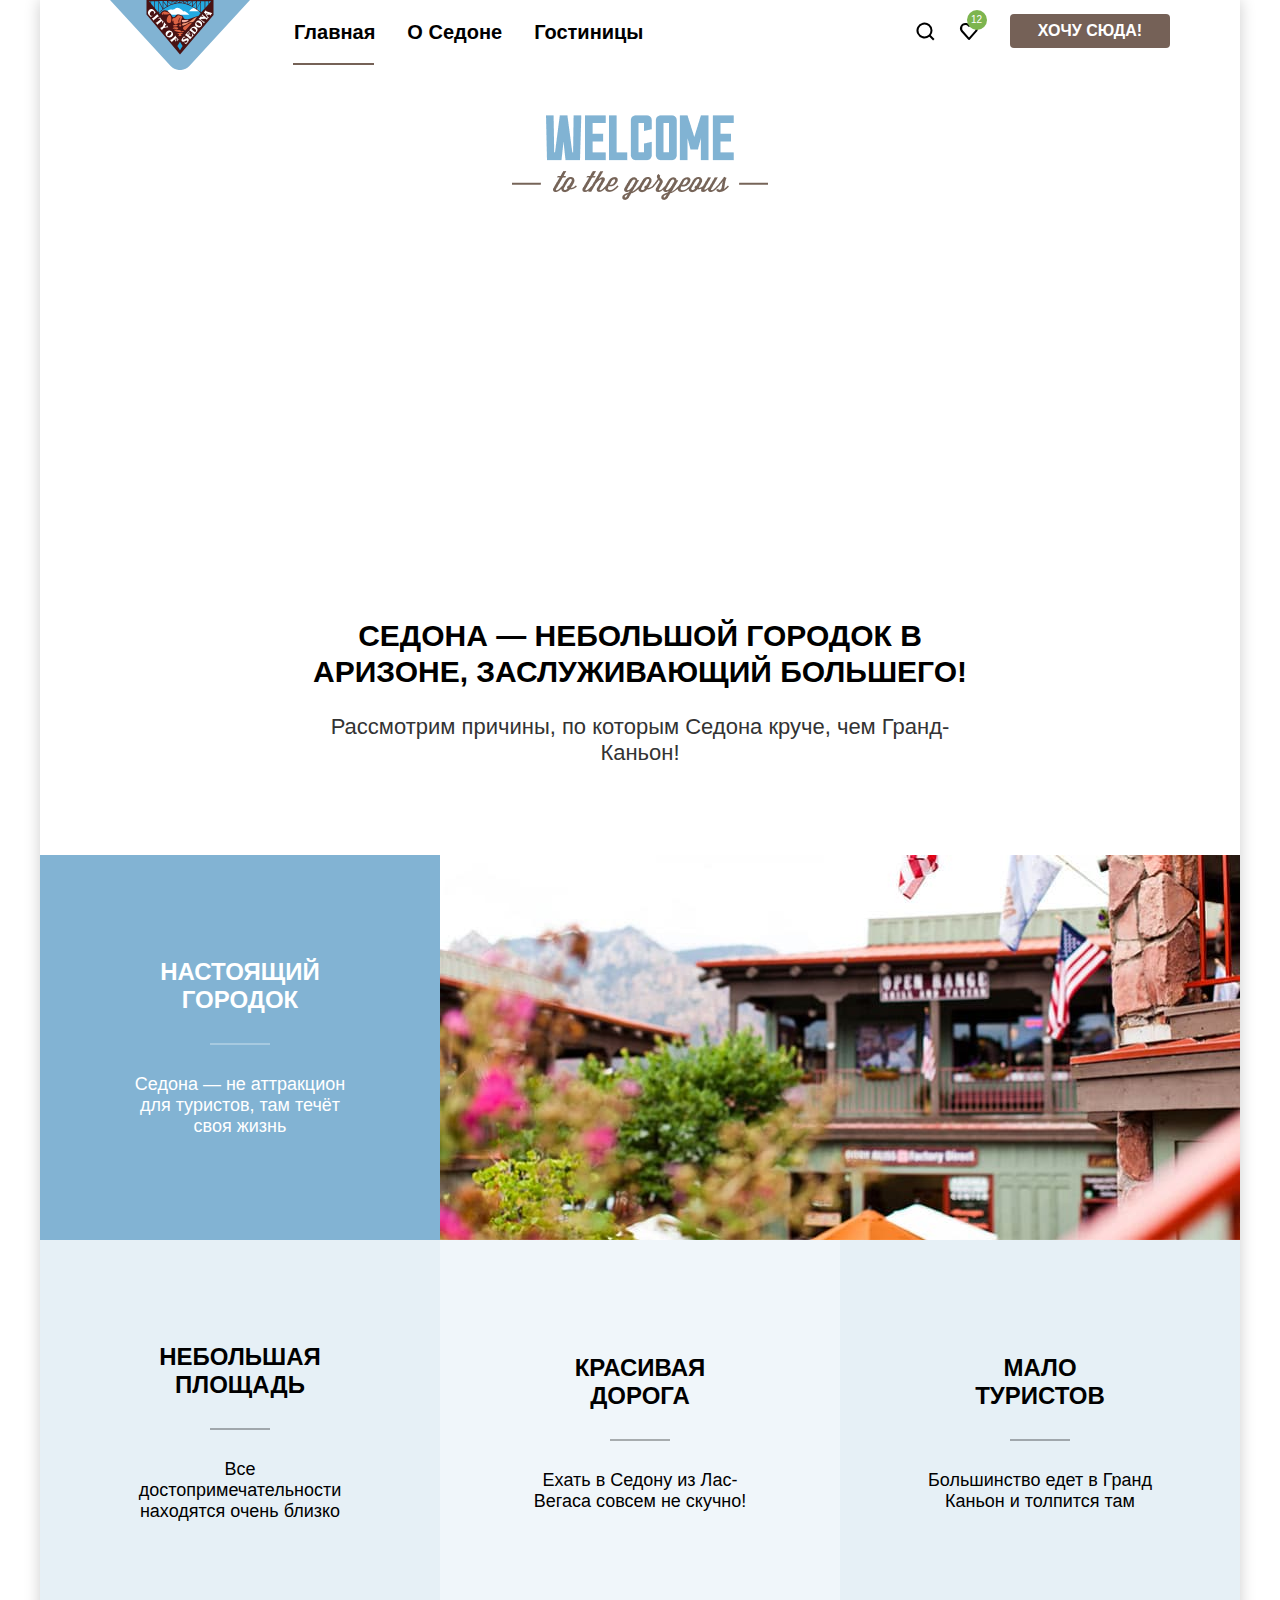
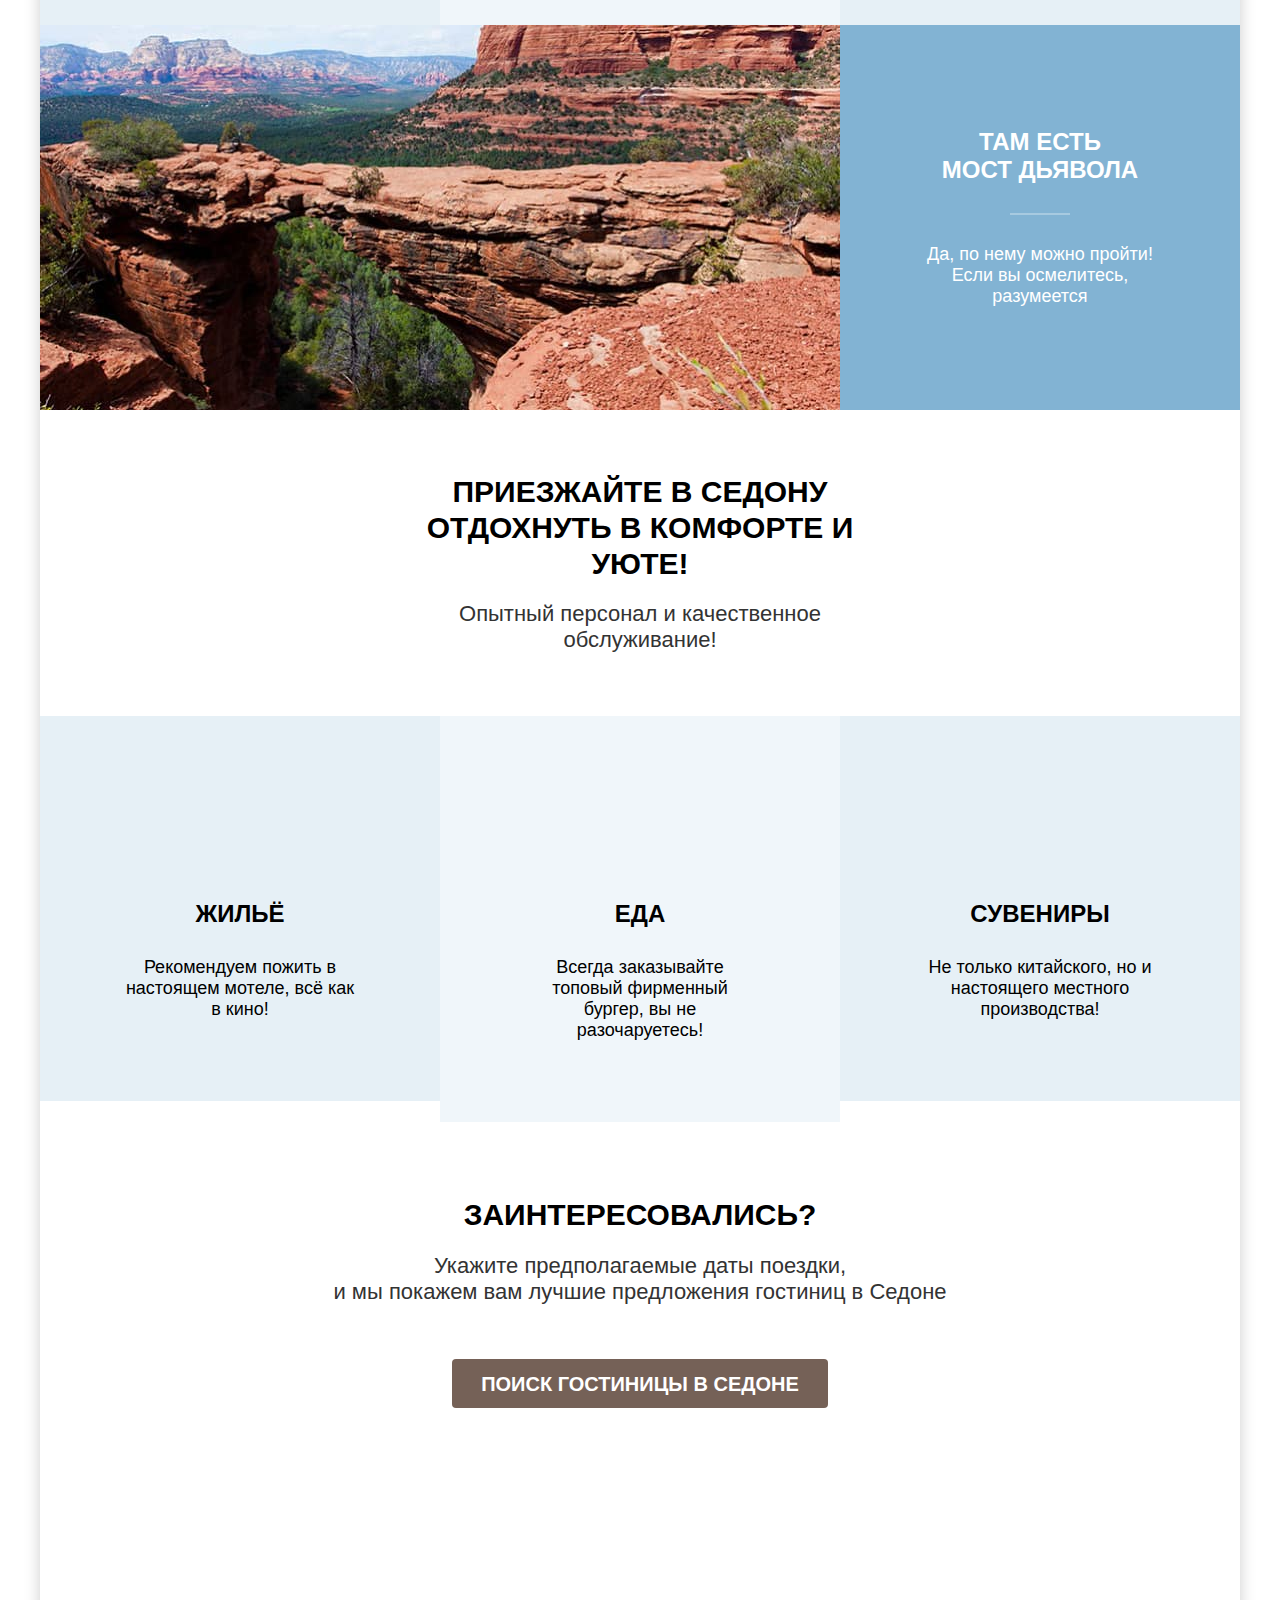
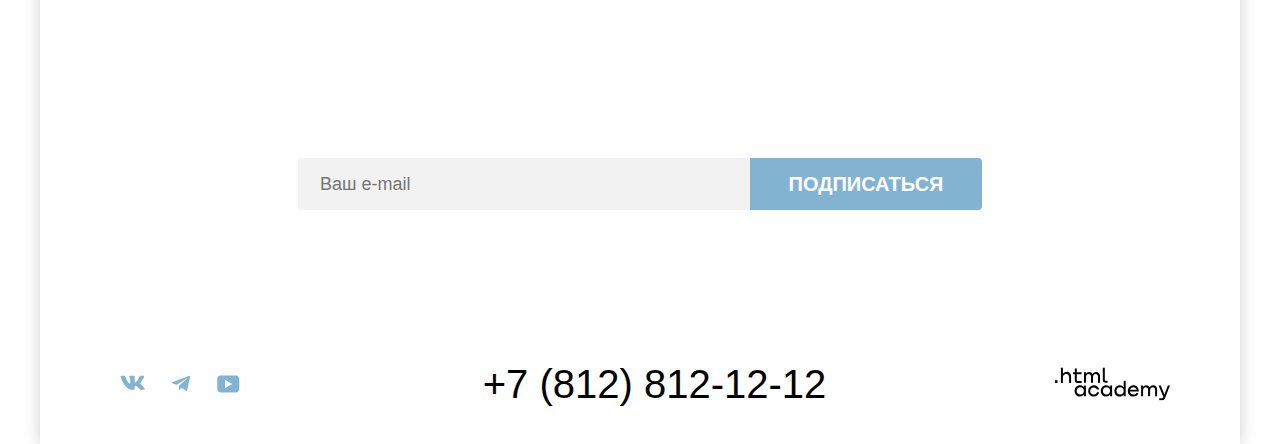
==== commit 8eed78d1: "Merge pull request #11 from sirorezzka/master" ====
--- a/index.html
+++ b/index.html
@@ -14,12 +14,7 @@
     <div class="main-container container">
       <div class="logo-header">
         <a class="logo" href="index.html" aria-current="page" >
-          <svg role="img" aria-label="Логотип Седона." xmlns="http://www.w3.org/2000/svg" width="140" height="70" fill="none"><g clip-path="url(#a)">
-            <path fill="#81B3D3" d="M140 0H0l60.4 65.7c5.2 5.8 14 5.8 19.2 0L140 0Z"/>
-            <path fill="#23A9E1" d="m37.2.5 32.6 37.9L102.3.7l-65-.2Z"/>
-            <path fill="#fff" d="M62 14.7h17.5c-1.3-.8-4.4-4.6-6-3.2-.2.1-5-5.7-8.2-2.9-2.7 2.5-4-.3-7 1.6-3.7 2.4 2 3.7 3.7 4.5Zm27-3.5-9.9.1c4-4.5 5.7-4 10-.1Z"/>
-            <path fill="#491213" d="M99 3.6V1.2h2.1l-2 2.4ZM49.1 13c.1.1 2.4-2.4 6.2-4.9 3.4-2.3 8.7-4.9 14.6-4.9s11.3 2.7 14.7 5c3.8 2.4 6.1 4.8 6.2 4.9l-2.5 3c-4.6.6-7.9 3.9-12.3 3.2-2.2-.4-2.3-1.6-3-2.9-.5-1-1.3-.8-2.3-1.2-.9-.4-1.5-1.1-3.4-.7-1.7.4-1.9 2.9-4 2.8-1.1-.1-1.2-1.6-2.8-3.6-4.2-4.9-8-4.3-10.6.2L49 13ZM40.6 1.2v1.9L39 1.2h1.6Zm54.7 0h3.2v3L95.3 8V1.2ZM91 12.6V1.2h3.6v7.4l-3.6 4Zm-.5-10.4v9.9a26.3 26.3 0 0 0-3.7-3l3.7-6.9Zm-4.2-.3v6.8l-1.5-1-2.2-1.3 3.7-4.5ZM82 1.7V6l-3.2-1.5L82 1.7Zm.6-.5h3.7l-3.7 4.6V1.2Zm4.3 0h3.7l-3.7 7.1V1.2Zm-8.9 0h4l-3.6 3.1-.3-.1v-3Zm-.5.4V4c-1-.4-2-.7-3.1-.9l3.1-1.5Zm-4.3 0v1.3L71 2.6l2.2-1Zm-6.9 0 2.3 1a8 8 0 0 0-2.3.3V1.6Zm-4.1 0 3.1 1.5c-1 .2-2.1.5-3.1.9V1.6Zm3.6 1.2-3.3-1.6h3.3v1.6Zm3.6-.4-2.8-1.3h2.8v1.3Zm.7-1.2h3l-3 1.3V1.2Zm3.8 0H77l-3.2 1.6V1.2ZM61.3 4.3l-3.6-3.1h4v3l-.4.1Zm-3.7-2.6 3.2 2.7a18 18 0 0 0-3.2 1.5V1.7Zm-4.3.2 3.6 4.5c-1.3.7-2.5 1.5-3.6 2.4V1.9Zm-4.3.3 3.7 7c-1.4 1-2.6 2-3.7 3.2V2.2Zm3.8 6L49 1.1h3.7v7.1ZM57 5.7l-3.7-4.6H57v4.6ZM44.3 7.5l-3.2-3.8V1.2h3.2v6.3Zm.6-6.3h3.6v11.2l-3.6-4.2v-7ZM36.5 0v14.6L70 54.5 103.5 15V0h-67Z"/><path fill="#23A9E1" d="m67.4 46 2.6-4.2 2.6 4.2-2.6 4.2-2.6-4.2Z"/><path fill="#DC6243" d="M75.3 30.6c-3.5-2-2.7-3.5.2-4.9 1.5-.7 4.8-3.4 6.2-2.5l-6.4 7.4Zm-2.4 2.5c-2-.1-4.3-.4-6.3.1 1.2.3 4.2 1.2 1.4 1.9 1 1.4 2.6 1.3 3.6.1l-1-.7c1.1-.3 2.1-.9 2.3-1.4Zm1.3-1.6c-1-.8-2-.8-2.8 0-1.2-2.1-5.5-1.4-7.5-1.7 1.1 2.6 9.8 3.1 10.3 1.7Zm-7-2.2c-1.6-.5-6.8-.4-3.4-1.8 1.1-.4 6.8.1 3.5 1.8Zm2-3c-.4-1.1.5-2.4 1.8-1.4 1.2.8-.6 2-1.7 1.4Zm-2.9.1c-2.3.7-5.3-.8-1.6-1.5 2.4-.5 4.8.5 1.6 1.5.1 0 0 0 0 0Zm-2.6-6.2c-.5 1.6-1.5 1.9-1.4 0 0-2.3 1.6-1.7 3.2-2.6 1.4-.7 2-3.4 4.4-1.8 1 .7 2.2.1 2.5 1.2 0-.1-3 6.7-1.3 6.7-3.2 0-1.8-3.8-.6-6.4-1.2.6-3.1 4.3-1.5 5-.8 1.1-3.5 2.6-4.8 1.5-1.1-1-.5-2.3-.5-3.6Zm-4 2.8c-5.7 0-1.9-8.6 0-8.1 2.3.7 2 8.2 0 8.1Zm-6.3-8.2c-2.7-.1-1.6-2.6.3-3.1 1.7-.5 5.2 1.1 6.5 2.2-1.9.6-4.2.5-6.2.6-.2-2-.7-1.3-.6.3Z"/><path fill="#F49774" d="M72.8 25.8c-2.9-3 4.4-2.7 5.6-3.8.8.3 7.1-5.4 8.6-5-1 1.3-3.4 5.3-5 5.3-1.3 0-2.7-.2-3.7.7-1.5 1.4-4 2.1-5.5 2.8Z"/><path fill="#F4B1A4" d="M73.8 22.2c-1.7.9-3.2-2.5-.4-2.2 1.9.2 3.8-.2 5.5.1a6 6 0 0 1-5.1 2.1Z"/><path fill="#fff" d="M51.8 20.9c.3.4.6.8.5 1.4 0 .4-.6 1-.2 1.2l1.6-1.8c-.4-.1-3.6-3.8-3.6-4.2L48 18.6c0 .4.8 0 1.2 0 .5 0 1 .4 1.3.7-1 .9-3.8 3.3-4.1 3.3-.1 0-.7-.4-.7 0 0 .2.6.7.7.8l1.4 1.7c.4-.2-.1-.5 0-.8l4-3.4Zm-3.4-4.5c.3-.1.4.3.6 0l-1.6-1.9c-.2-.3-.5-.6-.5 0 0 .4-4 3.7-4.3 3.8-.3.1-.5-.3-.7.1l1.4 1.7.5.6c.2.2.1-.4.1-.4 0-.3.3-.6.6-.8 1-1 3.6-3.1 3.9-3.1Zm-5.8-.6c-1.1.3-2.4-.1-2.7-1.3-.4-1.2.4-2.4 1.3-3.1.9-.7 2.3-.6 2.8.5.2.5.1 1.1 0 1.6-.2.3-.5.6 0 .8.5-.7 1-1.4 1.7-2.1-.8-.4-1-1.1-1.6-1.7-.6-.7-1.3-1.4-2.3-1.5-2-.3-3.7 1.7-3.9 3.4 0 .9.2 1.8.9 2.6.5.6 1.2 1.1 1.6 1.8.2.1 1.8-.7 2.1-.8.2 0 .1-.1.1-.2 0 0-.5.2 0 0Zm25.9 23.6c-.7-.5-2.7-3-3-3.5l-.3-.3-.2.1v.6c-.5.8-3.7 3.2-4 3.4-.3.2-.7-.1-1 .2l2 2.3c.4 0 .2-.5.2-.6 0-.2 1.7-1.6 2.3-2.1.2-.2.4.3.6.5.2.3.3.7.2 1 0 .2-.5.6-.2.8l1.8-2c.2-.2-.5 0-.3-.1-.3.1-.6.2-.8 0 0 0-.7-.7-.6-.8.3-.2.6-.6 1-.7.7-.1 1 1 1.2 1.4l-.1 1.1c-.1.3-.3.5 0 .6l1.4-1.9c0 .1-.1.1-.2 0 0 .1-.1 0 0 0ZM59 30.5c-.7 0-1.4.3-2 .8a3.5 3.5 0 0 0-.5 4.8c1.3 1.7 3.5 1.9 5.2.7a3.5 3.5 0 0 0 .5-4.8c-.8-1-2-1.5-3.2-1.5Zm1.3 1.4c.9-.1 1.5.8 1 1.8-.3 1-1.3 2-2.4 2.4-1.2.5-2-.5-1.5-1.7.4-1 1.4-2 2.5-2.4l.4-.1Zm-2.9-4.6c.3 0 .6.4.8 0L57 25.6c-.4.2 0 .4 0 .6-.3.3-1.8.5-2.2.6a6 6 0 0 1 .8-1.8c.4-.3.6.3.8-.1l-1.8-2.1c-.2-.2-.4-.7-.6-.4l-.1 1.1c-.1.2-.6 2.4-1.2 2.9l-1.9 1.4c-.3.1-.5-.4-.8 0l1.6 1.9.5.6c.3.1 0-.6.1-.7.1-.3 1.7-1.8 2.4-1.9.9-.2 2-.5 3-.4.2 0-.2 0 0 0ZM82.1 34c0 .4.2.9 0 1.3 0 .6-.5 1.9-1.3 1.5-.9-.4-1.5-1.1-2.2-1.7.5-.6 1-1.1 2-.8.2.1.4 0 .2-.2-.4-.2-2-1.3-2.2-1.2-.2.2.3.6.1 1 0 .3-.4.5-.6.8-.5-.4-1.2-.8-.7-1.5.4-.4.8-.8 1.4-.9.4-.1 1.2.3 1.3-.1l-2-1c0 .5-2.3 2.9-2.8 3.5l-.4.5c0 .3.4.1.4.1.3-.1 4.4 3.3 4.5 3.6v.5l.2.1c.3-.3 3-3.9 3.6-4L82 33.1c-.4.2-.1.7 0 .9Zm-4 4.4c-1.4-.9-3.7.8-4.1 1-.8.3-1.3-.4-.9-1 .3-.5 1-.8 1.6-.8h.9v-.2l-1.7-1.1c-.1.7-1 1.1-1.4 1.6-.5.6-1 1.3-1 2s.4 1.4 1.1 1.7c.7.4 1.6.1 2.3-.3l1.2-.8c.6-.3 1.5 0 1.3.8-.2.7-1 1.3-1.6 1.5-.4.1-.8.1-1.2-.1-.3-.1-.6-.5-.8-.1l2.3 1.6c0-.5.3-.7.7-1 .5-.4 1-.9 1.3-1.4.8-.9 1.1-2.5 0-3.4Zm17.8-28.1c0 .1 0 .1 0 0l-1 1-.8 1c-.2.2-.3.3 0 .5.6-.3 3.6 4.8 3.4 5.5-.5.2-4.6-3.3-4.7-3.5 0-.1.2-.7 0-.6-.2 0-.6.6-.7.7l-.6.7c.2.3.3 0 .6 0l1.5 1.1-1.9.1c-.6.1-.3-.4-.7-.6L89.5 18l-1 1v.1c.3.2.2.1.5 0a29 29 0 0 1 4.4 3.4c.2.3 0 .6.3.8l1.3-1.4v-.1c-.3-.2-.3.1-.8.1-.3-.1-2.9-2.2-3.8-3l5.4-.2c.2 0 .7.6.7.8-.1.2-.3.4 0 .5l.9-1.1v-.2c.2 0 .2-.1.2-.2l.1-.1c.3-.3 1.2-1.3 1.1-1.4-.3-.3-.4.3-.8 0a11 11 0 0 1-1-1.4c-.1-.3.5-.6.7-.7.5-.3 2.1-.8 2.3.2 0 .2-.2.4 0 .5 0 0 0 .2.1.1l2.2-2.6-.2-.2c-.5.5-5.6-1.5-6-1.8 0-.2 0-.8-.2-.8Zm-.2 2.6 2.3 1-.6.3-.6.5-1.1-1.8ZM89 20.6c-1.1-.1-2.3.4-3 1.3-1.3 1.5-1.2 3.7.3 4.9 1.6 1.2 3.8.9 5-.5 1.2-1.5 1.1-3.7-.4-4.9-.5-.4-1.2-.7-2-.8Zm-1.4 1.6c.6 0 1.3.4 1.7.7.8.5 2.2 1.7 1.5 2.7l-.1.1c-.8.8-2.2.1-3-.5-.7-.5-2-1.7-1.2-2.7.3-.2.6-.3 1-.3Zm-3.2 4.3a4 4 0 0 0-3.3 1.6l-2 2.3c.2.3.5-.1.8.1.3.2 4.2 3.3 4.2 3.5.1.3-.2.4.1.6.1.1 3-3.4 3.2-4a3 3 0 0 0-.8-3.2c.1.1.2.1 0 0-.8-.6-1.5-.9-2.2-.9Zm-1.1 1.6h.3c1.4.4 3.4 2.1 2.1 3.6l-.4.4c-.2.2-4.2-3-4-3.2.4-.5 1.3-.9 2-.8Z"/></g><defs><clipPath id="a">
-            <path fill="#fff" d="M0 0h140v70H0z"/></clipPath></defs></svg>
+          <img src="images/icons/logo.svg"  alt="Логотип Седона.">
         </a>
       </div>
       <nav class="navigation">
@@ -51,7 +46,7 @@
             </a>
           </li>
           <li>
-            <button type="submit" class="button button-secondary">Хочу сюда!</button>
+            <button type="button" class="button button-secondary">Хочу сюда!</button>
           </li>
         </ul>
       </div>
@@ -81,7 +76,7 @@
             </div>
           </div>
           <a class="advantage-img"  href="#">
-            <img class="" src="images/photo-1.jpg" height="385" width="800"  alt="Настоящий городок">
+            <img src="images/photo-1.jpg" height="385" width="800"  alt="Настоящий городок">
           </a>
         </li>
         <li class="advantage-item">
@@ -131,12 +126,7 @@
       <ul class="service-fields">
         <li class="service-item">
           <div class="service advantages-field-dim">
-            <div class="service-container">
-              <svg role="img" aria-label="Жильё." xmlns="http://www.w3.org/2000/svg" width="77" height="72" fill="currentColor">
-                <path d="M31.12 65h16.06V41.2H31.12V65Zm2.91-20.9h10.14v18H34.03v-18Z"/>
-                <path d="m74.4 39.3 2.1-2.1-9.94-9.9V0H52.6v13.6L38.95 0 1.5 37.2l2.1 2.1 7.84-7.8v37.6H7.42V72h64.16v-2.9h-5.12V31.5l7.93 7.8ZM63.54 69.1h-49.2V28.5l24.6-24.4 24.6 24.4v40.6Zm0-44.7-7.93-7.9V2.9h7.93v21.5Z"/>
-                <path d="M31.32 27.1c0 4.3 3.51 7.7 7.73 7.7a7.8 7.8 0 0 0 7.83-7.7c0-4.3-3.51-7.7-7.83-7.7a7.72 7.72 0 0 0-7.73 7.7Zm7.83-5a5 5 0 0 1 5.02 4.9c0 2.7-2.2 4.9-5.02 4.9a5 5 0 0 1-5.02-4.9c0-2.7 2.2-4.9 5.02-4.9ZM21.48 41.2h-3.01v3.9h3.01v-3.9ZM27.4 41.2h-3v3.9h3v-3.9ZM21.48 47.2h-3.01v3.9h3.01v-3.9ZM27.4 47.2h-3v3.9h3v-3.9ZM53.5 41.2h-3v3.9h3v-3.9ZM59.43 41.2h-3.01v3.9h3.01v-3.9ZM53.5 47.2h-3v3.9h3v-3.9ZM59.43 47.2h-3.01v3.9h3.01v-3.9Z"/>
-              </svg>
+            <div class="service-container service-house ">
               <p class="service-title title3">Жильё</p>
               <p class="service-description">Рекомендуем пожить в настоящем мотеле, всё как в кино!</p>
             </div>
@@ -144,10 +134,7 @@
         </li>
         <li class="service-item">
           <div class="service advantages-field-light">
-            <div class="service-container">
-              <svg role="img" aria-label="Еда" xmlns="http://www.w3.org/2000/svg" width="76" height="72" fill="currentColor">
-                <path d="M71.6 47.7h-66A4.2 4.2 0 0 0 1.5 52v3.5c0 2.4 1.9 4.3 4.1 4.3h1v1.1A10 10 0 0 0 16 71h44.7c5.4 0 9.7-4.5 9.7-10.1v-1.1h.9c2.3 0 4-1.9 4-4.3V52a4 4 0 0 0-3.8-4.3Zm-4 13.2c0 3.9-3 7-6.7 7H16.1a7 7 0 0 1-6.7-7v-1.1h58.3v1.1Zm5.2-5.4c0 .7-.6 1.3-1.2 1.3h-66c-.8 0-1.3-.6-1.3-1.3V52c0-.7.6-1.3 1.2-1.3h66c.7 0 1.2.6 1.2 1.3v3.5ZM17.1 39.4l5.5 4.1 5.3-4.1 5.3 4.1 5.3-4.1 5.4 4.1 5.3-4.1 5.3 4.1 5.4-4.1 5.4 4.1 6.2-4.7-1.7-2.5-4.5 3.4-5.4-4.1-5.4 4.1-5.3-4.1-5.3 4.1-5.4-4.1-5.3 4.1-5.3-4.1-5.3 4.1-5.5-4.1-5.3 4.1-4.5-3.4-1.7 2.5 6.2 4.7 5.3-4.1ZM9.5 32.5h61V29.4C70 13.7 55.9 1 38.6 1S7.3 13.7 6.6 29.5v1.2l.1 1.8h3ZM38.5 4c15.7 0 28.6 11.3 29.2 25.5H9.5C10.1 15.4 23 4 38.5 4Z"/>
-                <path d="M38.6 18.3a2 2 0 0 0 1.9-2 2 2 0 0 0-2-2 2 2 0 0 0-1.8 2c0 1.1.8 2 1.9 2ZM30.8 13.2a2 2 0 0 0 1.9-2 2 2 0 0 0-2-2 2 2 0 0 0-1.8 2c0 1.1.8 2 1.9 2ZM46.3 13.2a2 2 0 0 0 2-2 2 2 0 0 0-2-2 2 2 0 0 0-1.9 2c0 1.1.9 2 2 2Z"/></svg>
+            <div class="service-container service-food">
               <p class="service-title title3">Еда</p>
               <p class="service-description">Всегда заказывайте топовый фирменный бургер, вы не разочаруетесь!</p>
             </div>
@@ -155,10 +142,8 @@
         </li>
         <li class="service-item">
           <div class="service advantages-field-dim">
-            <div class="service-container">
-              <svg role="img" aria-label="Сувениры" xmlns="http://www.w3.org/2000/svg" width="76" height="76" fill="currentColor">
-                <path d="M67.6 22.5H42.8c13.8-7 14.9-11.3 14.4-13.7-1.2-4-5.7-7-10-5.5-5.6 2.2-7.1 10.5-8.6 16.5-2-6.1-3.8-13.8-8.2-17.8a7.3 7.3 0 0 0-5.8-2c-4 .4-9.8 5.5-7.5 11 2.3 5.5 9.7 8.9 14.6 11.6H9.4a2.9 2.9 0 0 0-2.9 2.9v11.3c0 1.6 1.3 2.9 2.9 2.9h.3V76h57.8V39.6h.1c1.6 0 2.9-1.3 2.9-3V25.5c0-1.6-1.3-3-2.9-3ZM48.9 5.9c2.1-.3 5 1.3 5.3 3.2.4 2.8-3.4 5.3-5.1 6.4-2.5 1.7-4.9 2.6-7.3 4 .9-3.6 2.5-13 7.1-13.6ZM26 15.9c-2.2-1.5-6.5-4.4-6.4-7.8.1-3.7 5.7-6.7 8.8-4 3.9 3.5 5.7 11.2 7.1 16.7-3.2-1.5-6.3-2.8-9.5-5ZM32 73H12.6V39.6H32V73Zm0-36.5H9.5v-11H32v11Zm10.2 0V73H35V25.6h7.2v10.9ZM64.5 73H45.1V39.6h19.4V73Zm2.9-36.5H45.1v-11h22.3v11Z"/></svg>
-              <p class="service-title title3">Сувениры</p>
+            <div class="service-container service-souvenirs">
+              <p class="service-title  title3">Сувениры</p>
               <p class="service-description">Не только китайского, но и настоящего местного производства!</p>
             </div>
           </div>
@@ -170,7 +155,7 @@
         <h2 class="visually-hidden">Заинтересовались?Укажите предполагаемые даты поездки,и мы покажем вам лучшие предложения гостиниц в Седоне.</h2>
         <p class="text-block-title text-block-title-interested title2">Заинтересовались?</p>
         <p class="text-description-interested">Укажите предполагаемые даты поездки,<br>и мы покажем вам лучшие предложения гостиниц в Седоне</p>
-        <button type="submit" class=" button button-secondary-max">Поиск гостиницы в Седоне</button>
+        <button type="button" class=" button button-secondary-max">Поиск гостиницы в Седоне</button>
       </div>
     </section>
     <div class="footer-text-block">
@@ -179,7 +164,8 @@
         <p class="footer-text-header title2">Подпишитесь на рассылку</p>
         <p class="text-description-footer">Только полезная информация и никакого спама, честное бойскаутское!</p>
         <form class="footer-form" action="https://echo.htmlacademy.ru/courses" method="post">
-          <input class="footer-subscribe" type="text" name="e-mail" id="e-mail"required placeholder="Ваш e-mail">
+          <label for="e-mail"></label>
+          <input class="footer-subscribe" type="text" name="e-mail" id="e-mail" required placeholder="Ваш e-mail">
           <button type="submit" class=" button button-brand-max">Подписаться</button>
         </form>
       </div>
@@ -198,14 +184,14 @@
         <li>
           <a class="footer-navigation-link" href="https://t.me/htmlacademyru">
             <span class="visually-hidden">Telegram.</span>
-            <svg role="img" aria-label="Телеграм" xmlns="http://www.w3.org/2000/svg" width="18" height="17" fill="currentColor">
+            <svg role="img" aria-label="Телеграм." xmlns="http://www.w3.org/2000/svg" width="18" height="17" fill="currentColor">
               <path d="M16.79.96.84 7.1c-1.09.44-1.08 1.05-.2 1.32l4.1 1.28 9.47-5.98c.44-.27.85-.13.52.17l-7.68 6.93-.28 4.22c.41 0 .6-.2.83-.41l1.99-1.94 4.13 3.06c.77.42 1.31.2 1.5-.71l2.72-12.8c.28-1.1-.43-1.61-1.16-1.28Z"/></svg>
           </a>
         </li>
         <li>
           <a class="footer-navigation-link" href="https://www.youtube.com/user/htmlacademyru">
             <span class="visually-hidden">Youtube.</span>
-            <svg role="img" aria-label="Ютуб" xmlns="http://www.w3.org/2000/svg" width="23" height="18" fill="currentColor">
+            <svg role="img" aria-label="Ютуб." xmlns="http://www.w3.org/2000/svg" width="23" height="18" fill="currentColor">
               <path d="M19 .4H3.4C1.6.4.3 2 .3 3.8v10c0 2 1.3 3.6 3.2 3.6h15.7c1.6 0 3.1-1.6 3.1-3.4V3.8C22.1 2 20.8.4 19 .4ZM8 12.9v-8l7.3 4-7.3 4Z"/></svg>
           </a>
         </li>
@@ -213,7 +199,7 @@
     </nav>
     <a class="phone" href="tel:+78128121212">+7 (812) 812-12-12</a>
     <a class="footer-navigation-link-academy" href="#">
-      <svg role="img" aria-label="HTML-academy" xmlns="http://www.w3.org/2000/svg" width="115" height="34" fill="currentColor">
+      <svg role="img" aria-label="HTML-academy." xmlns="http://www.w3.org/2000/svg" width="115" height="34" fill="currentColor">
         <g clip-path="url(#a)"><path d="M0 13.3v2.6h2.5v-2.6H0ZM11.6 4.9c-1.6 0-2.8.7-3.6 1.7h-.1V.4h-2v15.5h2v-5.3C7.9 8.5 9.2 7 11.2 7c1.8 0 2.9 1.4 2.9 3.2v5.7h2V9.8c.1-3-1.8-5-4.5-5ZM26.6 5.2h-4.8V1.5h-2v3.8h-1.9v2h1.9v6c0 1.7 1 2.7 2.7 2.7h4.1v-2h-3.7c-.7 0-1.1-.4-1.1-1.1V7.2h4.8v-2ZM41.1 5c-1.6 0-2.9.8-3.5 2h-.1a3.7 3.7 0 0 0-3.4-2c-1.4 0-2.5.8-3.1 1.8h-.1V5.2H29v10.6h2v-5.4c0-2 1-3.5 2.6-3.5 1.5 0 2.4 1 2.4 2.6v6.3h2v-5.6c0-2.4 1.4-3.3 2.6-3.3 1.5 0 2.4 1 2.4 2.6v6.3h2V9.3c.1-2.5-1.4-4.3-3.9-4.3ZM47.8 13c0 1.8 1 2.8 2.8 2.8h2v-2h-1.7c-.7 0-1.1-.4-1.1-1.1V.4h-2V13ZM28.9 20a4.9 4.9 0 0 0-3.9-1.7c-3.1 0-5.4 2.3-5.4 5.6s2.3 5.6 5.4 5.6c1.8 0 3-.8 3.8-2h.1v1.7h2V18.6h-2V20Zm-3.6 7.5a3.5 3.5 0 0 1-3.6-3.6c0-2 1.4-3.6 3.6-3.6s3.6 1.6 3.6 3.6c0 1.9-1.4 3.6-3.6 3.6ZM44.2 22.4c-.5-2.4-2.6-4.1-5.4-4.1a5.4 5.4 0 0 0-5.6 5.6c0 3 2.2 5.6 5.6 5.6 2.8 0 4.9-1.8 5.4-4.2h-2.1a3.4 3.4 0 0 1-3.3 2.3 3.5 3.5 0 0 1-3.6-3.6c0-2 1.4-3.6 3.6-3.6 1.6 0 2.8 1 3.3 2.2h2.1v-.2ZM55.1 20a4.9 4.9 0 0 0-3.9-1.7c-3.1 0-5.4 2.3-5.4 5.6s2.3 5.6 5.4 5.6c1.8 0 3-.8 3.8-2h.1v1.7h2V18.6h-2V20Zm-3.6 7.5a3.5 3.5 0 0 1-3.6-3.6c0-2 1.4-3.6 3.6-3.6s3.6 1.6 3.6 3.6c0 1.9-1.5 3.6-3.6 3.6ZM68.7 20.2a5 5 0 0 0-3.9-2c-3.1 0-5.4 2.4-5.4 5.7 0 3.3 2.2 5.6 5.4 5.6 1.7 0 3-.8 3.8-1.8h.1v1.5h2V13.8h-2v6.4Zm-3.6 7.3a3.5 3.5 0 0 1-3.6-3.6c0-2 1.4-3.6 3.6-3.6s3.6 1.6 3.6 3.6c-.1 2-1.5 3.6-3.6 3.6ZM78.3 18.3a5.4 5.4 0 0 0-5.5 5.6c0 3 2.1 5.6 5.5 5.6 2.5 0 4.5-1.3 5.2-3.6h-2.1c-.5 1-1.6 1.6-3 1.6-1.9 0-3.3-1.3-3.4-3h8.8c.2-3.5-2-6.2-5.5-6.2Zm0 1.9c1.7 0 3 1 3.3 2.6h-6.5a3.2 3.2 0 0 1 3.2-2.6ZM98.2 18.3a4 4 0 0 0-3.6 2h-.1c-.6-1.2-1.8-2-3.4-2-1.4 0-2.5.7-3.1 1.8v-1.5h-1.9v10.6h2v-5.4c0-2 1-3.4 2.6-3.5 1.5 0 2.4 1 2.4 2.6v6.3h2v-5.6c0-2.4 1.4-3.3 2.6-3.3 1.5 0 2.4 1 2.4 2.6v6.3h2v-6.5c.1-2.6-1.4-4.4-3.9-4.4ZM109.4 27.4l-3.6-9h-2.2l4.8 11.7c-.3.9-.7 1.2-1.7 1.2h-2.5v2h2.5c1.8 0 2.8-.8 3.5-2.6l4.7-12.2h-2.1l-3.4 8.9Z"/></g><defs><clipPath id="a"><path fill="#fff" d="M0 .4h115v33H0z"/></clipPath></defs></svg>
     </a>
   </footer>
--- a/styles/styles.css
+++ b/styles/styles.css
@@ -1,7 +1,3 @@
-/*
-@import url("https://fonts.googleapis.com/css2?family=PT+Sans:ital,wght@0,400;0,700;1,400;1,700&display=swap&subset=cyrillic,latin");
-*/
-
 @font-face {
   font-family: "PT Sans";
   src: url("../fonts/ptsans-400.woff2") format("woff2");
@@ -27,7 +23,6 @@
   overflow: hidden;
   white-space: nowrap;
 }
-
 .title1{
   color: #fff;
   font-size: 60px;
@@ -107,7 +102,6 @@
   background-color: #7DB54F;
   color: #FFFFFF4D;
 }
-
 .button-clear {
   background-color: transparent;
   border-color: transparent;
@@ -143,7 +137,6 @@
 .button-secondary-max:focus{
   background-color: #615048;
 }
-
 body {
   width: 1200px;
   margin: 0 auto;
@@ -151,12 +144,10 @@
   font-style: normal;
   font-weight: normal;
   color: #333;
-  box-shadow: 0px 0px 15px #00000033;
-}
-
+  box-shadow: 0 0 15px #00000033;
+}
 /*HEADER*/
 .main-header {
-  /*height: 64px;*/
 }
 .main-container {
   display: flex;
@@ -194,10 +185,7 @@
   color: #000;
   line-height: 24px;
   height: 100%;
-  padding-right: 16px;
-  padding-left: 16px;
-  padding-bottom: 20px;
-  padding-top: 20px;
+  padding: 20px 16px 20px 16px;
   display: block;
   position: relative;
 }
@@ -258,7 +246,6 @@
 .navigation-link-favorite {
   display: block;
   padding-right: 8px;
-
 }
 .navigation-link-user {
   text-decoration: none;
@@ -270,7 +257,6 @@
 .navigation-link-user svg{
   color: #000000;
 }
-
 /*MAIN*/
 .main-index {
   max-width: 1200px;
@@ -287,11 +273,7 @@
   margin-top: -12px;
 }
 .hero-logo {
-  margin-top: 51px;
-  margin-bottom: 78px;
-  margin-left: auto;
-  margin-right: auto;
-
+  margin: 51px auto 78px auto;
 }
 .text-block {
   max-width: 664px;
@@ -321,8 +303,6 @@
 .text-block-title-rest {
   margin-bottom: 19px;
 }
-
-
 .advantages-fields {
   color: #000;
   display: flex;
@@ -335,46 +315,18 @@
   display: flex;
   min-width: calc(100%/3);
   height: 385px;
-
-}
-
+}
 .advantage {
- /* border: 1px solid red;*/
-  /*height: 385px;*/
   display: flex;
   justify-content: center;
   align-items: center;
   text-align: center;
-
-
   padding: 120px 85px 102px 85px;
-
-}
-/*.advantage{
-  display: flex;
-  justify-content: center;
-  align-items: center;
-  border: 1px solid black;
-
-
-  !*display: flex;
-  justify-content: center;
-  align-items: center;
-  text-align: center;*!
-
-}*/
+}
 .advantage-wide {
   width: 100%;
   flex-grow: 3;
   justify-content: space-between;
-}
-.advantage-small {
-  min-width: calc(100%/3);
-  border: 1px solid red;
-  display: flex;
-  justify-content: center;
-  align-items: center;
-  text-align: center;
 }
 .advantages-container {
   max-width: 230px;
@@ -412,7 +364,6 @@
   object-fit: cover;
   list-style-type: none;
 }
-
 .advantages-field-bright {
   color: white;
   background-color: #82B3D3;
@@ -435,31 +386,61 @@
 }
 .service-item {
   list-style-type: none;
-  /*display: flex;*/
   min-width: calc(100%/3);
-
 }
 .service{
   display: flex;
   justify-content: center;
   align-items: center;
   text-align: center;
-  padding: 81px 85px 81px 85px;
-
-  /*gap: 30px;*/
+  padding: 187px 85px 81px 85px;
 }
 .service-container {
   max-width: 230px;
   font-size: 18px;
   padding: 0;
 }
-.service-container svg{
-  margin-bottom: 29px;
-  color: #83B3D3;
-}
 .service-title {
   margin-bottom: 33px;
   line-height: 21px;
+}
+.service-house,
+.service-food,
+.service-souvenirs{
+  position: relative;
+}
+.service-house::before {
+  content: " ";
+  background-image: url("../images/icons/advantage-icon-1.svg");
+  background-repeat: no-repeat;
+  position: absolute;
+  display: block;
+  left: 77px;
+  bottom: 106px;
+  width: 100%;
+  height: 100%;
+}
+.service-food::before{
+  content: " ";
+  background-image: url("../images/icons/advantage-icon-2.svg");
+  background-repeat: no-repeat;
+  position: absolute;
+  display: block;
+  left: 77px;
+  bottom: 106px;
+  width: 100%;
+  height: 100%;
+}
+.service-souvenirs::before {
+  content: " ";
+  background-image: url("../images/icons/advantage-icon-3.svg");
+  background-repeat: no-repeat;
+  position: absolute;
+  display: block;
+  left: 77px;
+  bottom: 108px;
+  width: 100%;
+  height: 100%;
 }
 .service-description {
   line-height: 21px;
@@ -497,7 +478,6 @@
   margin-top: 0;
   margin-bottom: 54px;
   padding: 0 70px ;
-
 }
 .footer-form {
   display: flex;
@@ -505,7 +485,6 @@
   max-height: 52px;
   width: 684px;
 }
-
 .footer-subscribe{
   color: #000000;
   background-color: #F2F2F2;
@@ -522,9 +501,6 @@
 .footer-subscribe:hover {
   background-color: #E6E6E6;
 }
-
-
-
 .catalog-text-block {
   background-color: #ffffff;
   color: #000000;
@@ -541,8 +517,6 @@
   line-height: 36px;
   text-transform: uppercase;
 }
-
-
 /*FOOTER*/
 .main-footer {
   display: flex;
@@ -553,20 +527,19 @@
   color: white;
 }
 .footer-navigation {
-  padding-left: 11px;
+  padding-left: 0;
   padding-top: 4px;
 }
 .footer-navigation-list {
   list-style-type: none;
   display: flex;
   justify-content: space-between;
-  gap: 26.5px;
-  /*width: 142px;*/
+  gap: 7px;
   padding: 0;
   margin: 0;
 }
 .footer-navigation-link {
-  padding: 0px, 10px, 0px, 10px;
+  padding: 0 10px 0 10px;
 }
 .footer-navigation-link svg{
   color: #83B3D3;
@@ -577,7 +550,6 @@
 .footer-navigation-link svg:focus path {
   fill: #68A2CA;
 }
-
 .footer-navigation-link-academy{
   padding-top: 3px;
   color: #000000;
@@ -588,7 +560,6 @@
 .footer-navigation-link-academy:focus path {
   fill: #756157;
 }
-
 .phone {
   font-size: 40px;
   display: flex;
@@ -596,7 +567,7 @@
   flex-grow: 1;
   color: #000000;
   text-decoration: none;
-  padding-left: 13px;
+  padding-left: 4px;
 }
 .phone:hover {
   color: #756157;
@@ -604,20 +575,7 @@
 .phone:focus {
   color: #756157;
 }
-
-
-
-
-
-
-
-
-
-
 /*-------------------------------catalog---------------------------------------*/
-.catalog-main-index {
-
-}
 .filter {
   color: white;
   background-image: url("../images/filter.jpg");
@@ -627,7 +585,7 @@
   padding-top: 35px;
   margin-top: -12px;
 }
-.breadcrubs {
+.breadcrumbs {
   font-size: 16px;
   font-weight: 400;
   list-style-type: none;
@@ -639,10 +597,24 @@
   margin-top: 0;
   margin-bottom: 40px;
 }
-.breadcrubs svg{
+.breadcrumbs svg{
   color: #ffffff;
 }
-.breadcrub {
+.breadcrumbs-arrow{
+  position: relative;
+}
+.breadcrumbs-arrow::after {
+  content: " ";
+  background-image: url("../images/icons/arrow-right.svg");
+  background-repeat: no-repeat;
+  position: absolute;
+  display: block;
+  left: -4px;
+  top: -5px;
+  width: 9px;
+  height: 20px;
+}
+.breadcrumb {
   color: #ffffff;
   text-decoration: none;
 }
@@ -715,11 +687,8 @@
   border-radius: 50%;
 }
 .filter-input-radio:hover+label::before {
-  /*border: 3px solid #83B3D3;
-  border-radius: 50%;*/
   opacity: 0.6;
 }
-
 .filter-input-radio:checked+label::before {
   content: "";
   position: absolute;
@@ -735,10 +704,6 @@
   opacity: 0.6;
 }
 .filter-input-radio:disabled+label::before {
-  /*width: 20px;
-  height: 20px;
-  background-color: #FFFFFF;
-  border-radius: 50%;*/
   width: 10px;
   height: 10px;
   background-color: #3F5E72;
@@ -746,15 +711,10 @@
   border: 5px solid #FFFFFF;
 }
 .filter-input-radio:checked:disabled+label::before {
-  /*width: 10px;
-  height: 10px;
-  background-color: #3F5E72;
-  border-radius: 50%;*/
   width: 20px;
   height: 20px;
   background-color: #FFFFFF;
   border-radius: 50%;
-
 }
 .filter-input-checkbox+label::before,
 .filter-input-checkbox:hover+label::before {
@@ -766,20 +726,13 @@
   height: 20px;
   border-radius: 4px;
   background-color: #FFFFFF ;
-  /*background-image: url("../images/icons/checkbox-off.svg");
-  background-repeat: no-repeat;
-  background-position: 0 0;*/
 }
 .filter-input-checkbox:hover+label::before {
   opacity: 0.6;
 }
 .filter-input-checkbox:focus+label::before {
-  border: 3px solid #83B3D3;
-
-  /*border: 3px solid #83B3D3;
-  border-radius: 5px;*/
-}
-
+  outline: 3px solid #83B3D3;
+}
 .filter-input-checkbox:checked+label::before {
   content: "";
   position: absolute;
@@ -791,24 +744,18 @@
   background-repeat: no-repeat;
   background-position: 4px 5px;
 }
-
 .filter-input-checkbox:disabled+label::before {
   width: 20px;
   height: 20px;
   border-radius: 4px;
   background-color: #FFFFFF ;
-  /*background-image: url("../images/icons/checkbox-off-check.svg");
-  border: none;*/
 }
 
 .filter-input-checkbox:checked:disabled+label::before {
   background-image: url("../images/icons/check-mark.svg");
-  /*background-image: url("../img/icons/checkbox-on-check.svg");
-  border: none;*/
 }
 .range-filter {
   width: 288px;
-
 }
 .price-controls {
   display: -webkit-box;
@@ -823,8 +770,6 @@
   position: relative;
   gap: 1px;
 }
-
-
 .price-controls input {
   width: 87%;
   height: 48px;
@@ -840,7 +785,6 @@
 .price-controls input:focus {
   border: 3px solid #83B3D3;
 }
-
 .min-price,
 .max-price {
   width: 143px;
@@ -852,24 +796,16 @@
   line-height: 21px;
 }
 .max-price label{
-  /*position: relative;*/
   color: #AAAAAA;
   opacity: 0.3;
-  /*left: 50px;
-  top: 12px;*/
   width: 48px;
   line-height: 21px;
-  /*position: absolute;*/
 }
 .min-price input {
   border-radius: 4px 0 0 4px;
-  /*position: relative;*/
- /* border: 1px solid red;*/
-}
-
+}
 .max-price input {
   border-radius: 0 4px 4px 0;
-  /*position: relative;*/
 }
 .max{
   margin: 0;
@@ -885,7 +821,6 @@
   left: 106px;
   bottom: 12px;
 }
-
 .range-controls {
   position: relative;
   height: 41px;
@@ -898,13 +833,11 @@
   height: 4px;
   background-color: #ffffff;
 }
-
 .range-controls .bar {
   width: 81%;
   height: 2px;
   background-color: #ffffff;
 }
-
 .range-controls .toggle {
   position: absolute;
   top: 27px;
@@ -912,41 +845,30 @@
   width: 20px;
   height: 20px;
   padding: 0;
-  /*border: 8px solid #ffffff;*/
   background-color: #ffffff;
   border-radius: 5px;
-  box-shadow: 0 2px 1px 0 var(--basic-grey-focus);
   cursor: pointer;
 }
+.range-controls .toggle:active {
+  outline: 2px solid #83B3D3;
+}
+.range-controls .toggle:focus {
+  outline: 3px solid #83B3D3;
+}
 
-.range-controls .toggle:hover {
-  -webkit-transform: scale(1.2);
-  -moz-transform: scale(1.2);
-  -o-transform: scale(1.2);
-  transform: scale(1.2);
-}
 
 .range-controls .toggle-min {
   left: 0;
   top: 37px;
 }
-
 .range-controls .toggle-max {
   left: 207px;
   top: 37px;
 }
-
 .filter-price{
   display: flex;
 }
 .range-slider {
- /* color: #000000;
-  background-color: #F2F2F2;
-  !*border-color: transparent;
-  font-size: 18px;
-  padding: 14px 20px;*!*/
-
-
 }
 .range-form-left {
   max-width: 143px;
@@ -959,7 +881,6 @@
   height: 48px;
   border-radius: 0 4px 4px 0;
   padding: 0;
-
 }
 .range-slider-bottoms{
   display: flex;
@@ -995,16 +916,15 @@
   padding: 1px 15px;
   font-size: 18px;
   color: #333333;
-  margin-left: 8px;
-}
-.triger {
-  display: flex;
-  /*flex-direction: row;*/
+  margin-right: 62px;
+}
+.trigger {
+  display: flex;
   justify-content: space-between;
   align-items: center;
   gap: 8px;
 }
-.catalog-triger {
+.catalog-trigger {
   padding: 0;
   border: 2px solid #E5E5E5;
   border-radius: 4px;
@@ -1017,21 +937,18 @@
   justify-content: center;
   cursor: pointer;
 }
-.catalog-triger svg{
-  color: #000000;
-}
-.catalog-triger:hover{
+.catalog-trigger svg{
+  color: #000000;
+}
+.catalog-trigger:hover{
   border: 2px solid #000000;
 }
-.catalog-triger:focus{
+.catalog-trigger:focus{
   border: 2px solid #68A2CA;
 }
-.catalog-triger:active{
+.catalog-trigger:active{
   border: 2px solid #000000;
 }
-
-
-
 .catalog-hotels{
   margin-bottom: 42px;
 }
@@ -1089,7 +1006,7 @@
   height: 17px;
   margin: 0;
 }
-.reiting {
+.rating {
   background-color: #F2F2F2;
   padding: 11px 22px;
   margin: 0;
@@ -1120,8 +1037,6 @@
   align-items: center;
   height: 60px;
   cursor: pointer;
-
-
 }
 .pagination-active {
   background-color: #F2F2F2;
@@ -1139,7 +1054,7 @@
 }
 .pagination-empty {
   color: #000000;
-  background-color: none;
+  background-color: transparent;
 }
 .catalog-text-block{
   padding: 0;
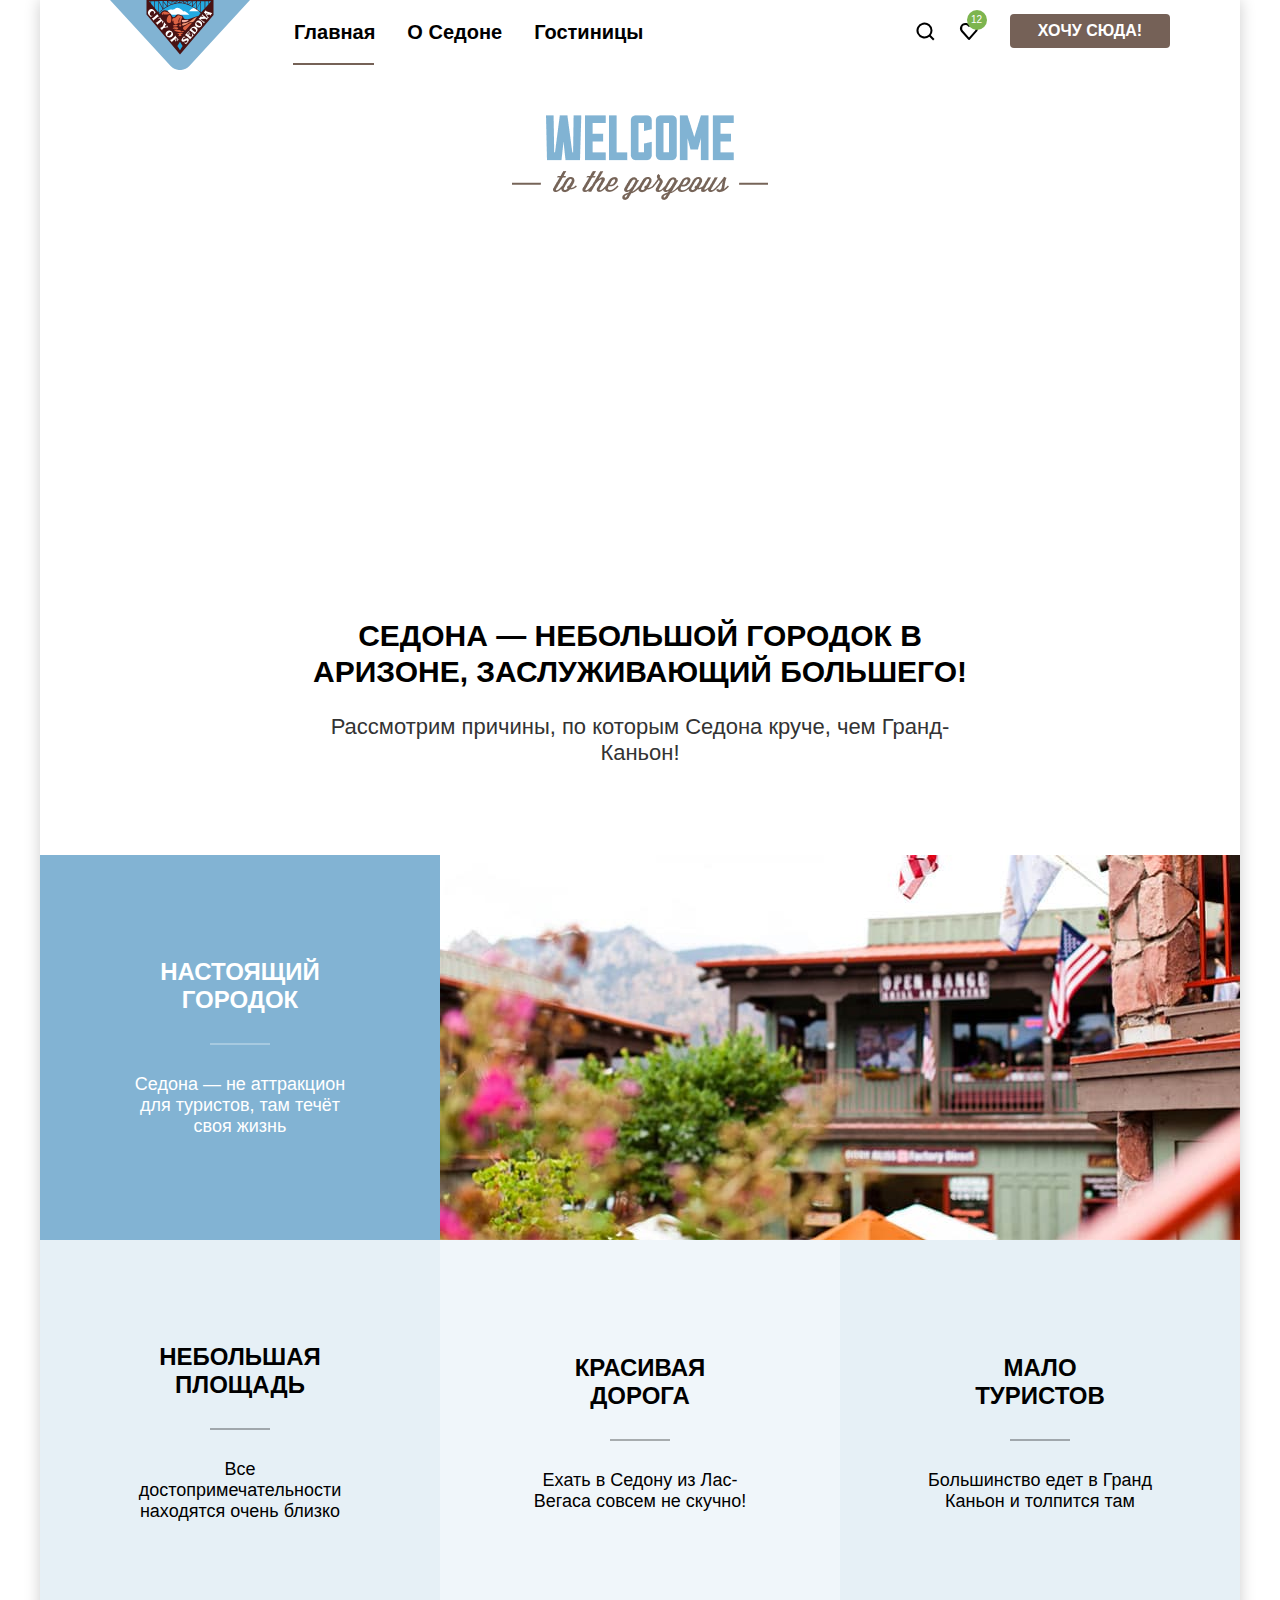
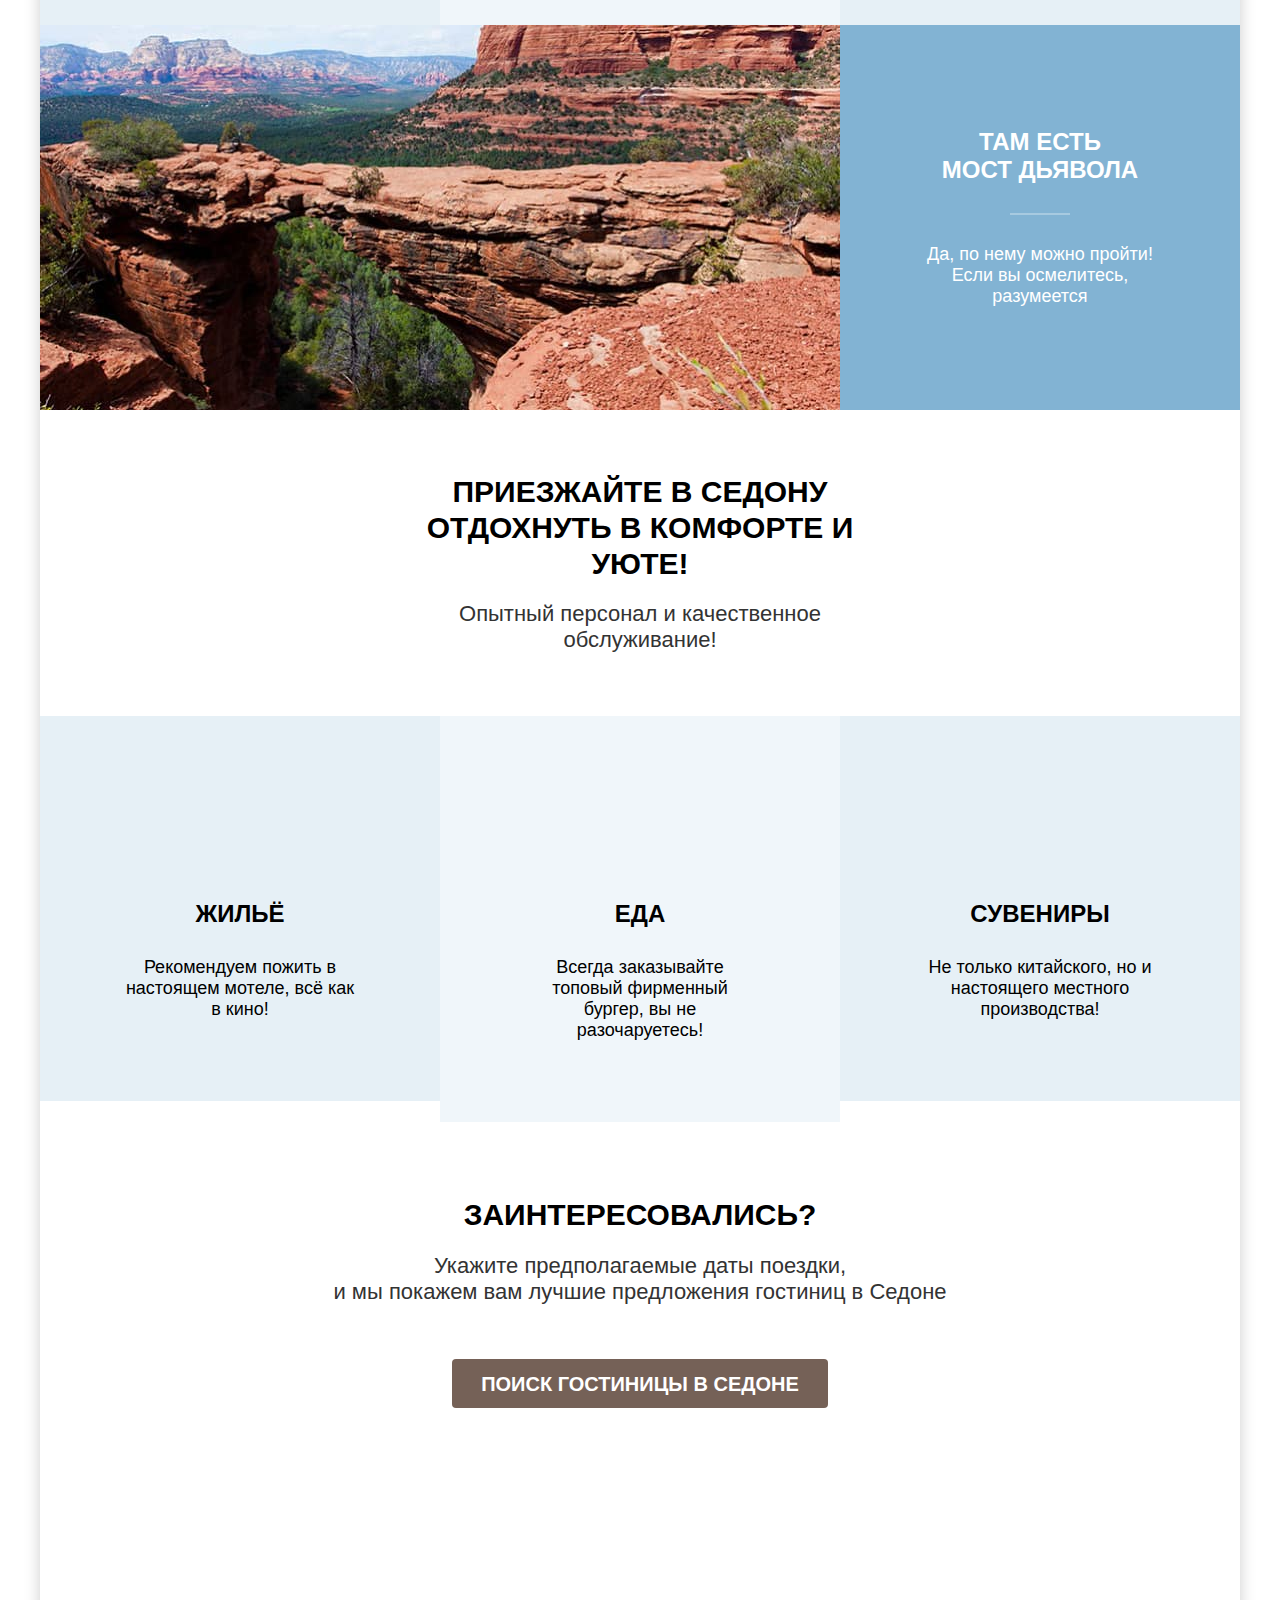
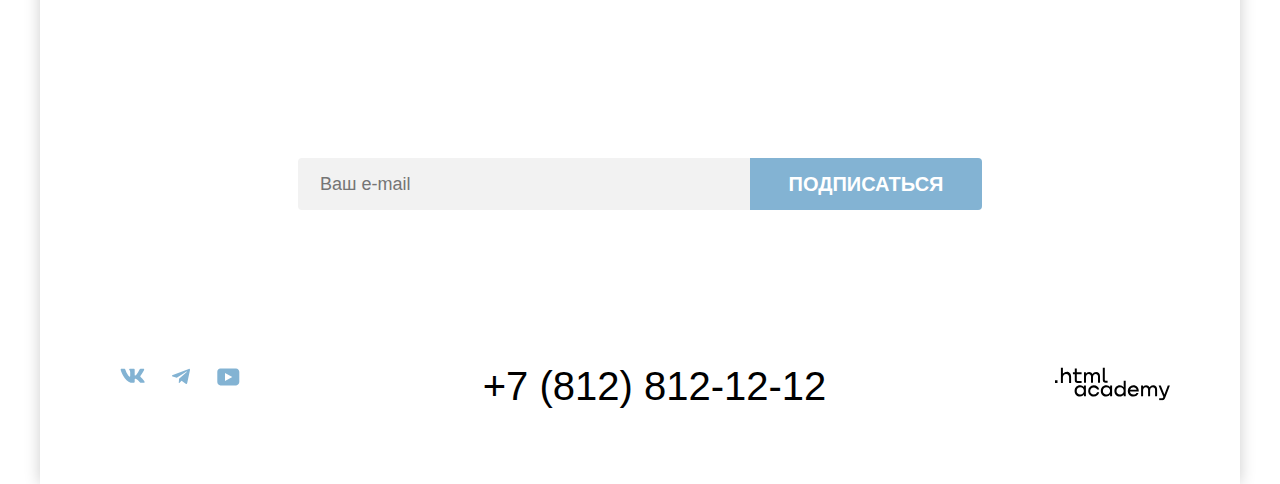
==== commit 438fd6b6: "11 к защите(4)" ====
--- a/index.html
+++ b/index.html
@@ -14,7 +14,7 @@
     <div class="main-container container">
       <div class="logo-header">
         <a class="logo" href="index.html" aria-current="page" >
-          <img src="images/icons/logo.svg"  alt="Логотип Седона.">
+          <img src="images/icons/logo.svg" width="140" height="70" alt="Логотип Седона.">
         </a>
       </div>
       <nav class="navigation">
@@ -56,7 +56,7 @@
     <section class="hero">
       <div class="hero-container">
         <h1 class="visually-hidden">Sedona.</h1>
-        <img class="hero-logo" src="images/welcome.png" alt="Welcome to the gorgeus Sedona.Because the Grand Canyon sucks!">
+        <img class="hero-logo" src="images/welcome.png" width="458" height="352" alt="Welcome to the gorgeus Sedona.Because the Grand Canyon sucks!">
       </div>
     </section>
     <section class="advantages">
@@ -106,7 +106,7 @@
         </li>
         <li class="advantage-item advantage-wide">
           <a class="advantage-img" href="#">
-            <img src="images/photo-2.jpg" height="385" alt="Там есть мост дьявола.">
+            <img src="images/photo-2.jpg" height="385" width="800" alt="Там есть мост дьявола.">
           </a>
           <div class="advantage advantages-field-bright">
             <div class=" advantages-container">
--- a/styles/styles.css
+++ b/styles/styles.css
@@ -41,12 +41,6 @@
   font-weight: 700;
   text-transform: uppercase;
   margin: 0;
-}
-input {
-  cursor: pointer;
-}
-select{
-  cursor: pointer;
 }
 .button {
   font-family: 'PT Sans', sans-serif;
@@ -151,10 +145,9 @@
 }
 .main-container {
   display: flex;
-  align-items: flex-start!important;
+  align-items: flex-start;
 }
 .container {
-  align-items: center;
   max-width: 1060px;
   margin: 0 auto;
 }
@@ -484,6 +477,8 @@
   justify-content: center;
   max-height: 52px;
   width: 684px;
+  cursor: pointer;
+  cursor: pointer;
 }
 .footer-subscribe{
   color: #000000;
@@ -521,7 +516,7 @@
 .main-footer {
   display: flex;
   height: 120px;
-  padding-top: 6px;
+  padding-top: 46px;
 }
 .footer-text-header {
   color: white;
@@ -544,20 +539,20 @@
 .footer-navigation-link svg{
   color: #83B3D3;
 }
-.footer-navigation-link svg:hover path {
+.footer-navigation-link svg:hover {
   fill: #68A2CA;
 }
-.footer-navigation-link svg:focus path {
+.footer-navigation-link svg:focus{
   fill: #68A2CA;
 }
 .footer-navigation-link-academy{
   padding-top: 3px;
   color: #000000;
 }
-.footer-navigation-link-academy:hover path {
+.footer-navigation-link-academy:hover {
   fill: #756157;
 }
-.footer-navigation-link-academy:focus path {
+.footer-navigation-link-academy:focus {
   fill: #756157;
 }
 .phone {
@@ -576,6 +571,9 @@
   color: #756157;
 }
 /*-------------------------------catalog---------------------------------------*/
+.catalog-main-index{
+  margin-bottom: 34px;
+}
 .filter {
   color: white;
   background-image: url("../images/filter.jpg");
@@ -855,8 +853,6 @@
 .range-controls .toggle:focus {
   outline: 3px solid #83B3D3;
 }
-
-
 .range-controls .toggle-min {
   left: 0;
   top: 37px;
@@ -917,6 +913,7 @@
   font-size: 18px;
   color: #333333;
   margin-right: 62px;
+  cursor: pointer;
 }
 .trigger {
   display: flex;
@@ -1061,7 +1058,7 @@
 }
 .catalog-text {
   padding-top: 58px;
-  width: 684px!important;
+  width: 684px;
 }
 .catalog-text-header {
   color: #000000;
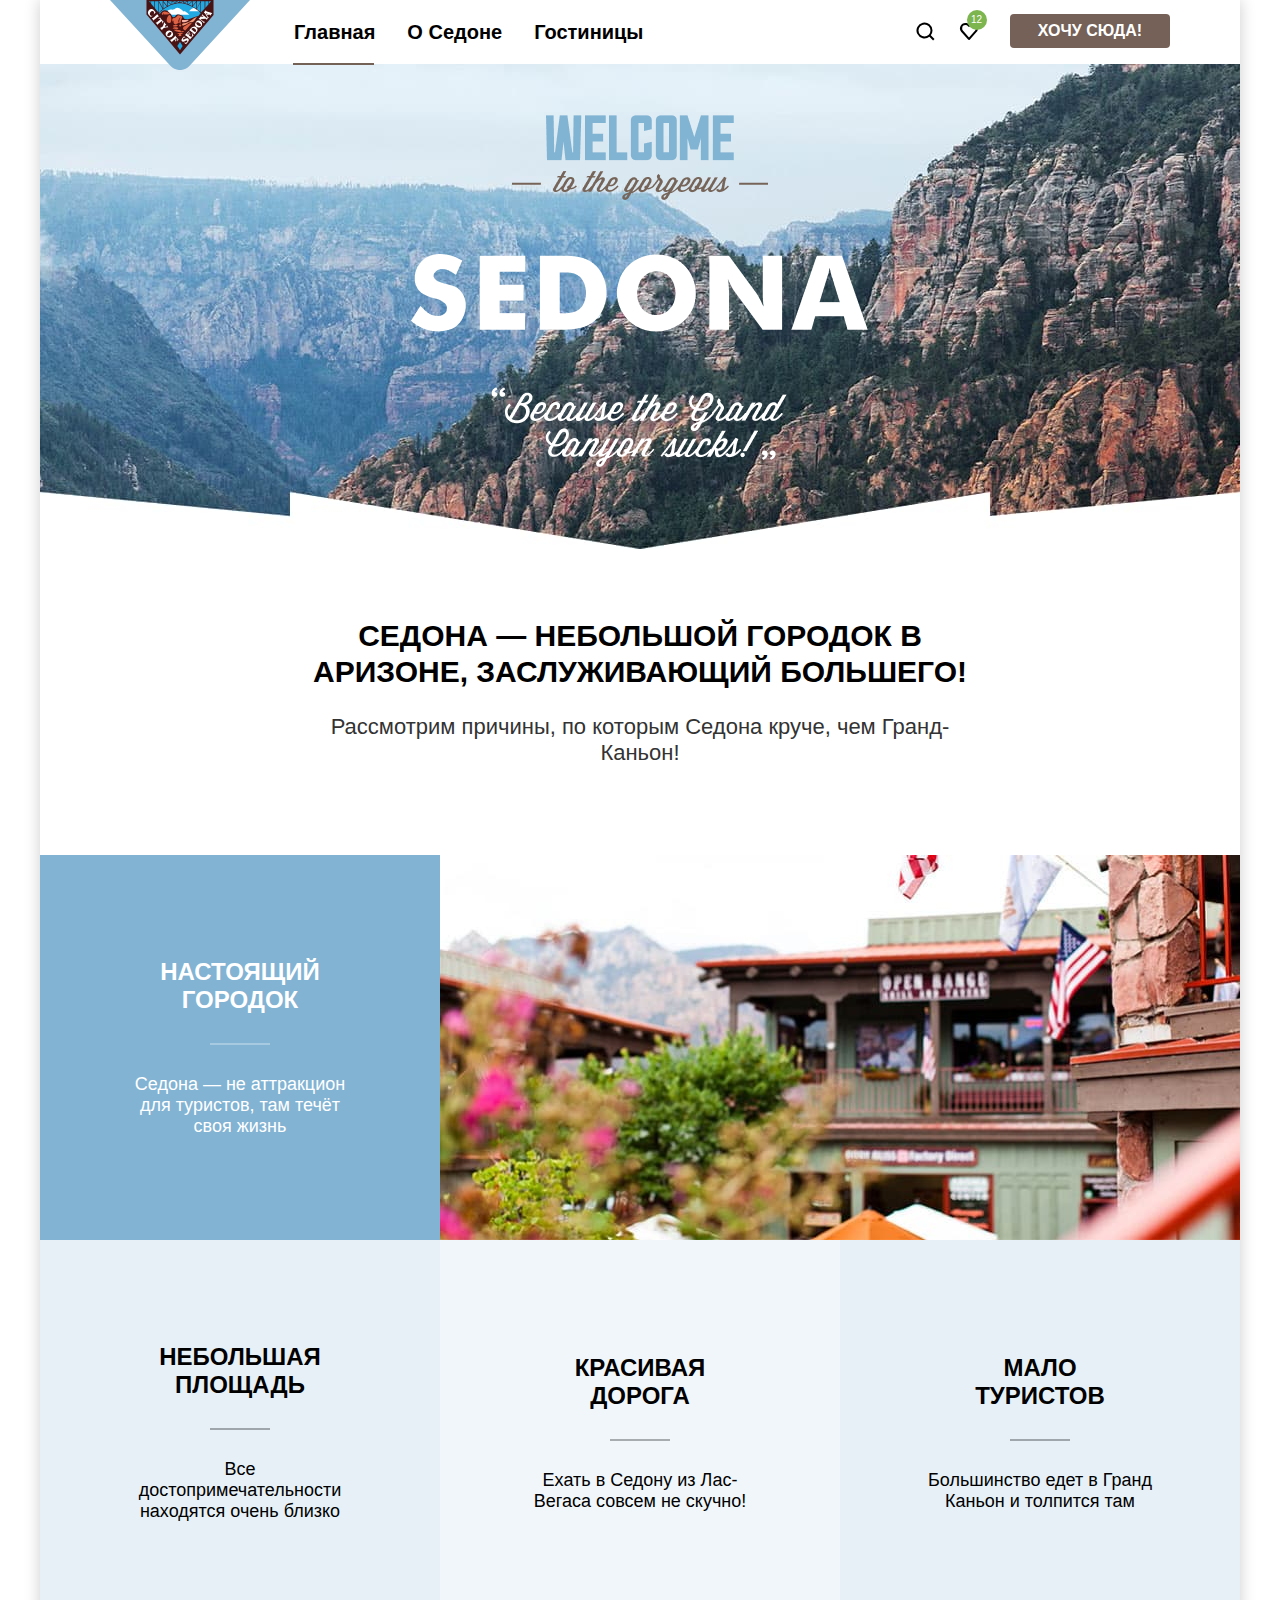
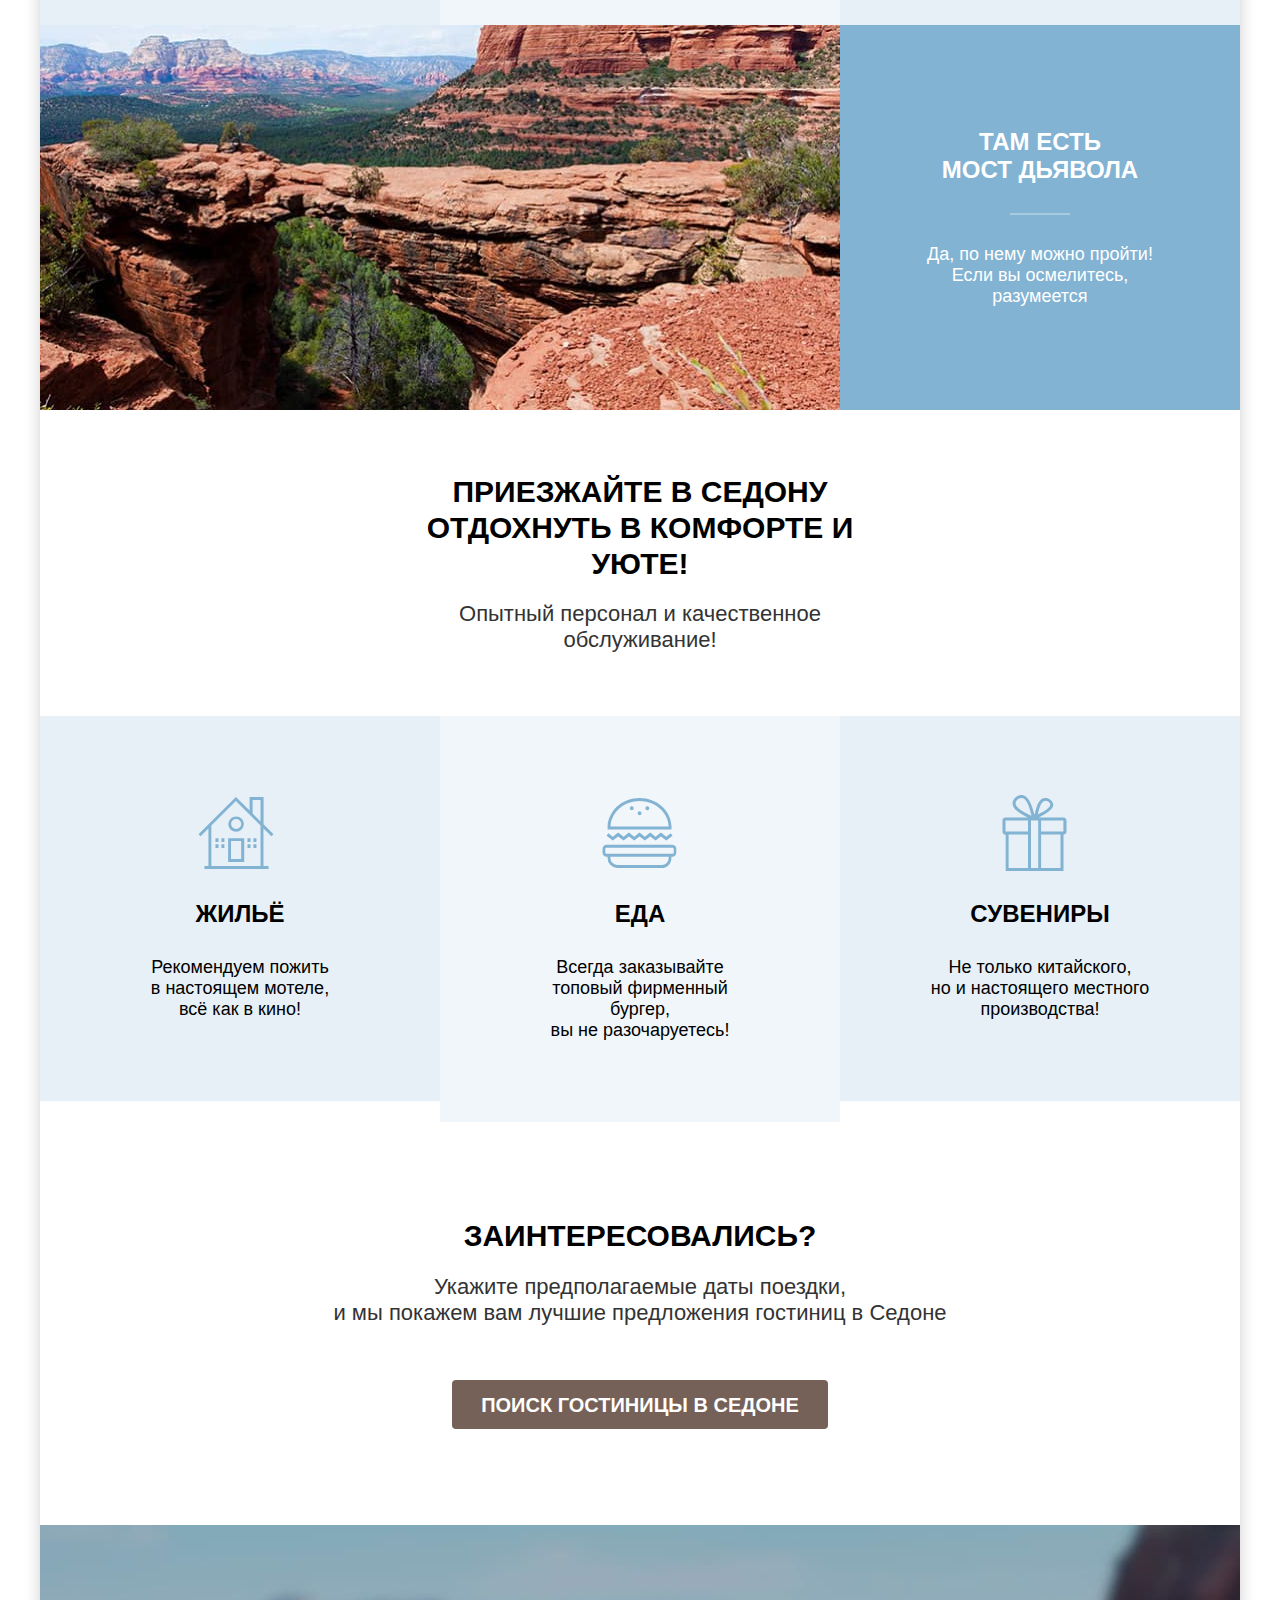
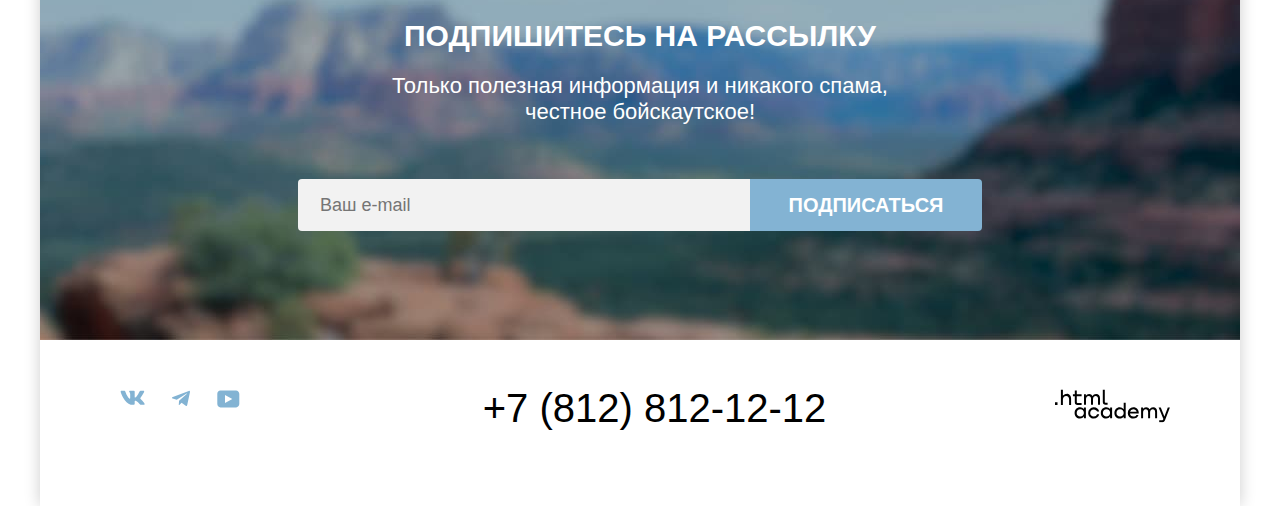
==== commit 25ceb487: "11 к защите(8)" ====
--- a/index.html
+++ b/index.html
@@ -76,7 +76,7 @@
             </div>
           </div>
           <a class="advantage-img"  href="#">
-            <img src="images/photo-1.jpg" height="385" width="800"  alt="Настоящий городок">
+            <img src="images/photo-1.jpg" height="385" width="800"  alt="Настоящий городок.">
           </a>
         </li>
         <li class="advantage-item">
@@ -128,7 +128,7 @@
           <div class="service advantages-field-dim">
             <div class="service-container service-house ">
               <p class="service-title title3">Жильё</p>
-              <p class="service-description">Рекомендуем пожить в настоящем мотеле, всё как в кино!</p>
+              <p class="service-description">Рекомендуем пожить<br> в настоящем мотеле,<br> всё как в кино!</p>
             </div>
           </div>
         </li>
@@ -136,7 +136,7 @@
           <div class="service advantages-field-light">
             <div class="service-container service-food">
               <p class="service-title title3">Еда</p>
-              <p class="service-description">Всегда заказывайте топовый фирменный бургер, вы не разочаруетесь!</p>
+              <p class="service-description">Всегда заказывайте<br> топовый фирменный бургер,<br> вы не разочаруетесь!</p>
             </div>
           </div>
         </li>
@@ -144,7 +144,7 @@
           <div class="service advantages-field-dim">
             <div class="service-container service-souvenirs">
               <p class="service-title  title3">Сувениры</p>
-              <p class="service-description">Не только китайского, но и настоящего местного производства!</p>
+              <p class="service-description">Не только китайского,<br> но и настоящего местного<br> производства!</p>
             </div>
           </div>
         </li>
--- a/styles/styles.css
+++ b/styles/styles.css
@@ -247,6 +247,12 @@
   padding-top: 3px;
   padding-right: 2px;
 }
+.navigation-link-user svg:hover {
+  color: #756157;
+}
+.navigation-link-user svg:focus {
+  color: #756157;
+}
 .navigation-link-user svg{
   color: #000000;
 }
@@ -262,6 +268,7 @@
   display: flex;
   justify-content: center;
   background-image: url("../images/hero.jpg");
+  background-color: #bfddf0;
   width: 100%;
   margin-top: -12px;
 }
@@ -307,19 +314,21 @@
   list-style-type: none;
   display: flex;
   min-width: calc(100%/3);
-  height: 385px;
+  min-height: 385px;
 }
 .advantage {
   display: flex;
   justify-content: center;
   align-items: center;
   text-align: center;
-  padding: 120px 85px 102px 85px;
+  padding: 103px 85px 85px 85px;
 }
 .advantage-wide {
   width: 100%;
   flex-grow: 3;
   justify-content: space-between;
+  min-height: 385px;
+  background-color: #83B3D333;
 }
 .advantages-container {
   max-width: 230px;
@@ -353,8 +362,11 @@
   margin: 29px auto;
 }
 .advantage-img {
-  height: 100%;
-  object-fit: cover;
+  /*min-height: 385px;*/
+  /*height: 100%;*/
+  height: 385px;
+  width: auto;
+  object-fit: contain;
   list-style-type: none;
 }
 .advantages-field-bright {
@@ -370,16 +382,18 @@
 .service-fields {
   display: grid;
   grid-template-columns: repeat(3, 1fr);
-  grid-auto-rows: 385px;
+  /*grid-auto-rows: 385px;*/
   grid-auto-columns: 400px;
   color: #000;
   padding: 0;
   margin: 0;
-  height: 385px;
+  min-height: 385px;
 }
 .service-item {
   list-style-type: none;
   min-width: calc(100%/3);
+  height: 100%;
+
 }
 .service{
   display: flex;
@@ -408,7 +422,7 @@
   background-repeat: no-repeat;
   position: absolute;
   display: block;
-  left: 77px;
+  left: 46px;
   bottom: 106px;
   width: 100%;
   height: 100%;
@@ -419,7 +433,7 @@
   background-repeat: no-repeat;
   position: absolute;
   display: block;
-  left: 77px;
+  left: 76px;
   bottom: 106px;
   width: 100%;
   height: 100%;
@@ -430,7 +444,7 @@
   background-repeat: no-repeat;
   position: absolute;
   display: block;
-  left: 77px;
+  left: 65px;
   bottom: 108px;
   width: 100%;
   height: 100%;
@@ -438,6 +452,7 @@
 .service-description {
   line-height: 21px;
   margin: 0;
+
 }
 .search-hotels{
 }
@@ -455,9 +470,13 @@
 }
 .footer-text-block {
   background-image: url("../images/subscribe.jpg");
+  object-fit: contain;
+  background-position: top center;
+  background-color: #bfddf0;
+  background-size: cover;
   background-repeat: no-repeat;
   color: white;
-  min-height: 414px;
+  min-height: 415px;
 }
 .text-block-footer {
   max-width: 684px;
@@ -477,7 +496,6 @@
   justify-content: center;
   max-height: 52px;
   width: 684px;
-  cursor: pointer;
   cursor: pointer;
 }
 .footer-subscribe{
@@ -577,11 +595,16 @@
 .filter {
   color: white;
   background-image: url("../images/filter.jpg");
+  object-fit: contain;
+  background-position: top center;
+  background-size: cover;
+  min-height: 377px;
   background-repeat: no-repeat;
   font-size: 18px;
-  padding-bottom: 82px;
   padding-top: 35px;
   margin-top: -12px;
+  margin-bottom: 49px;
+  background-color: #82B3D3;
 }
 .breadcrumbs {
   font-size: 16px;
@@ -780,7 +803,7 @@
   font-size: inherit;
   border: none;
 }
-.price-controls input:focus {
+.price-controls:focus {
   border: 3px solid #83B3D3;
 }
 .min-price,
